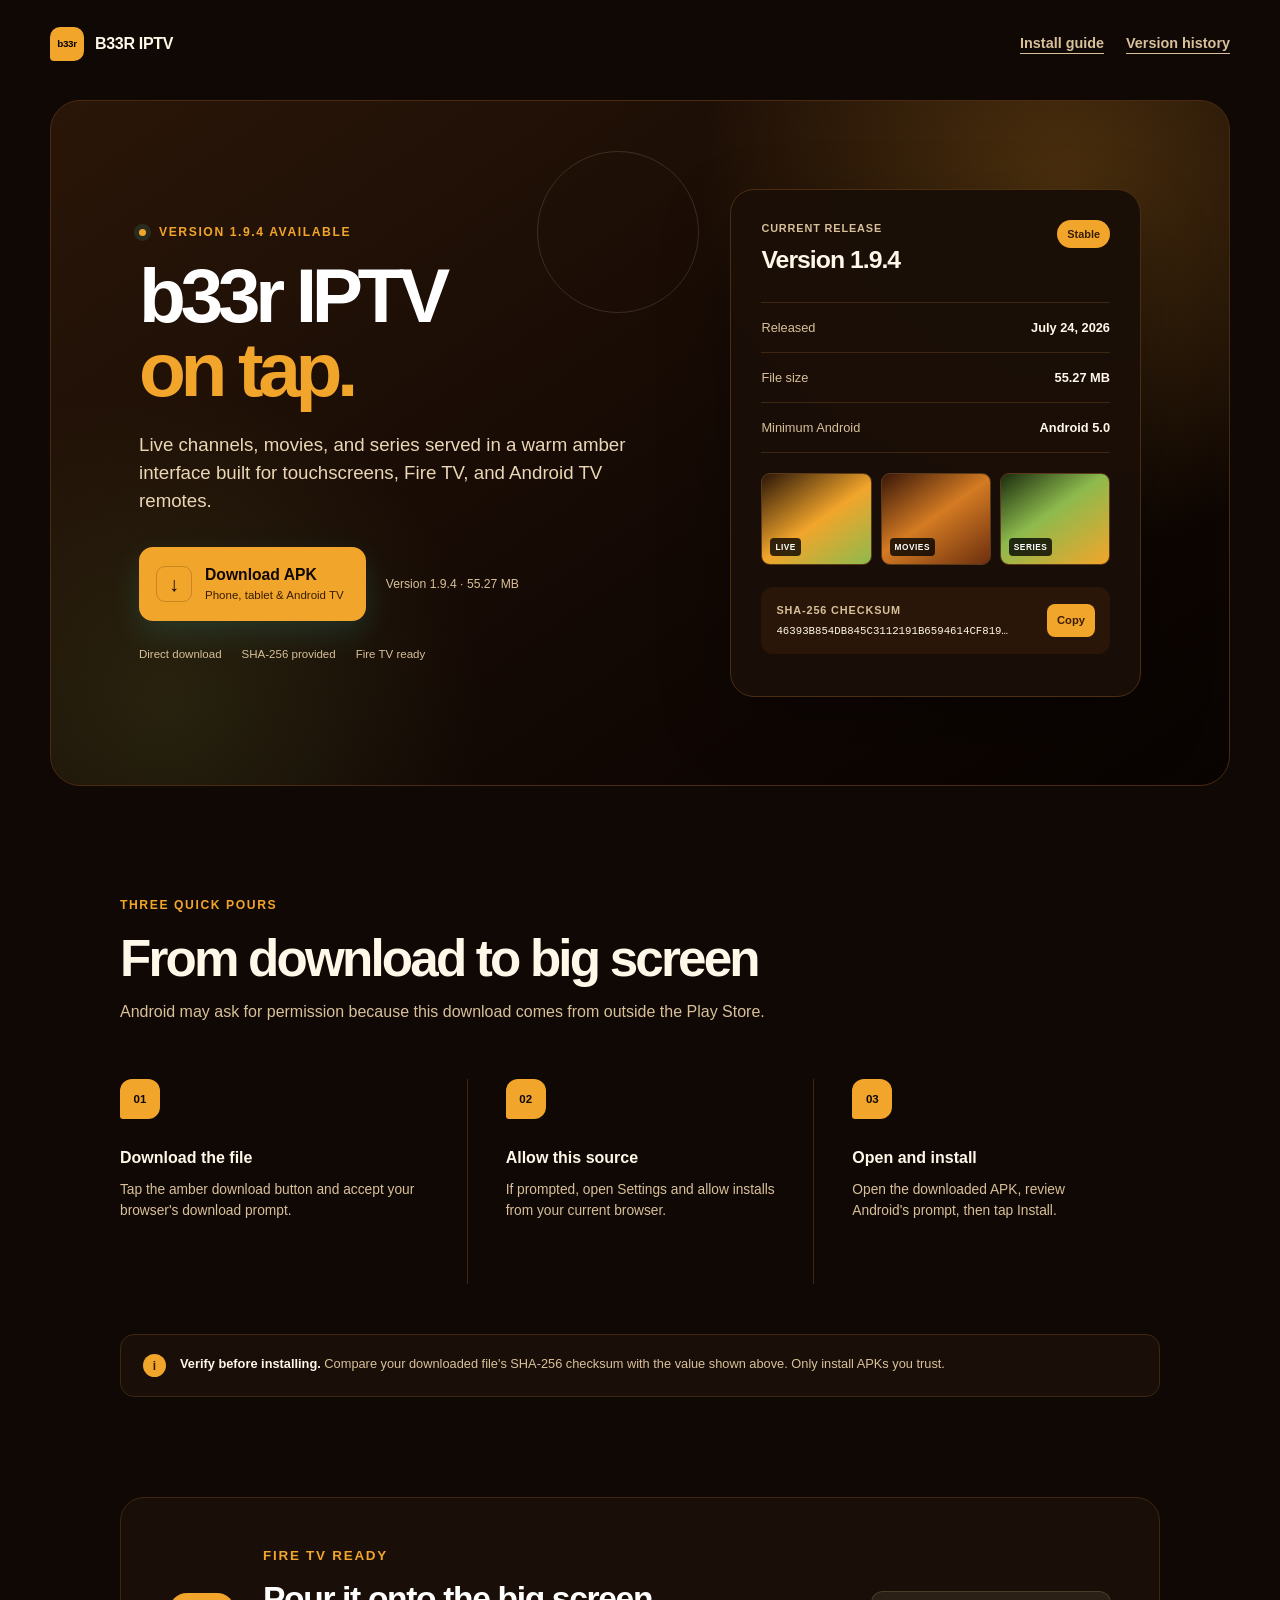
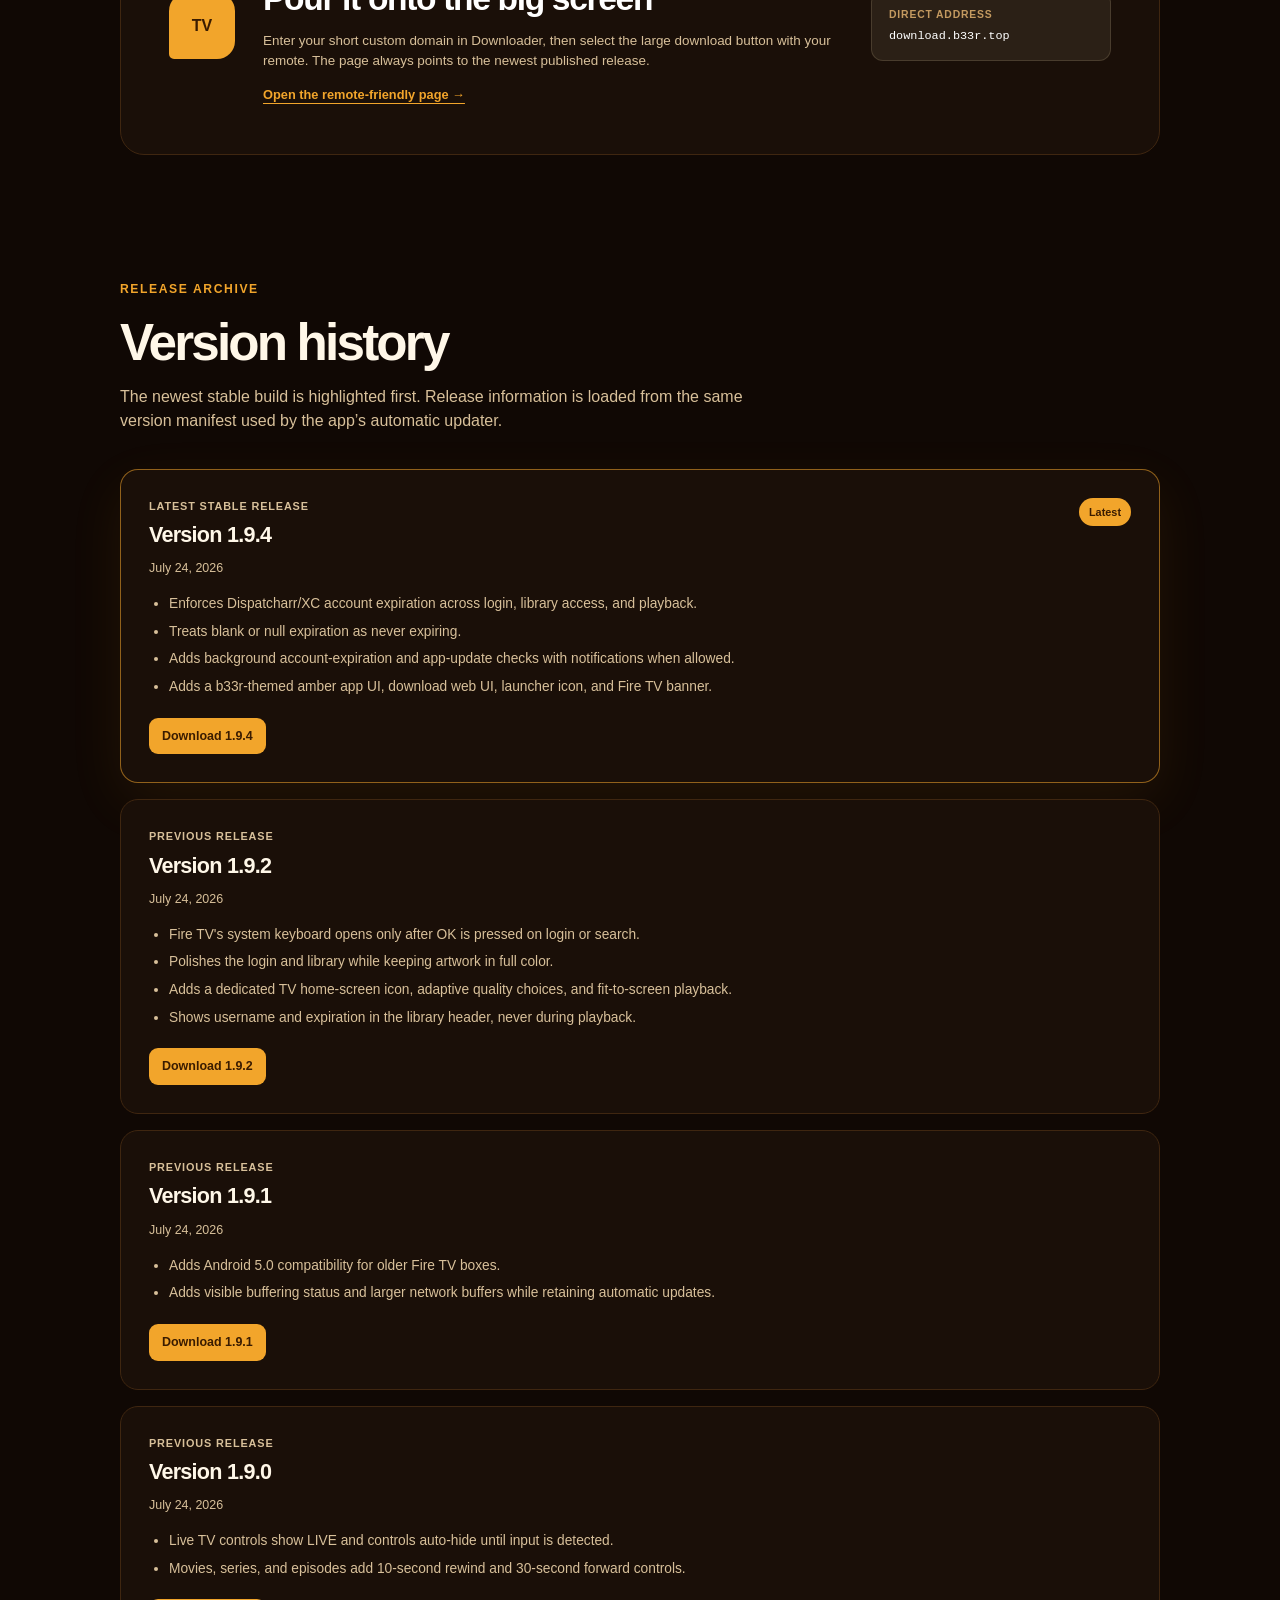
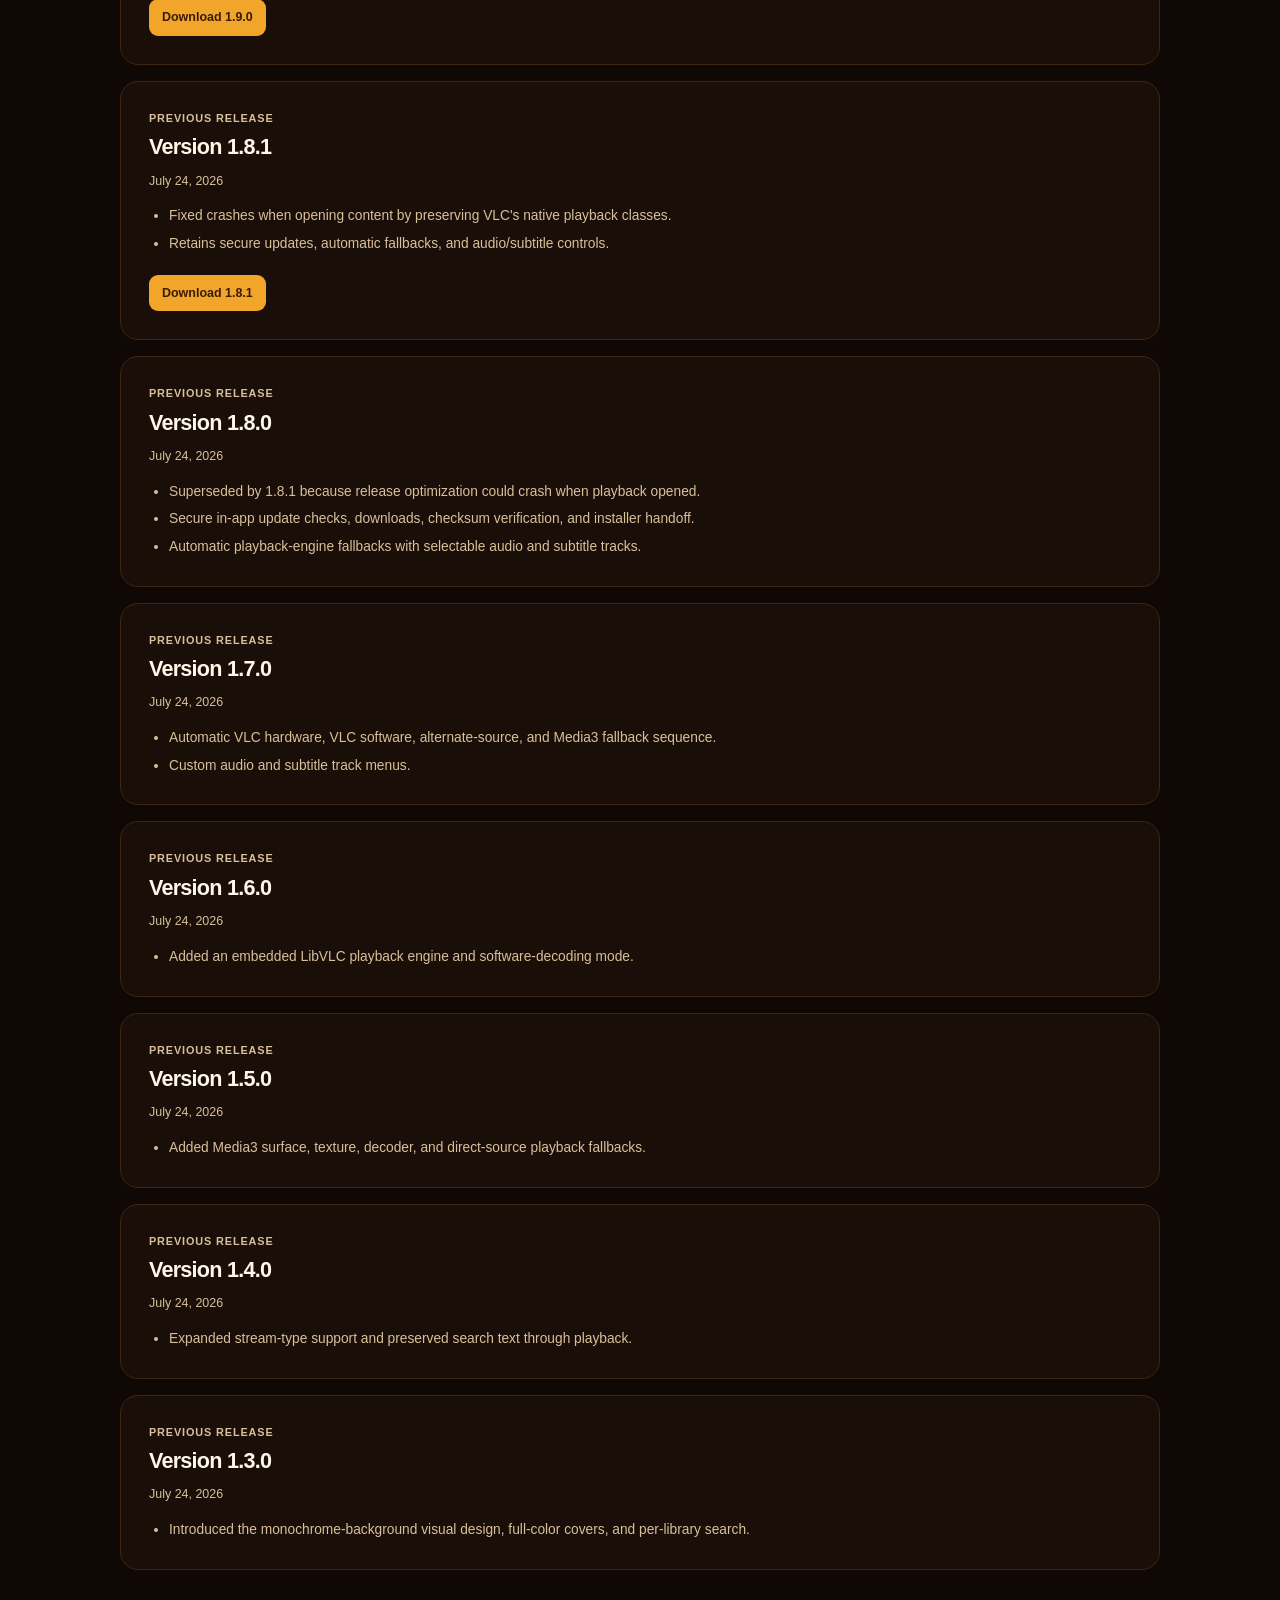
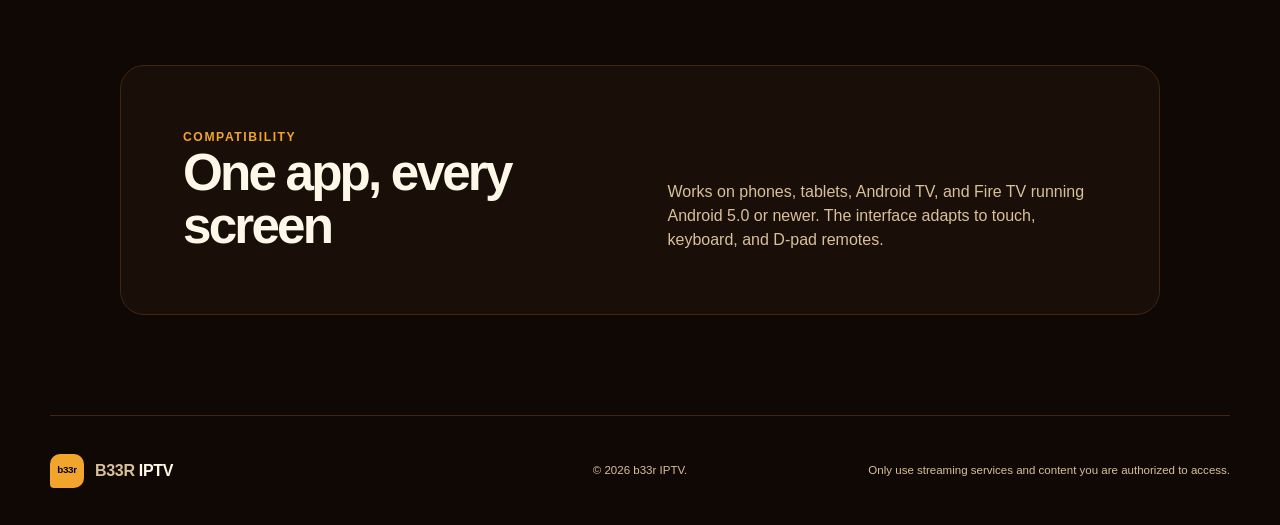
==== index.html @ ab445059 "Fix b33r site asset cache" ====
<!doctype html>
<html lang="en">
  <head>
    <meta charset="utf-8">
    <meta name="viewport" content="width=device-width, initial-scale=1">
    <meta name="theme-color" content="#100804">
    <meta name="description" content="Download b33r IPTV for Android phones, tablets, Fire TV, and Android TV.">
    <meta property="og:title" content="b33r IPTV for Android">
    <meta property="og:description" content="A b33r-themed IPTV player for live TV, movies, and series.">
    <meta property="og:type" content="website">
    <meta name="twitter:card" content="summary">
    <title>b33r IPTV - Android download</title>
    <link rel="icon" href="./assets/favicon-b33r-194.png" type="image/png">
    <link rel="apple-touch-icon" href="./assets/icon-b33r-192.png">
    <link rel="manifest" href="./manifest.webmanifest?v=b33r-194">
    <link rel="stylesheet" href="./styles.css?v=b33r-194">
    <script src="./app.js?v=b33r-194" defer></script>
  </head>
  <body>
    <a class="skip-link" href="#main">Skip to content</a>

    <header class="site-header">
      <a class="brand" href="./" aria-label="b33r IPTV home">
        <span class="brand-mark" aria-hidden="true">b33r</span>
        <span>B33R <em>IPTV</em></span>
      </a>
      <nav class="header-nav" aria-label="Primary navigation">
        <a class="header-link" href="#install">Install guide</a>
        <a class="header-link" href="#versions">Version history</a>
      </nav>
    </header>

    <main id="main">
      <section class="hero" aria-labelledby="hero-title">
        <div class="hero-copy">
          <p class="eyebrow"><span class="status-dot" aria-hidden="true"></span> Version <span data-latest-version>1.9.4</span> available</p>
          <h1 id="hero-title">b33r IPTV<br><span>on tap.</span></h1>
          <p class="lede">
            Live channels, movies, and series served in a warm amber interface
            built for touchscreens, Fire TV, and Android TV remotes.
          </p>

          <div class="primary-actions">
            <a
              class="download-button"
              href="https://github.com/uhuhuhuhuhuhuhuh/b33r/raw/main/versions/1.9.4/StreamDeck-IPTV-1.9.4.apk"
              download="StreamDeck-IPTV-1.9.4.apk"
              data-latest-download
              aria-describedby="download-note"
            >
              <span class="android-icon" aria-hidden="true">↓</span>
              <span>
                <strong>Download APK</strong>
                <small>Phone, tablet &amp; Android TV</small>
              </span>
            </a>
            <p id="download-note">Version <span data-latest-version>1.9.4</span> <span aria-hidden="true">·</span> <span data-latest-size>55.27 MB</span></p>
          </div>

          <div class="trust-row" aria-label="Download assurances">
            <span>Direct download</span>
            <span>SHA-256 provided</span>
            <span>Fire TV ready</span>
          </div>
        </div>

        <aside class="release-card" aria-labelledby="release-title">
          <div class="release-card-top">
            <div>
              <p class="card-label">Current release</p>
              <h2 id="release-title">Version <span data-latest-version>1.9.4</span></h2>
            </div>
            <span class="release-badge">Stable</span>
          </div>

          <dl class="release-meta">
            <div>
              <dt>Released</dt>
              <dd data-latest-date>July 24, 2026</dd>
            </div>
            <div>
              <dt>File size</dt>
              <dd data-latest-size>55.27 MB</dd>
            </div>
            <div>
              <dt>Minimum Android</dt>
              <dd>Android 5.0</dd>
            </div>
          </dl>

          <div class="catalog-preview" aria-label="App sections">
            <div class="poster poster-live"><span>LIVE</span></div>
            <div class="poster poster-movie"><span>MOVIES</span></div>
            <div class="poster poster-series"><span>SERIES</span></div>
          </div>

          <div class="checksum">
            <div>
              <p class="card-label">SHA-256 checksum</p>
              <code id="checksum-value">46393B854DB845C3112191B6594614CF819CE3FFB3C6733C6FB4DE07156413BF</code>
            </div>
            <button class="copy-button" type="button" data-copy-checksum aria-label="Copy SHA-256 checksum">
              Copy
            </button>
          </div>
          <p class="copy-status" data-copy-status aria-live="polite"></p>
        </aside>
      </section>

      <section class="install-section" id="install" aria-labelledby="install-title">
        <div class="section-intro">
          <p class="eyebrow">Three quick pours</p>
          <h2 id="install-title">From download to big screen</h2>
          <p>Android may ask for permission because this download comes from outside the Play Store.</p>
        </div>

        <ol class="steps">
          <li>
            <span class="step-number">01</span>
            <h3>Download the file</h3>
            <p>Tap the amber download button and accept your browser's download prompt.</p>
          </li>
          <li>
            <span class="step-number">02</span>
            <h3>Allow this source</h3>
            <p>If prompted, open Settings and allow installs from your current browser.</p>
          </li>
          <li>
            <span class="step-number">03</span>
            <h3>Open and install</h3>
            <p>Open the downloaded APK, review Android's prompt, then tap Install.</p>
          </li>
        </ol>

        <div class="security-note">
          <span aria-hidden="true">i</span>
          <p>
            <strong>Verify before installing.</strong>
            Compare your downloaded file's SHA-256 checksum with the value shown above.
            Only install APKs you trust.
          </p>
        </div>
      </section>

      <section class="tv-section" aria-labelledby="tv-title">
        <div class="tv-badge" aria-hidden="true">TV</div>
        <div>
          <p class="eyebrow">Fire TV ready</p>
          <h2 id="tv-title">Pour it onto the big screen</h2>
          <p>
            Enter your short custom domain in Downloader, then select the large
            download button with your remote. The page always points to the
            newest published release.
          </p>
          <a class="tv-link" href="./tv.html">Open the remote-friendly page →</a>
        </div>
        <div class="direct-url">
          <span>Direct address</span>
          <code>download.b33r.top</code>
        </div>
      </section>

      <section class="history-section" id="versions" aria-labelledby="versions-title">
        <div class="section-intro history-intro">
          <p class="eyebrow">Release archive</p>
          <h2 id="versions-title">Version history</h2>
          <p>
            The newest stable build is highlighted first. Release information is
            loaded from the same version manifest used by the app’s automatic updater.
          </p>
        </div>
        <div class="version-list" data-version-history aria-live="polite">
          <article class="version-entry version-current">
            <div class="version-heading">
              <div>
                <p class="card-label">Latest stable release</p>
                <h3>Version 1.9.4</h3>
              </div>
              <span class="release-badge">Latest</span>
            </div>
            <p class="version-date">July 24, 2026</p>
            <ul>
              <li>Enforces Dispatcharr/XC account expiration across login, library access, and playback.</li>
              <li>Treats blank or null expiration as never expiring.</li>
              <li>Adds background account-expiration and app-update checks with notifications when allowed.</li>
              <li>Redesigns the app, launcher icon, TV banner, and download site around the b33r theme.</li>
            </ul>
            <a class="version-download" href="https://github.com/uhuhuhuhuhuhuhuh/b33r/raw/main/versions/1.9.4/StreamDeck-IPTV-1.9.4.apk">Download 1.9.4</a>
          </article>
        </div>
      </section>

      <section class="compatibility" aria-labelledby="compatibility-title">
        <div>
          <p class="eyebrow">Compatibility</p>
          <h2 id="compatibility-title">One app, every screen</h2>
        </div>
        <p>
          Works on phones, tablets, Android TV, and Fire TV running Android 5.0
          or newer. The interface adapts to touch, keyboard, and D-pad remotes.
        </p>
      </section>
    </main>

    <footer>
      <a class="brand footer-brand" href="./">
        <span class="brand-mark" aria-hidden="true">b33r</span>
        <span>B33R <em>IPTV</em></span>
      </a>
      <p>© <span data-current-year></span> b33r IPTV.</p>
      <p class="footer-note">Only use streaming services and content you are authorized to access.</p>
    </footer>
  </body>
</html>
---- styles.css ----
:root {
  --ink: #fff7e8;
  --muted: #d8c09a;
  --paper: #100804;
  --white: #ffffff;
  --line: #3f2610;
  --accent: #f2a52b;
  --accent-dark: #f2a52b;
  --navy: #100804;
  --blue: #8dba4d;
  --foam: #fff7e8;
  --malt: #2a1608;
  --stout: #080301;
  --radius-lg: 30px;
  --radius-md: 18px;
  --shadow: 0 26px 70px rgba(0, 0, 0, 0.28);
}

* {
  box-sizing: border-box;
}

html {
  scroll-behavior: smooth;
}

body {
  margin: 0;
  min-width: 320px;
  color: var(--ink);
  background: var(--paper);
  font-family: Inter, ui-sans-serif, -apple-system, BlinkMacSystemFont, "Segoe UI", sans-serif;
  line-height: 1.5;
  -webkit-font-smoothing: antialiased;
}

a {
  color: inherit;
}

button,
a {
  -webkit-tap-highlight-color: transparent;
}

.skip-link {
  position: fixed;
  top: 10px;
  left: 10px;
  z-index: 99;
  padding: 10px 14px;
  color: var(--white);
  background: var(--navy);
  border-radius: 8px;
  transform: translateY(-150%);
}

.skip-link:focus {
  transform: translateY(0);
}

.site-header {
  width: min(1180px, calc(100% - 48px));
  min-height: 88px;
  margin: 0 auto;
  display: flex;
  align-items: center;
  justify-content: space-between;
}

.brand {
  display: inline-flex;
  align-items: center;
  gap: 11px;
  font-size: 1rem;
  font-weight: 800;
  letter-spacing: -0.02em;
  text-decoration: none;
}

.brand em {
  color: var(--foam);
  font-style: normal;
}

.brand-mark {
  width: 34px;
  height: 34px;
  display: grid;
  place-items: center;
  color: var(--stout);
  background: var(--accent);
  border: 2px solid var(--accent);
  border-radius: 10px 10px 10px 4px;
  font-size: 0.62rem;
  font-weight: 900;
}

.header-link {
  padding: 9px 0;
  color: var(--muted);
  font-size: 0.9rem;
  font-weight: 700;
  text-underline-offset: 5px;
}

.header-nav {
  display: flex;
  align-items: center;
  gap: 22px;
}

.hero {
  position: relative;
  overflow: hidden;
  width: min(1180px, calc(100% - 48px));
  min-height: 630px;
  margin: 12px auto 0;
  padding: clamp(48px, 7vw, 88px);
  display: grid;
  grid-template-columns: minmax(0, 1.1fr) minmax(330px, 0.9fr);
  align-items: center;
  gap: clamp(40px, 7vw, 90px);
  color: var(--white);
  background:
    radial-gradient(circle at 86% 12%, rgba(242, 165, 43, 0.24), transparent 31%),
    radial-gradient(circle at 10% 88%, rgba(141, 186, 77, 0.13), transparent 26%),
    linear-gradient(145deg, #2a1608 0%, #120804 62%, #080301 100%),
    var(--navy);
  border: 1px solid #4a2a10;
  border-radius: var(--radius-lg);
}

.hero::after {
  content: "";
  position: absolute;
  top: 50px;
  right: 45%;
  width: 160px;
  height: 160px;
  border: 1px solid rgba(255, 232, 184, 0.14);
  border-radius: 50%;
  pointer-events: none;
}

.hero-copy,
.release-card {
  position: relative;
  z-index: 1;
}

.eyebrow {
  margin: 0 0 18px;
  color: var(--accent-dark);
  font-size: 0.76rem;
  font-weight: 900;
  letter-spacing: 0.13em;
  text-transform: uppercase;
}

.hero .eyebrow {
  color: var(--accent);
}

.status-dot {
  width: 7px;
  height: 7px;
  margin-right: 8px;
  display: inline-block;
  background: var(--accent);
  border-radius: 50%;
  box-shadow: 0 0 0 5px rgba(73, 214, 200, 0.12);
}

h1,
h2,
h3,
p {
  margin-top: 0;
}

h1 {
  margin-bottom: 24px;
  font-size: clamp(3rem, 6vw, 5.35rem);
  line-height: 0.96;
  letter-spacing: -0.07em;
}

h1 span {
  color: var(--accent);
}

.lede {
  max-width: 620px;
  margin-bottom: 32px;
  color: #ead7b5;
  font-size: clamp(1rem, 1.5vw, 1.17rem);
}

.primary-actions {
  display: flex;
  align-items: center;
  gap: 20px;
}

.download-button {
  min-width: 225px;
  padding: 14px 20px 14px 15px;
  display: inline-flex;
  align-items: center;
  gap: 13px;
  color: var(--navy);
  background: var(--accent);
  border: 2px solid var(--accent);
  border-radius: 14px;
  text-decoration: none;
  box-shadow: 0 12px 30px rgba(73, 214, 200, 0.14);
  transition: transform 160ms ease, background 160ms ease;
}

.download-button:hover {
  background: #ffc86a;
  transform: translateY(-2px);
}

.download-button:active {
  transform: translateY(0);
}

.download-button:focus-visible,
.copy-button:focus-visible,
.header-link:focus-visible,
.brand:focus-visible {
  outline: 3px solid var(--blue);
  outline-offset: 4px;
}

.download-button strong,
.download-button small {
  display: block;
}

.download-button strong {
  font-size: 0.98rem;
}

.download-button small {
  margin-top: 1px;
  color: #3a1c00;
  font-size: 0.72rem;
}

.android-icon {
  width: 36px;
  height: 36px;
  display: grid;
  place-items: center;
  border: 1px solid rgba(58, 28, 0, 0.22);
  border-radius: 9px;
  font-size: 1.25rem;
  font-weight: 900;
}

#download-note {
  margin: 0;
  color: #d8c09a;
  font-size: 0.76rem;
}

.trust-row {
  margin-top: 25px;
  display: flex;
  flex-wrap: wrap;
  gap: 10px 20px;
  color: #d8c09a;
  font-size: 0.72rem;
}

.release-card {
  padding: 30px;
  color: var(--ink);
  background: rgba(26, 15, 8, 0.98);
  border: 1px solid #4b2d12;
  border-radius: 24px;
  box-shadow: var(--shadow);
}

.release-card-top {
  padding-bottom: 23px;
  display: flex;
  align-items: flex-start;
  justify-content: space-between;
  gap: 20px;
  border-bottom: 1px solid var(--line);
}

.card-label {
  margin-bottom: 5px;
  color: var(--muted);
  font-size: 0.68rem;
  font-weight: 800;
  letter-spacing: 0.08em;
  text-transform: uppercase;
}

.release-card h2 {
  margin-bottom: 0;
  font-size: 1.55rem;
  letter-spacing: -0.04em;
}

.release-badge {
  padding: 6px 10px;
  color: #3a1c00;
  background: var(--accent);
  border-radius: 999px;
  font-size: 0.68rem;
  font-weight: 800;
}

.release-meta {
  margin: 0;
}

.release-meta div {
  padding: 15px 0;
  display: flex;
  justify-content: space-between;
  gap: 18px;
  border-bottom: 1px solid var(--line);
}

.release-meta dt {
  color: var(--muted);
  font-size: 0.8rem;
}

.release-meta dd {
  margin: 0;
  font-size: 0.8rem;
  font-weight: 800;
  text-align: right;
}

.checksum {
  margin-top: 22px;
  padding: 15px;
  display: flex;
  align-items: center;
  justify-content: space-between;
  gap: 15px;
  background: #2a1608;
  border-radius: 12px;
}

.checksum code {
  width: min(235px, 50vw);
  display: block;
  overflow: hidden;
  color: var(--foam);
  font-size: 0.67rem;
  text-overflow: ellipsis;
  white-space: nowrap;
}

.copy-button {
  padding: 8px 10px;
  color: #3a1c00;
  background: var(--accent);
  border: 0;
  border-radius: 8px;
  cursor: pointer;
  font: inherit;
  font-size: 0.7rem;
  font-weight: 800;
}

.copy-status {
  min-height: 1.2em;
  margin: 8px 0 -10px;
  color: var(--accent);
  font-size: 0.7rem;
  text-align: right;
}

.catalog-preview {
  margin: 20px 0 0;
  display: grid;
  grid-template-columns: repeat(3, 1fr);
  gap: 9px;
}

.poster {
  min-height: 92px;
  padding: 8px;
  display: flex;
  align-items: flex-end;
  overflow: hidden;
  border: 1px solid #5c3918;
  border-radius: 9px;
}

.poster span {
  padding: 3px 5px;
  color: #fff;
  background: rgba(0, 0, 0, 0.78);
  border-radius: 4px;
  font-size: 0.52rem;
  font-weight: 900;
  letter-spacing: 0.06em;
}

.poster-live {
  background: linear-gradient(145deg, #2a1608 0%, #f2a52b 52%, #8dba4d 100%);
}

.poster-movie {
  background: linear-gradient(145deg, #3a1809 0%, #d47b23 48%, #6c2f0e 100%);
}

.poster-series {
  background: linear-gradient(145deg, #1b2c0e 0%, #8dba4d 44%, #f2a52b 100%);
}

.install-section {
  width: min(1040px, calc(100% - 48px));
  margin: 0 auto;
  padding: 110px 0 100px;
}

.section-intro {
  max-width: 650px;
  margin-bottom: 55px;
}

.section-intro h2,
.compatibility h2 {
  margin-bottom: 15px;
  font-size: clamp(2.1rem, 4vw, 3.3rem);
  line-height: 1.04;
  letter-spacing: -0.055em;
}

.section-intro > p:last-child,
.compatibility > p {
  color: var(--muted);
}

.steps {
  margin: 0;
  padding: 0;
  display: grid;
  grid-template-columns: repeat(3, 1fr);
  list-style: none;
  counter-reset: steps;
}

.steps li {
  min-height: 205px;
  padding: 0 38px;
  border-left: 1px solid var(--line);
}

.steps li:first-child {
  padding-left: 0;
  border-left: 0;
}

.step-number {
  width: 40px;
  height: 40px;
  margin-bottom: 27px;
  display: grid;
  place-items: center;
  color: var(--navy);
  background: var(--accent);
  border-radius: 12px 12px 12px 3px;
  font-size: 0.72rem;
  font-weight: 900;
}

.steps h3 {
  margin-bottom: 10px;
  font-size: 1rem;
}

.steps p {
  margin-bottom: 0;
  color: var(--muted);
  font-size: 0.86rem;
}

.security-note {
  margin-top: 50px;
  padding: 19px 22px;
  display: flex;
  align-items: flex-start;
  gap: 14px;
  background: #1a0f08;
  border: 1px solid #3f2610;
  border-radius: 14px;
}

.security-note > span {
  width: 23px;
  height: 23px;
  flex: 0 0 auto;
  display: grid;
  place-items: center;
  color: #3a1c00;
  background: var(--accent);
  border-radius: 50%;
  font-size: 0.75rem;
  font-weight: 900;
}

.security-note p {
  margin: 0;
  color: var(--muted);
  font-size: 0.8rem;
}

.security-note strong {
  color: var(--ink);
}

.compatibility {
  width: min(1040px, calc(100% - 48px));
  margin: 0 auto 100px;
  padding: clamp(34px, 6vw, 62px);
  display: grid;
  grid-template-columns: 1fr 1fr;
  align-items: end;
  gap: 55px;
  background: #1a0f08;
  border: 1px solid var(--line);
  border-radius: 24px;
}

.history-section {
  width: min(1040px, calc(100% - 48px));
  margin: 0 auto;
  padding: 95px 0;
}

.history-intro {
  margin-bottom: 36px;
}

.version-list {
  display: grid;
  gap: 16px;
}

.version-entry {
  padding: 28px;
  background: #1a0f08;
  border: 1px solid var(--line);
  border-radius: 18px;
}

.version-entry.version-current {
  border-color: rgba(242, 165, 43, 0.55);
  box-shadow: 0 18px 55px rgba(242, 165, 43, 0.08);
}

.version-heading {
  display: flex;
  align-items: flex-start;
  justify-content: space-between;
  gap: 20px;
}

.version-heading h3 {
  margin-bottom: 0;
  font-size: 1.35rem;
  letter-spacing: -0.035em;
}

.version-date {
  margin: 8px 0 16px;
  color: var(--muted);
  font-size: 0.78rem;
}

.version-entry ul {
  margin: 0;
  padding-left: 20px;
  color: var(--muted);
  font-size: 0.86rem;
}

.version-entry li + li {
  margin-top: 7px;
}

.version-download {
  margin-top: 20px;
  padding: 9px 13px;
  display: inline-block;
  color: #3a1c00;
  background: var(--accent);
  border-radius: 9px;
  font-size: 0.78rem;
  font-weight: 900;
  text-decoration: none;
}

.version-download:hover,
.version-download:focus-visible {
  background: #ffc86a;
}

.tv-section {
  width: min(1040px, calc(100% - 48px));
  margin: 0 auto 30px;
  padding: clamp(28px, 5vw, 48px);
  display: grid;
  grid-template-columns: auto minmax(0, 1fr) auto;
  align-items: center;
  gap: 28px;
  color: var(--white);
  background: #1a0f08;
  border: 1px solid #3f2610;
  border-radius: 24px;
}

.tv-badge {
  width: 66px;
  height: 66px;
  display: grid;
  place-items: center;
  color: #3a1c00;
  background: var(--accent);
  border-radius: 18px 18px 18px 5px;
  font-weight: 900;
}

.tv-section .eyebrow {
  margin-bottom: 7px;
  color: var(--accent);
}

.tv-section h2 {
  margin-bottom: 7px;
  font-size: clamp(1.5rem, 3vw, 2.1rem);
  letter-spacing: -0.04em;
}

.tv-section p {
  max-width: 610px;
  margin-bottom: 11px;
  color: #d8c09a;
  font-size: 0.84rem;
}

.tv-link {
  color: var(--accent);
  font-size: 0.8rem;
  font-weight: 800;
  text-underline-offset: 4px;
}

.direct-url {
  min-width: 240px;
  padding: 15px 17px;
  background: rgba(255, 232, 184, 0.08);
  border: 1px solid rgba(255, 232, 184, 0.14);
  border-radius: 12px;
}

.direct-url span,
.direct-url code {
  display: block;
}

.direct-url span {
  margin-bottom: 5px;
  color: #c49a60;
  font-size: 0.65rem;
  font-weight: 800;
  letter-spacing: 0.08em;
  text-transform: uppercase;
}

.direct-url code {
  color: var(--white);
  font-size: 0.74rem;
  white-space: nowrap;
}

.compatibility h2,
.compatibility p {
  margin-bottom: 0;
}

footer {
  width: min(1180px, calc(100% - 48px));
  min-height: 110px;
  margin: 0 auto;
  padding: 30px 0;
  display: grid;
  grid-template-columns: 1fr auto 1fr;
  align-items: center;
  gap: 25px;
  color: var(--muted);
  border-top: 1px solid var(--line);
  font-size: 0.72rem;
}

footer p {
  margin: 0;
}

.footer-note {
  text-align: right;
}

@media (max-width: 860px) {
  .hero {
    grid-template-columns: 1fr;
  }

  .hero-copy {
    max-width: 650px;
  }

  .release-card {
    max-width: 520px;
  }

  .steps {
    grid-template-columns: 1fr;
    gap: 35px;
  }

  .steps li,
  .steps li:first-child {
    min-height: 0;
    padding: 0 0 35px;
    display: grid;
    grid-template-columns: 55px 1fr;
    border: 0;
    border-bottom: 1px solid var(--line);
  }

  .step-number {
    grid-row: 1 / 3;
    margin: 0;
  }

  .steps h3 {
    margin-bottom: 5px;
  }

  .compatibility {
    grid-template-columns: 1fr;
    align-items: start;
    gap: 20px;
  }

  .tv-section {
    grid-template-columns: auto 1fr;
  }

  .direct-url {
    grid-column: 1 / -1;
  }

  footer {
    grid-template-columns: 1fr 1fr;
  }

  .footer-note {
    grid-column: 1 / -1;
    text-align: left;
  }
}

@media (max-width: 560px) {
  .site-header,
  .hero,
  .install-section,
  .history-section,
  .compatibility,
  footer {
    width: min(100% - 28px, 1180px);
  }

  .site-header {
    min-height: 72px;
  }

  .header-nav {
    gap: 12px;
  }

  .header-nav .header-link:first-child {
    display: none;
  }

  .hero {
    margin-top: 5px;
    padding: 42px 22px 24px;
    border-radius: 22px;
  }

  h1 {
    font-size: clamp(2.8rem, 14vw, 4.2rem);
  }

  .primary-actions {
    align-items: stretch;
    flex-direction: column;
  }

  .download-button {
    width: 100%;
  }

  .release-card {
    padding: 22px;
    border-radius: 18px;
  }

  .checksum code {
    width: 155px;
  }

  .install-section {
    padding: 80px 0 70px;
  }

  .section-intro {
    margin-bottom: 42px;
  }

  .compatibility {
    margin-bottom: 70px;
    padding: 30px 24px;
  }

  .tv-section {
    width: min(100% - 28px, 1180px);
    grid-template-columns: 1fr;
  }

  .tv-badge {
    width: 52px;
    height: 52px;
  }

  .direct-url {
    grid-column: auto;
    min-width: 0;
  }

  footer {
    grid-template-columns: 1fr;
  }

  .footer-note {
    grid-column: auto;
  }
}

@media (prefers-reduced-motion: reduce) {
  html {
    scroll-behavior: auto;
  }

  *,
  *::before,
  *::after {
    transition-duration: 0.01ms !important;
  }
}
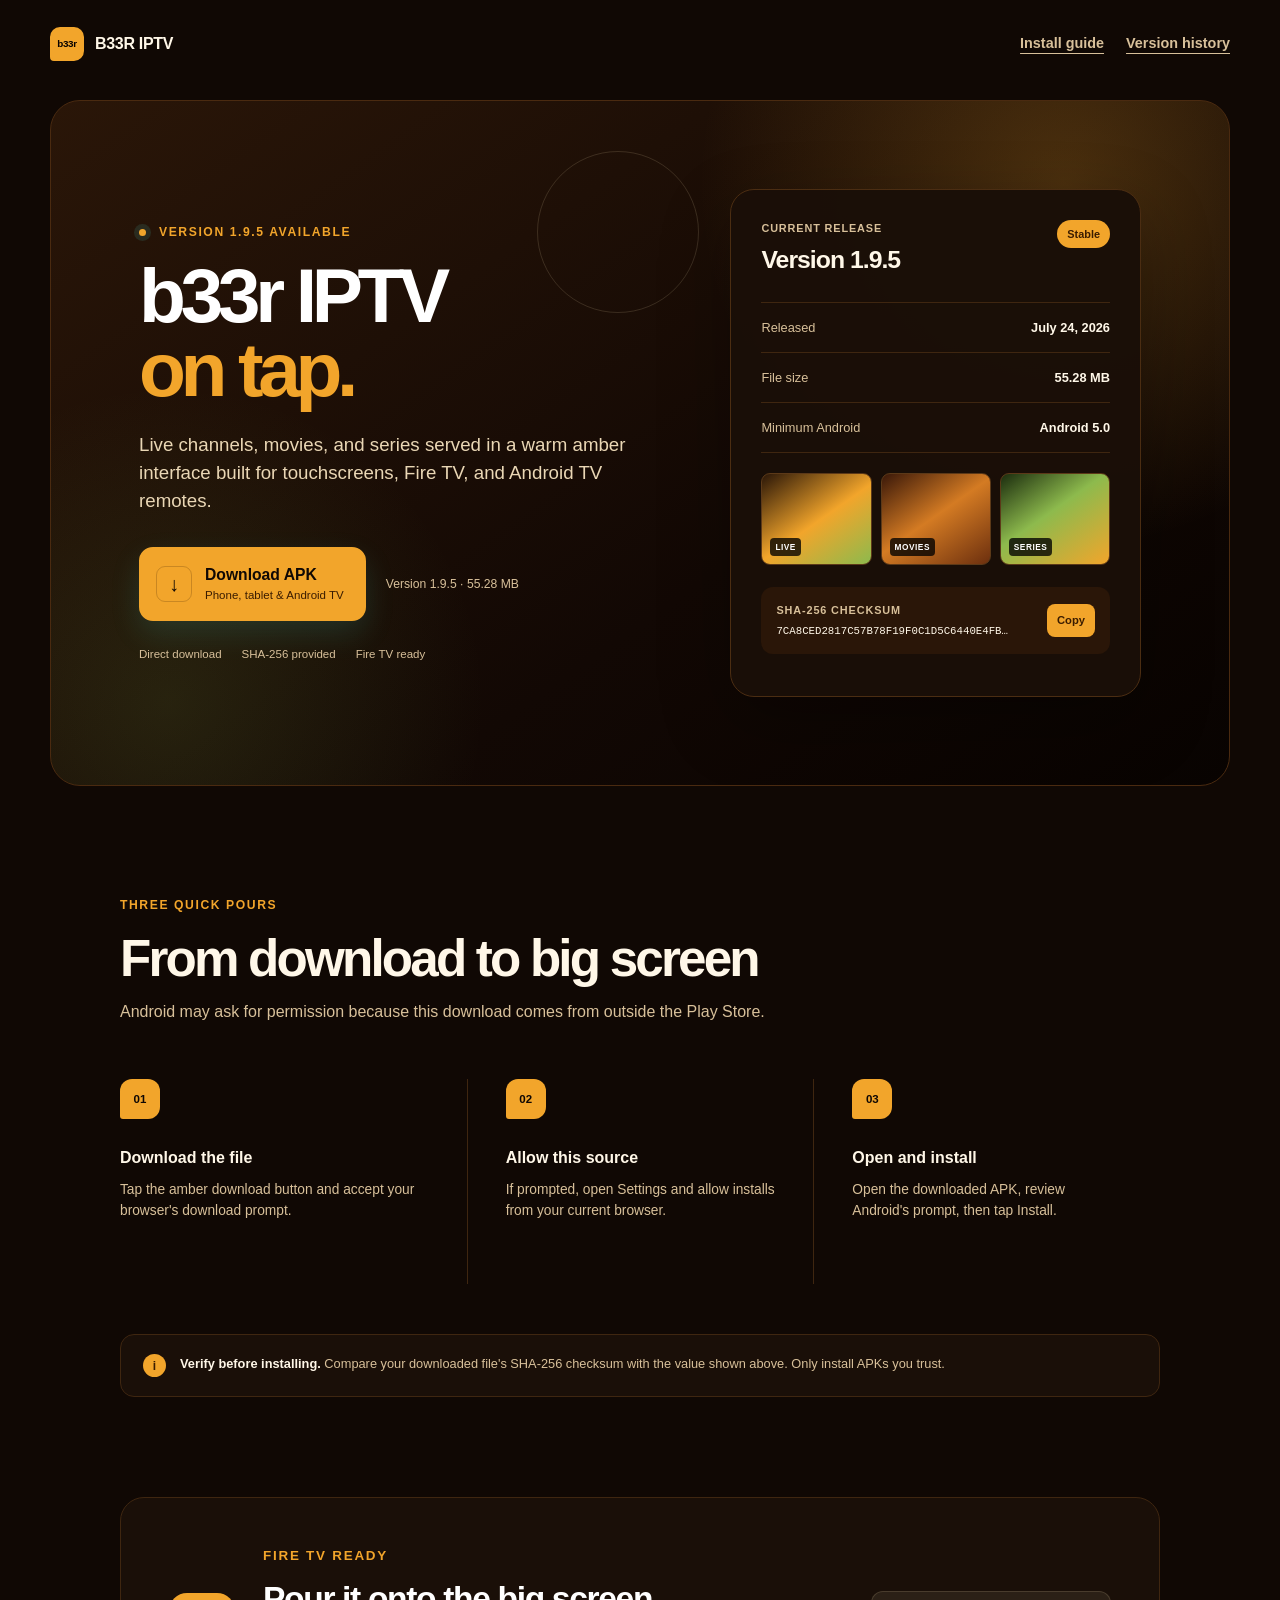
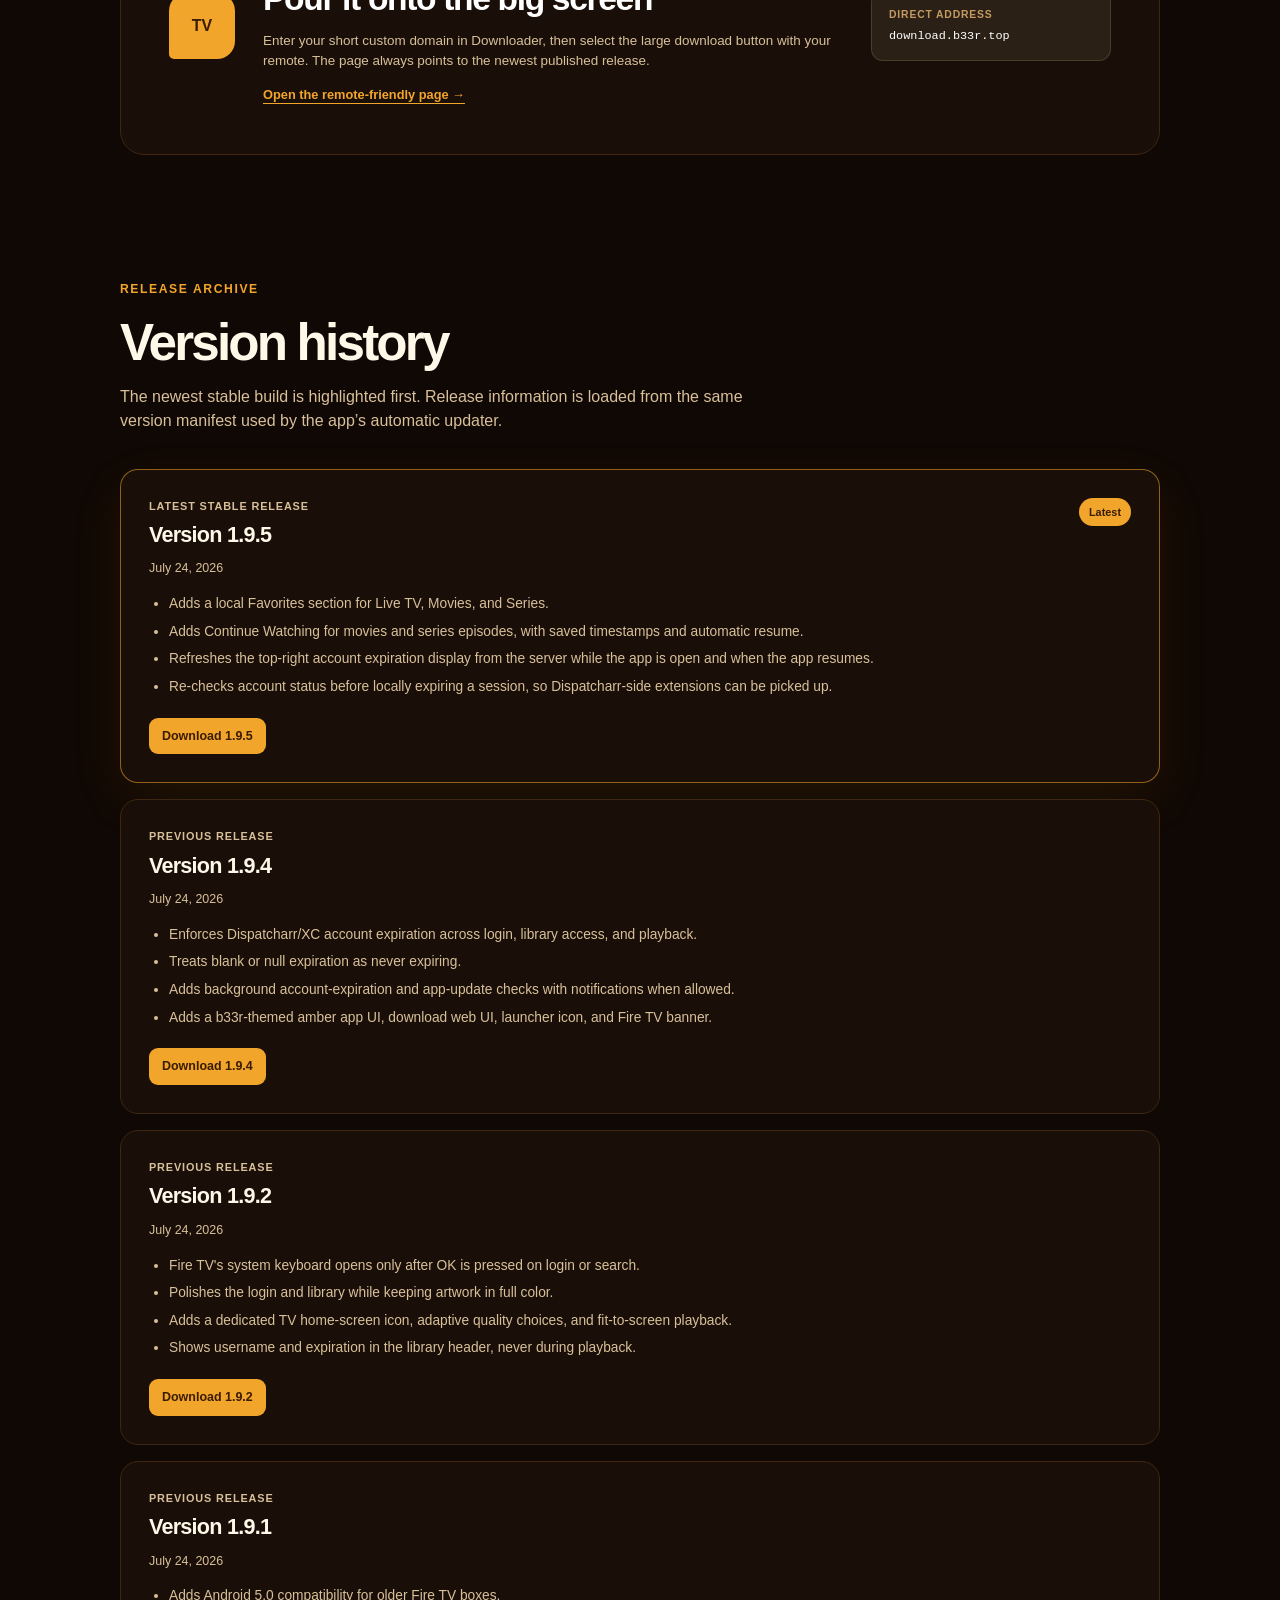
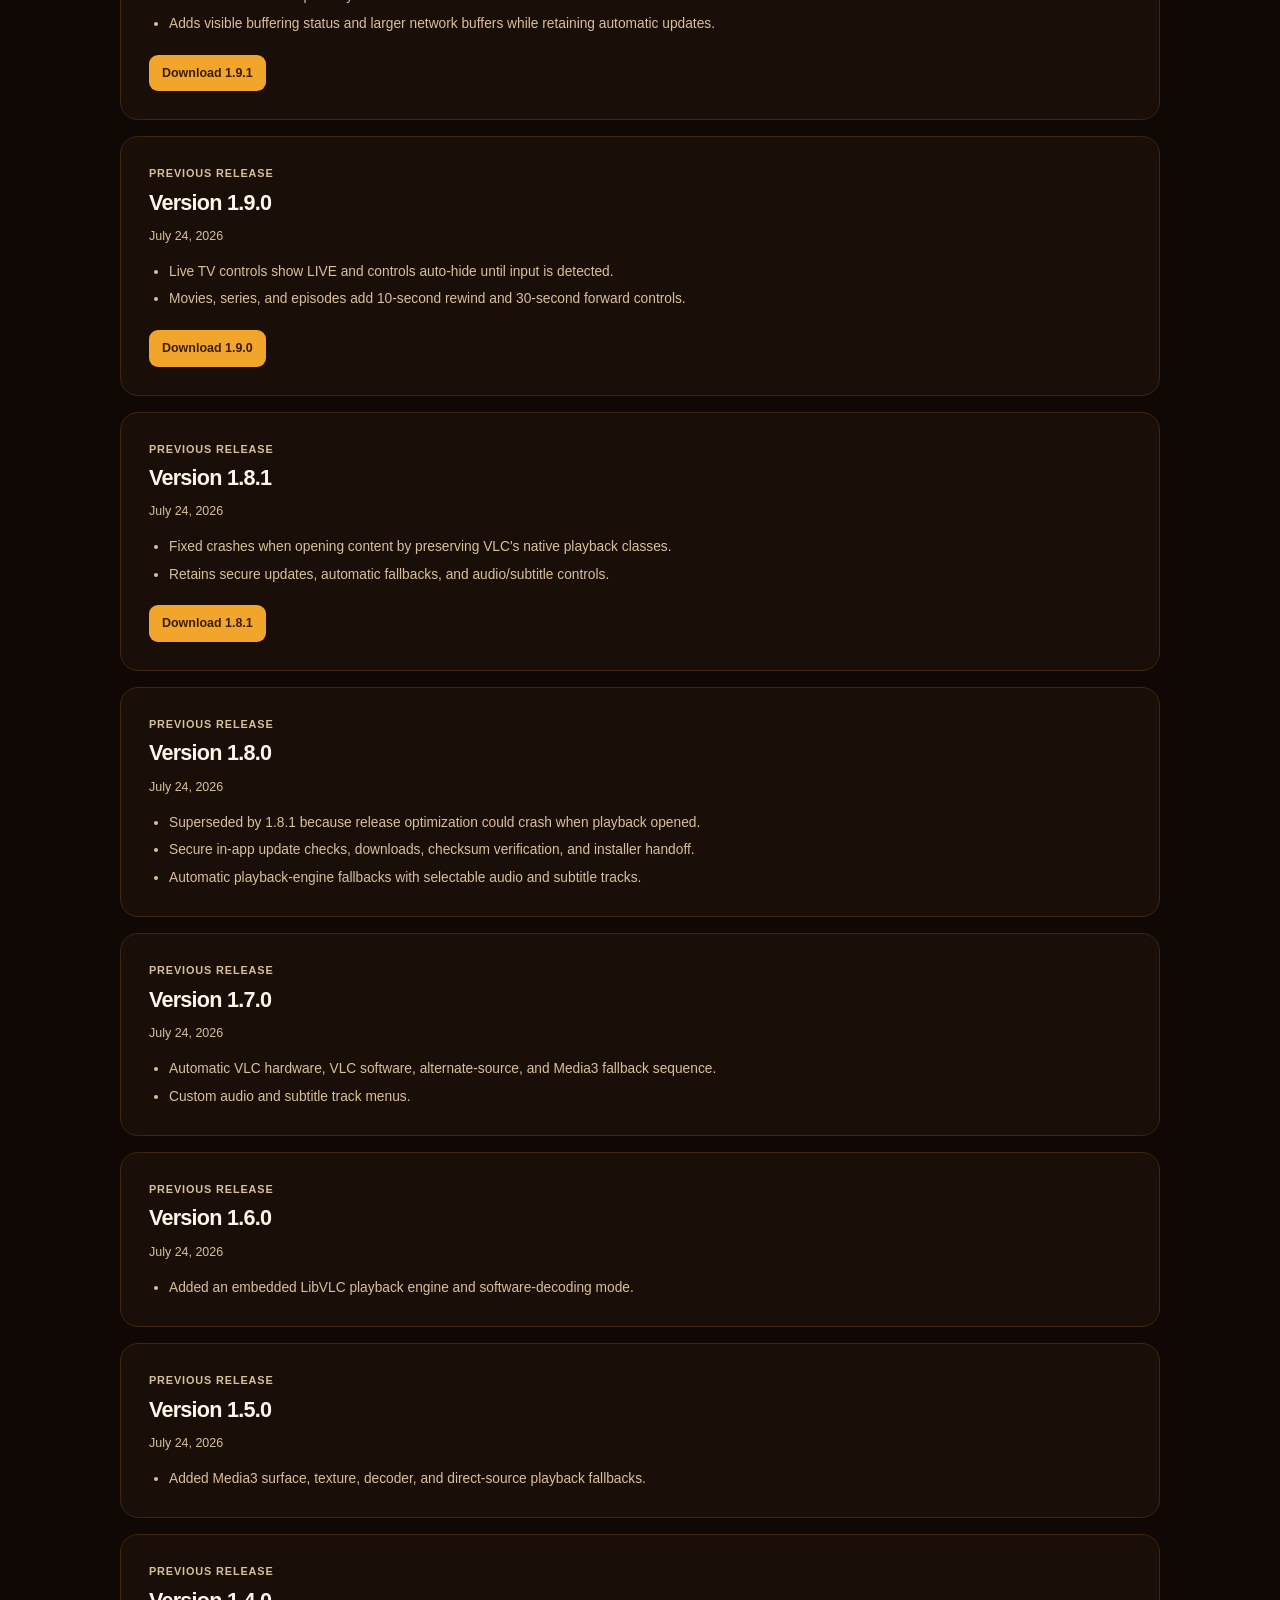
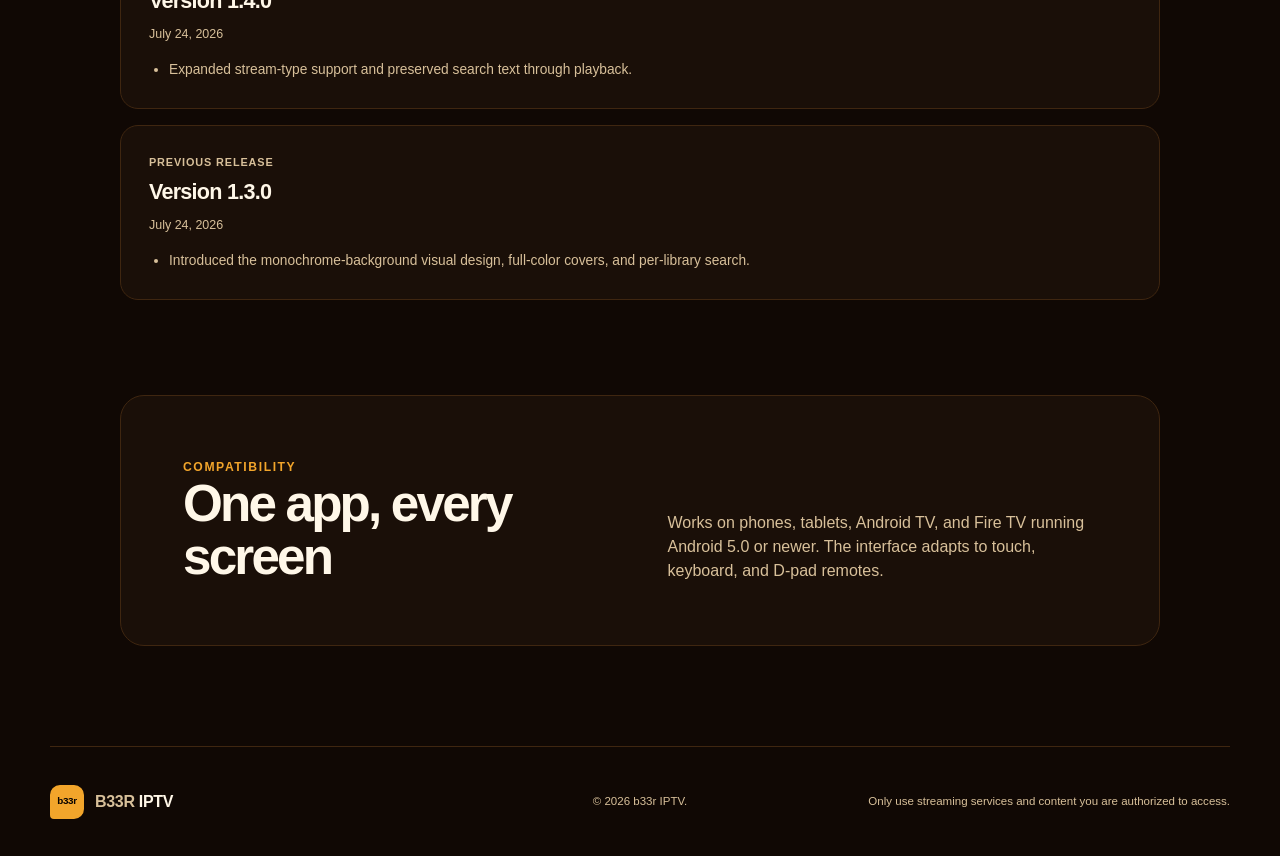
==== commit 8a6c812f: "Publish b33r IPTV 1.9.5" ====
--- a/index.html
+++ b/index.html
@@ -10,11 +10,11 @@
     <meta property="og:type" content="website">
     <meta name="twitter:card" content="summary">
     <title>b33r IPTV - Android download</title>
-    <link rel="icon" href="./assets/favicon-b33r-194.png" type="image/png">
-    <link rel="apple-touch-icon" href="./assets/icon-b33r-192.png">
-    <link rel="manifest" href="./manifest.webmanifest?v=b33r-194">
-    <link rel="stylesheet" href="./styles.css?v=b33r-194">
-    <script src="./app.js?v=b33r-194" defer></script>
+    <link rel="icon" href="./assets/favicon-b33r-195.png" type="image/png">
+    <link rel="apple-touch-icon" href="./assets/icon-b33r-192-195.png">
+    <link rel="manifest" href="./manifest.webmanifest?v=b33r-195">
+    <link rel="stylesheet" href="./styles.css?v=b33r-195">
+    <script src="./app.js?v=b33r-195" defer></script>
   </head>
   <body>
     <a class="skip-link" href="#main">Skip to content</a>
@@ -33,7 +33,7 @@
     <main id="main">
       <section class="hero" aria-labelledby="hero-title">
         <div class="hero-copy">
-          <p class="eyebrow"><span class="status-dot" aria-hidden="true"></span> Version <span data-latest-version>1.9.4</span> available</p>
+          <p class="eyebrow"><span class="status-dot" aria-hidden="true"></span> Version <span data-latest-version>1.9.5</span> available</p>
           <h1 id="hero-title">b33r IPTV<br><span>on tap.</span></h1>
           <p class="lede">
             Live channels, movies, and series served in a warm amber interface
@@ -43,8 +43,8 @@
           <div class="primary-actions">
             <a
               class="download-button"
-              href="https://github.com/uhuhuhuhuhuhuhuh/b33r/raw/main/versions/1.9.4/StreamDeck-IPTV-1.9.4.apk"
-              download="StreamDeck-IPTV-1.9.4.apk"
+              href="https://github.com/uhuhuhuhuhuhuhuh/b33r/raw/main/versions/1.9.5/StreamDeck-IPTV-1.9.5.apk"
+              download="StreamDeck-IPTV-1.9.5.apk"
               data-latest-download
               aria-describedby="download-note"
             >
@@ -54,7 +54,7 @@
                 <small>Phone, tablet &amp; Android TV</small>
               </span>
             </a>
-            <p id="download-note">Version <span data-latest-version>1.9.4</span> <span aria-hidden="true">·</span> <span data-latest-size>55.27 MB</span></p>
+            <p id="download-note">Version <span data-latest-version>1.9.5</span> <span aria-hidden="true">·</span> <span data-latest-size>55.28 MB</span></p>
           </div>
 
           <div class="trust-row" aria-label="Download assurances">
@@ -68,7 +68,7 @@
           <div class="release-card-top">
             <div>
               <p class="card-label">Current release</p>
-              <h2 id="release-title">Version <span data-latest-version>1.9.4</span></h2>
+              <h2 id="release-title">Version <span data-latest-version>1.9.5</span></h2>
             </div>
             <span class="release-badge">Stable</span>
           </div>
@@ -80,7 +80,7 @@
             </div>
             <div>
               <dt>File size</dt>
-              <dd data-latest-size>55.27 MB</dd>
+              <dd data-latest-size>55.28 MB</dd>
             </div>
             <div>
               <dt>Minimum Android</dt>
@@ -97,7 +97,7 @@
           <div class="checksum">
             <div>
               <p class="card-label">SHA-256 checksum</p>
-              <code id="checksum-value">46393B854DB845C3112191B6594614CF819CE3FFB3C6733C6FB4DE07156413BF</code>
+              <code id="checksum-value">7CA8CED2817C57B78F19F0C1D5C6440E4FB5339748158A27F20A04F90A46041C</code>
             </div>
             <button class="copy-button" type="button" data-copy-checksum aria-label="Copy SHA-256 checksum">
               Copy
@@ -152,7 +152,7 @@
             download button with your remote. The page always points to the
             newest published release.
           </p>
-          <a class="tv-link" href="./tv.html">Open the remote-friendly page →</a>
+          <a class="tv-link" href="./tv">Open the remote-friendly page →</a>
         </div>
         <div class="direct-url">
           <span>Direct address</span>
@@ -174,18 +174,18 @@
             <div class="version-heading">
               <div>
                 <p class="card-label">Latest stable release</p>
-                <h3>Version 1.9.4</h3>
+                <h3>Version 1.9.5</h3>
               </div>
               <span class="release-badge">Latest</span>
             </div>
             <p class="version-date">July 24, 2026</p>
             <ul>
-              <li>Enforces Dispatcharr/XC account expiration across login, library access, and playback.</li>
-              <li>Treats blank or null expiration as never expiring.</li>
-              <li>Adds background account-expiration and app-update checks with notifications when allowed.</li>
-              <li>Redesigns the app, launcher icon, TV banner, and download site around the b33r theme.</li>
+              <li>Adds local Favorites for Live TV, Movies, and Series.</li>
+              <li>Adds Continue Watching for movies and series episodes with saved timestamps.</li>
+              <li>Resumes playback automatically from the saved timestamp.</li>
+              <li>Refreshes the account expiration badge while the app is open and when it resumes.</li>
             </ul>
-            <a class="version-download" href="https://github.com/uhuhuhuhuhuhuhuh/b33r/raw/main/versions/1.9.4/StreamDeck-IPTV-1.9.4.apk">Download 1.9.4</a>
+            <a class="version-download" href="https://github.com/uhuhuhuhuhuhuhuh/b33r/raw/main/versions/1.9.5/StreamDeck-IPTV-1.9.5.apk">Download 1.9.5</a>
           </article>
         </div>
       </section>
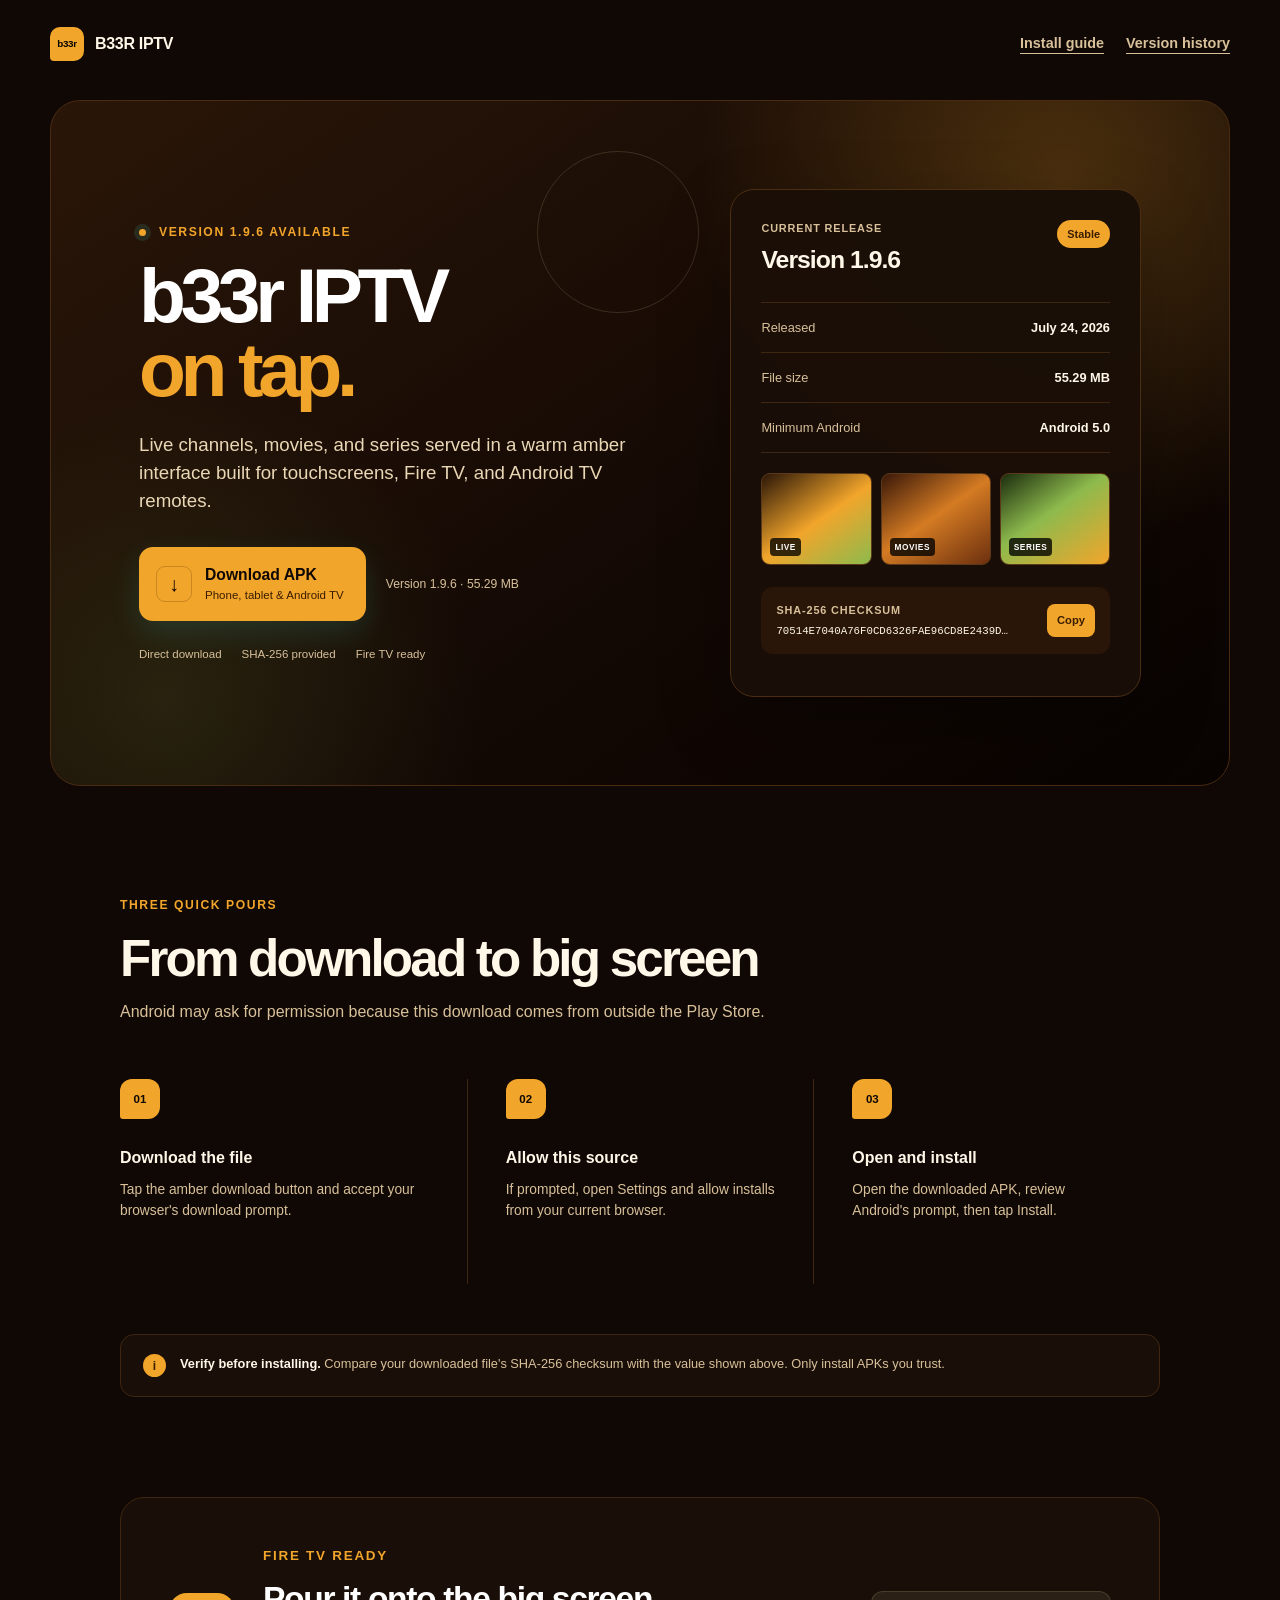
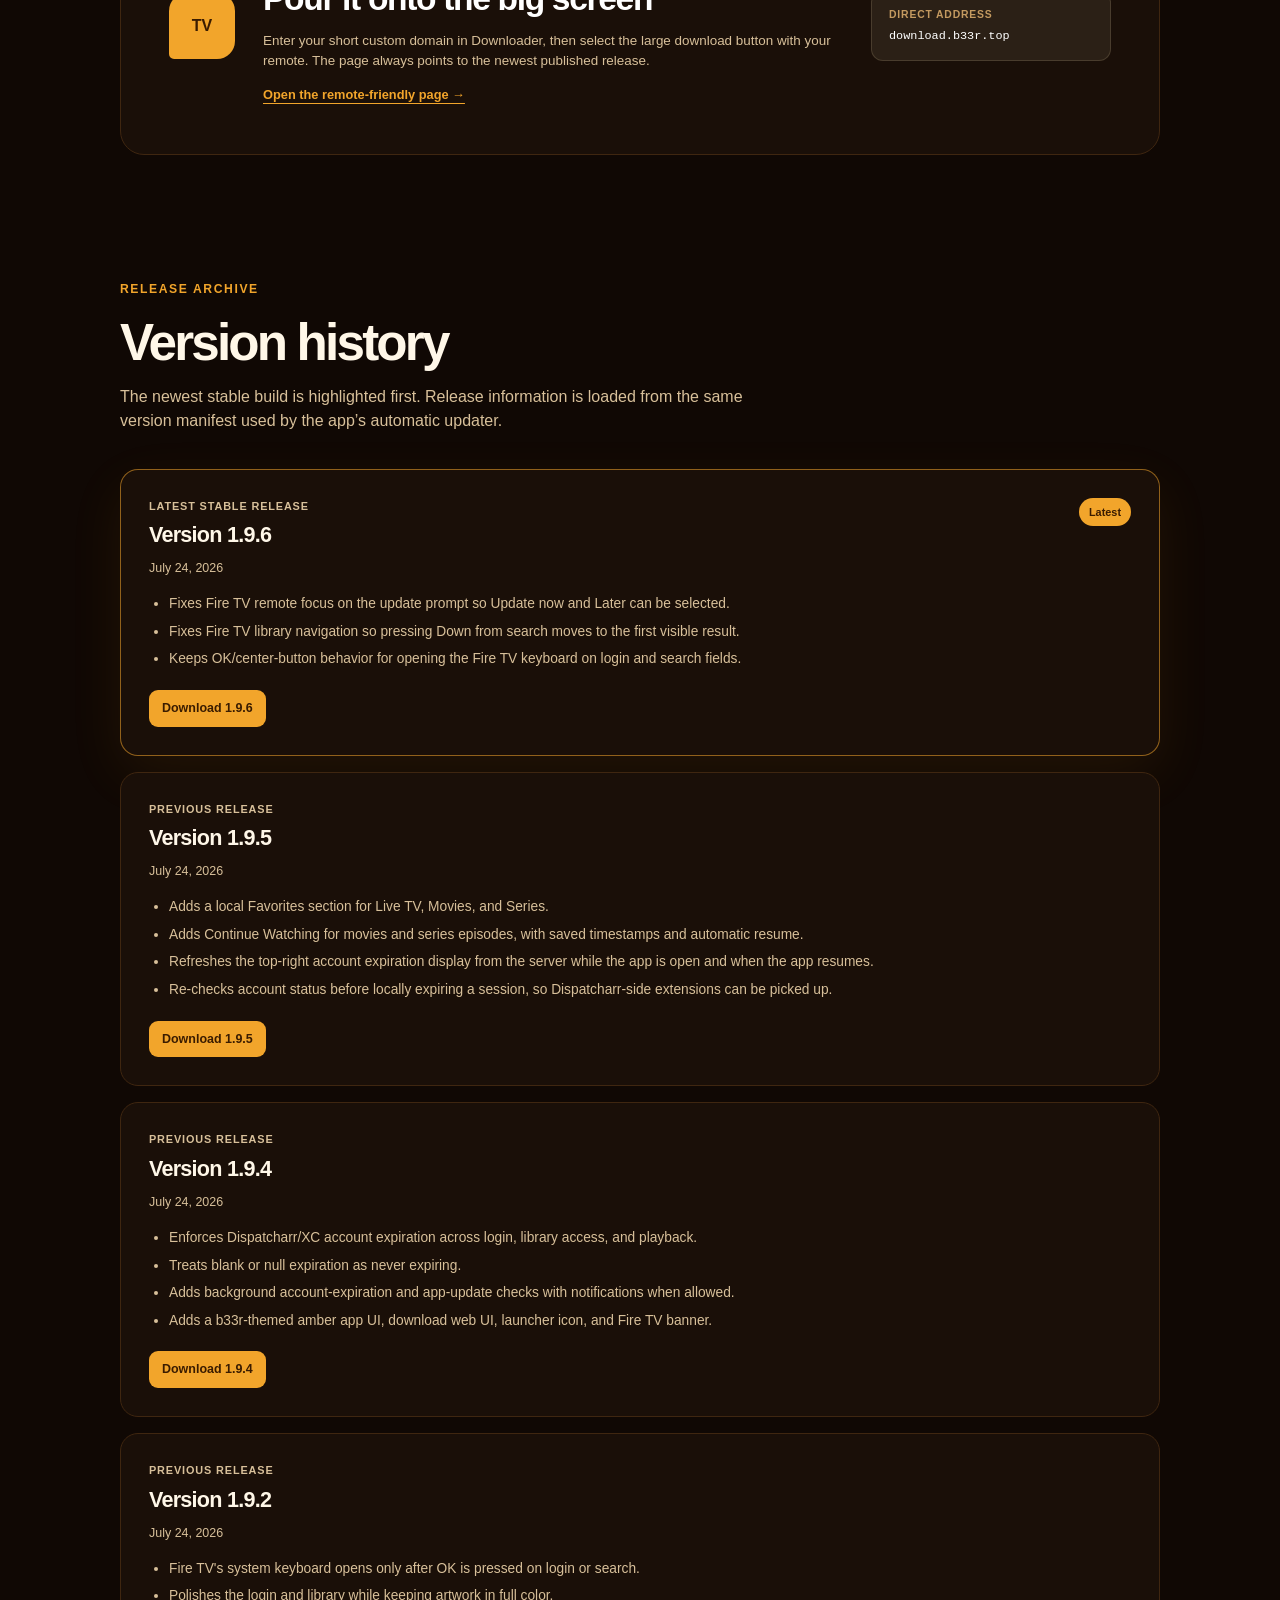
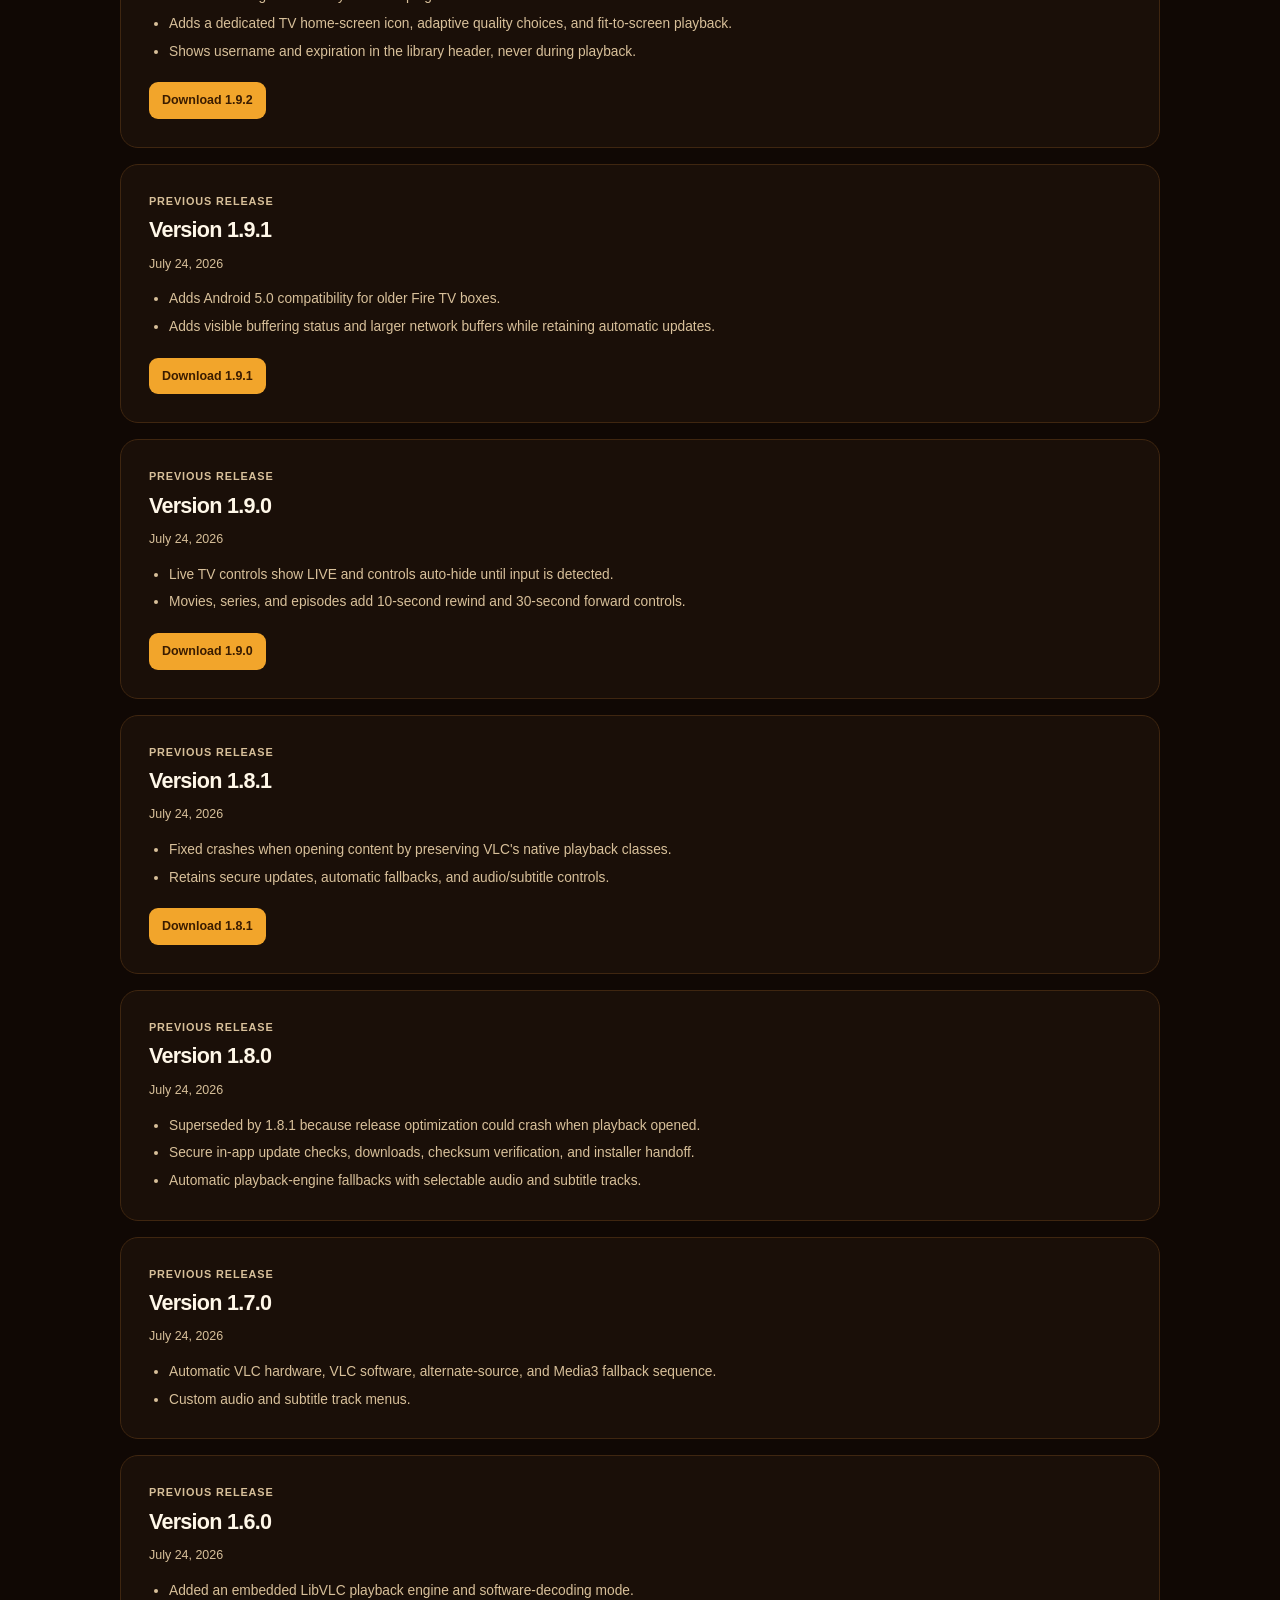
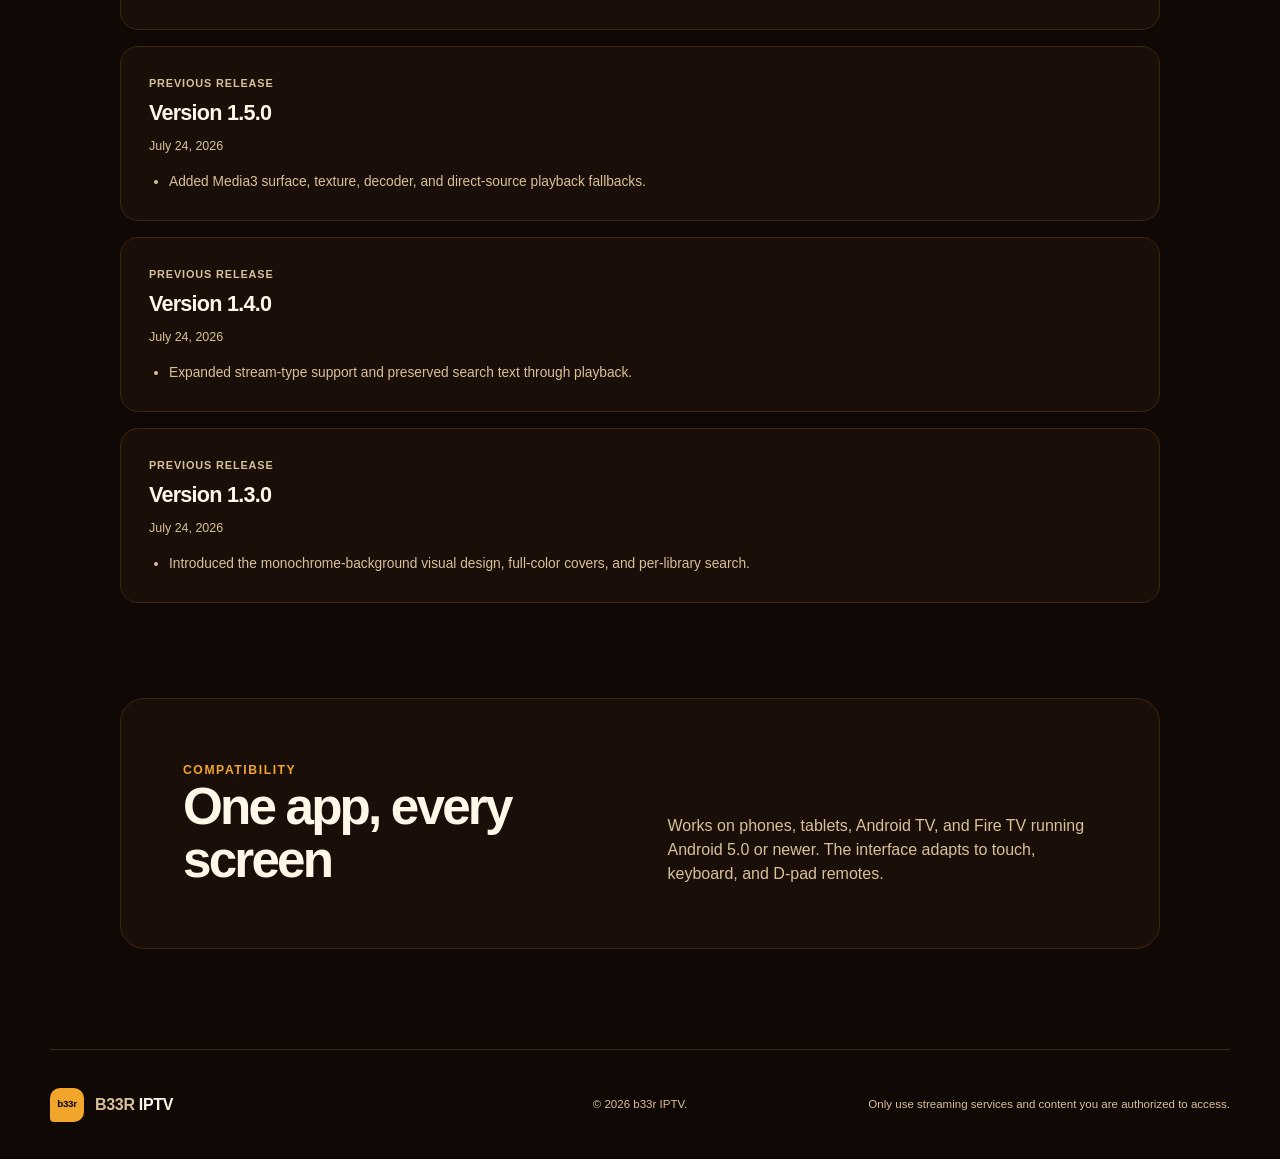
==== commit c047bd45: "Publish b33r IPTV 1.9.6" ====
--- a/index.html
+++ b/index.html
@@ -10,11 +10,11 @@
     <meta property="og:type" content="website">
     <meta name="twitter:card" content="summary">
     <title>b33r IPTV - Android download</title>
-    <link rel="icon" href="./assets/favicon-b33r-195.png" type="image/png">
-    <link rel="apple-touch-icon" href="./assets/icon-b33r-192-195.png">
-    <link rel="manifest" href="./manifest.webmanifest?v=b33r-195">
-    <link rel="stylesheet" href="./styles.css?v=b33r-195">
-    <script src="./app.js?v=b33r-195" defer></script>
+    <link rel="icon" href="./assets/favicon-b33r-196.png" type="image/png">
+    <link rel="apple-touch-icon" href="./assets/icon-b33r-192-196.png">
+    <link rel="manifest" href="./manifest.webmanifest?v=b33r-196">
+    <link rel="stylesheet" href="./styles.css?v=b33r-196">
+    <script src="./app.js?v=b33r-196" defer></script>
   </head>
   <body>
     <a class="skip-link" href="#main">Skip to content</a>
@@ -33,7 +33,7 @@
     <main id="main">
       <section class="hero" aria-labelledby="hero-title">
         <div class="hero-copy">
-          <p class="eyebrow"><span class="status-dot" aria-hidden="true"></span> Version <span data-latest-version>1.9.5</span> available</p>
+          <p class="eyebrow"><span class="status-dot" aria-hidden="true"></span> Version <span data-latest-version>1.9.6</span> available</p>
           <h1 id="hero-title">b33r IPTV<br><span>on tap.</span></h1>
           <p class="lede">
             Live channels, movies, and series served in a warm amber interface
@@ -43,8 +43,8 @@
           <div class="primary-actions">
             <a
               class="download-button"
-              href="https://github.com/uhuhuhuhuhuhuhuh/b33r/raw/main/versions/1.9.5/StreamDeck-IPTV-1.9.5.apk"
-              download="StreamDeck-IPTV-1.9.5.apk"
+              href="https://github.com/uhuhuhuhuhuhuhuh/b33r/raw/main/versions/1.9.6/StreamDeck-IPTV-1.9.6.apk"
+              download="StreamDeck-IPTV-1.9.6.apk"
               data-latest-download
               aria-describedby="download-note"
             >
@@ -54,7 +54,7 @@
                 <small>Phone, tablet &amp; Android TV</small>
               </span>
             </a>
-            <p id="download-note">Version <span data-latest-version>1.9.5</span> <span aria-hidden="true">·</span> <span data-latest-size>55.28 MB</span></p>
+            <p id="download-note">Version <span data-latest-version>1.9.6</span> <span aria-hidden="true">·</span> <span data-latest-size>55.29 MB</span></p>
           </div>
 
           <div class="trust-row" aria-label="Download assurances">
@@ -68,7 +68,7 @@
           <div class="release-card-top">
             <div>
               <p class="card-label">Current release</p>
-              <h2 id="release-title">Version <span data-latest-version>1.9.5</span></h2>
+              <h2 id="release-title">Version <span data-latest-version>1.9.6</span></h2>
             </div>
             <span class="release-badge">Stable</span>
           </div>
@@ -80,7 +80,7 @@
             </div>
             <div>
               <dt>File size</dt>
-              <dd data-latest-size>55.28 MB</dd>
+              <dd data-latest-size>55.29 MB</dd>
             </div>
             <div>
               <dt>Minimum Android</dt>
@@ -97,7 +97,7 @@
           <div class="checksum">
             <div>
               <p class="card-label">SHA-256 checksum</p>
-              <code id="checksum-value">7CA8CED2817C57B78F19F0C1D5C6440E4FB5339748158A27F20A04F90A46041C</code>
+              <code id="checksum-value">70514E7040A76F0CD6326FAE96CD8E2439D6A1FB25A07D365A74F811E7FF95C7</code>
             </div>
             <button class="copy-button" type="button" data-copy-checksum aria-label="Copy SHA-256 checksum">
               Copy
@@ -174,18 +174,18 @@
             <div class="version-heading">
               <div>
                 <p class="card-label">Latest stable release</p>
-                <h3>Version 1.9.5</h3>
+                <h3>Version 1.9.6</h3>
               </div>
               <span class="release-badge">Latest</span>
             </div>
             <p class="version-date">July 24, 2026</p>
             <ul>
-              <li>Adds local Favorites for Live TV, Movies, and Series.</li>
-              <li>Adds Continue Watching for movies and series episodes with saved timestamps.</li>
-              <li>Resumes playback automatically from the saved timestamp.</li>
-              <li>Refreshes the account expiration badge while the app is open and when it resumes.</li>
+              <li>Fixes Fire TV remote focus on the update prompt.</li>
+              <li>Allows Update now and Later to be selected by remote.</li>
+              <li>Pressing Down from search now moves to the first visible result.</li>
+              <li>Keeps OK/center-button behavior for opening the Fire TV keyboard.</li>
             </ul>
-            <a class="version-download" href="https://github.com/uhuhuhuhuhuhuhuh/b33r/raw/main/versions/1.9.5/StreamDeck-IPTV-1.9.5.apk">Download 1.9.5</a>
+            <a class="version-download" href="https://github.com/uhuhuhuhuhuhuhuh/b33r/raw/main/versions/1.9.6/StreamDeck-IPTV-1.9.6.apk">Download 1.9.6</a>
           </article>
         </div>
       </section>
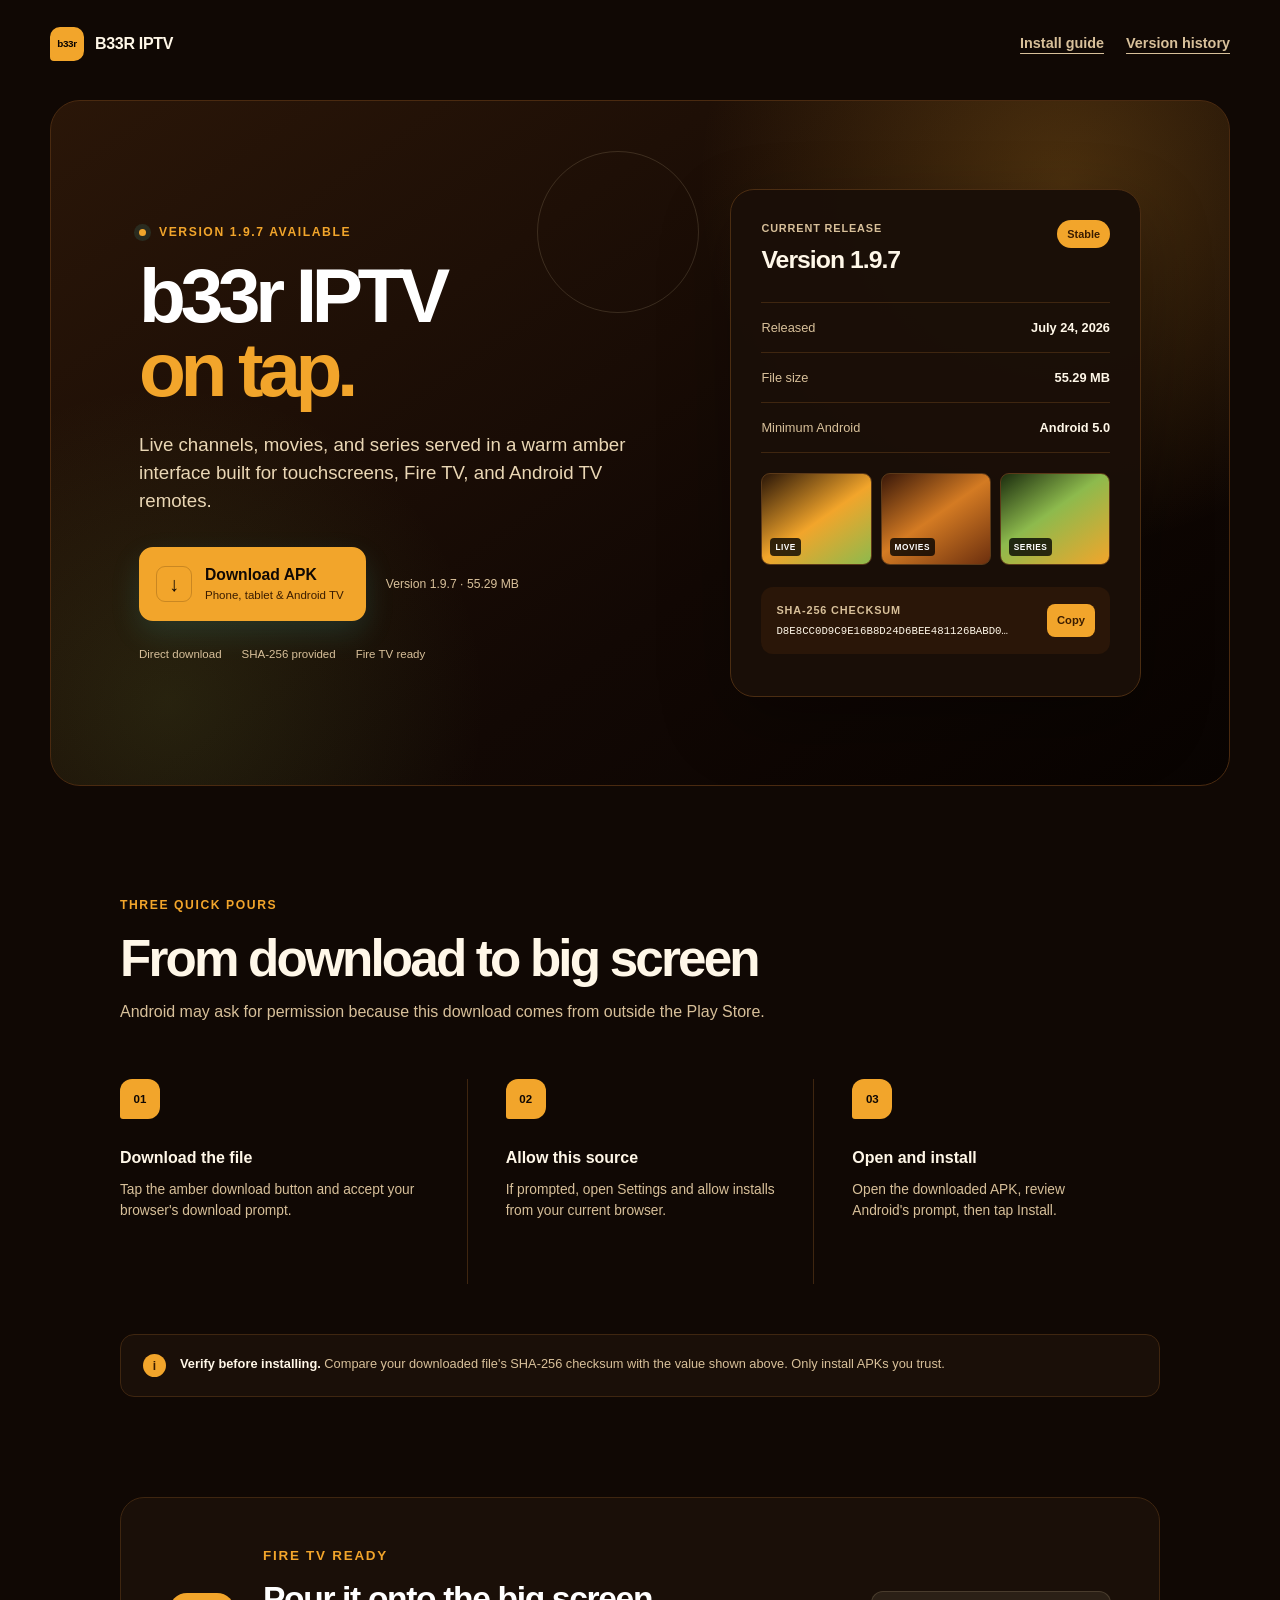
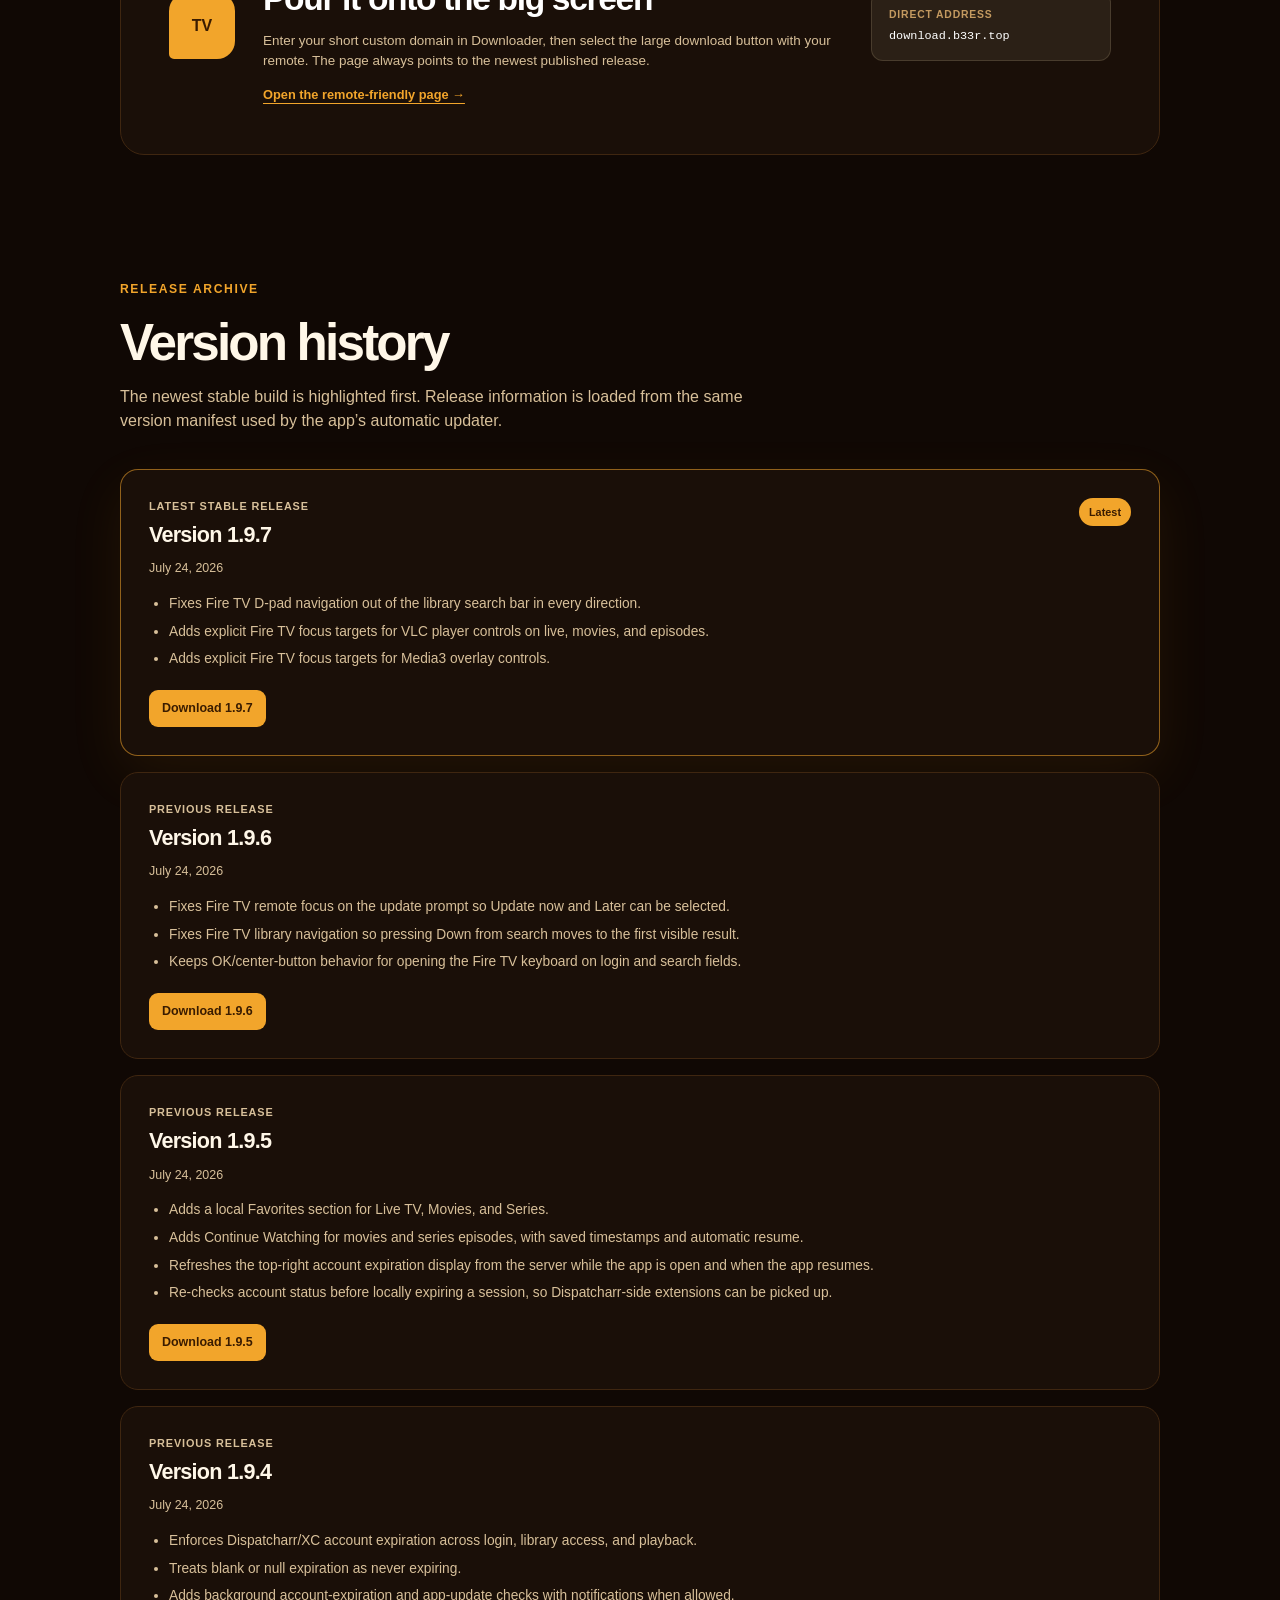
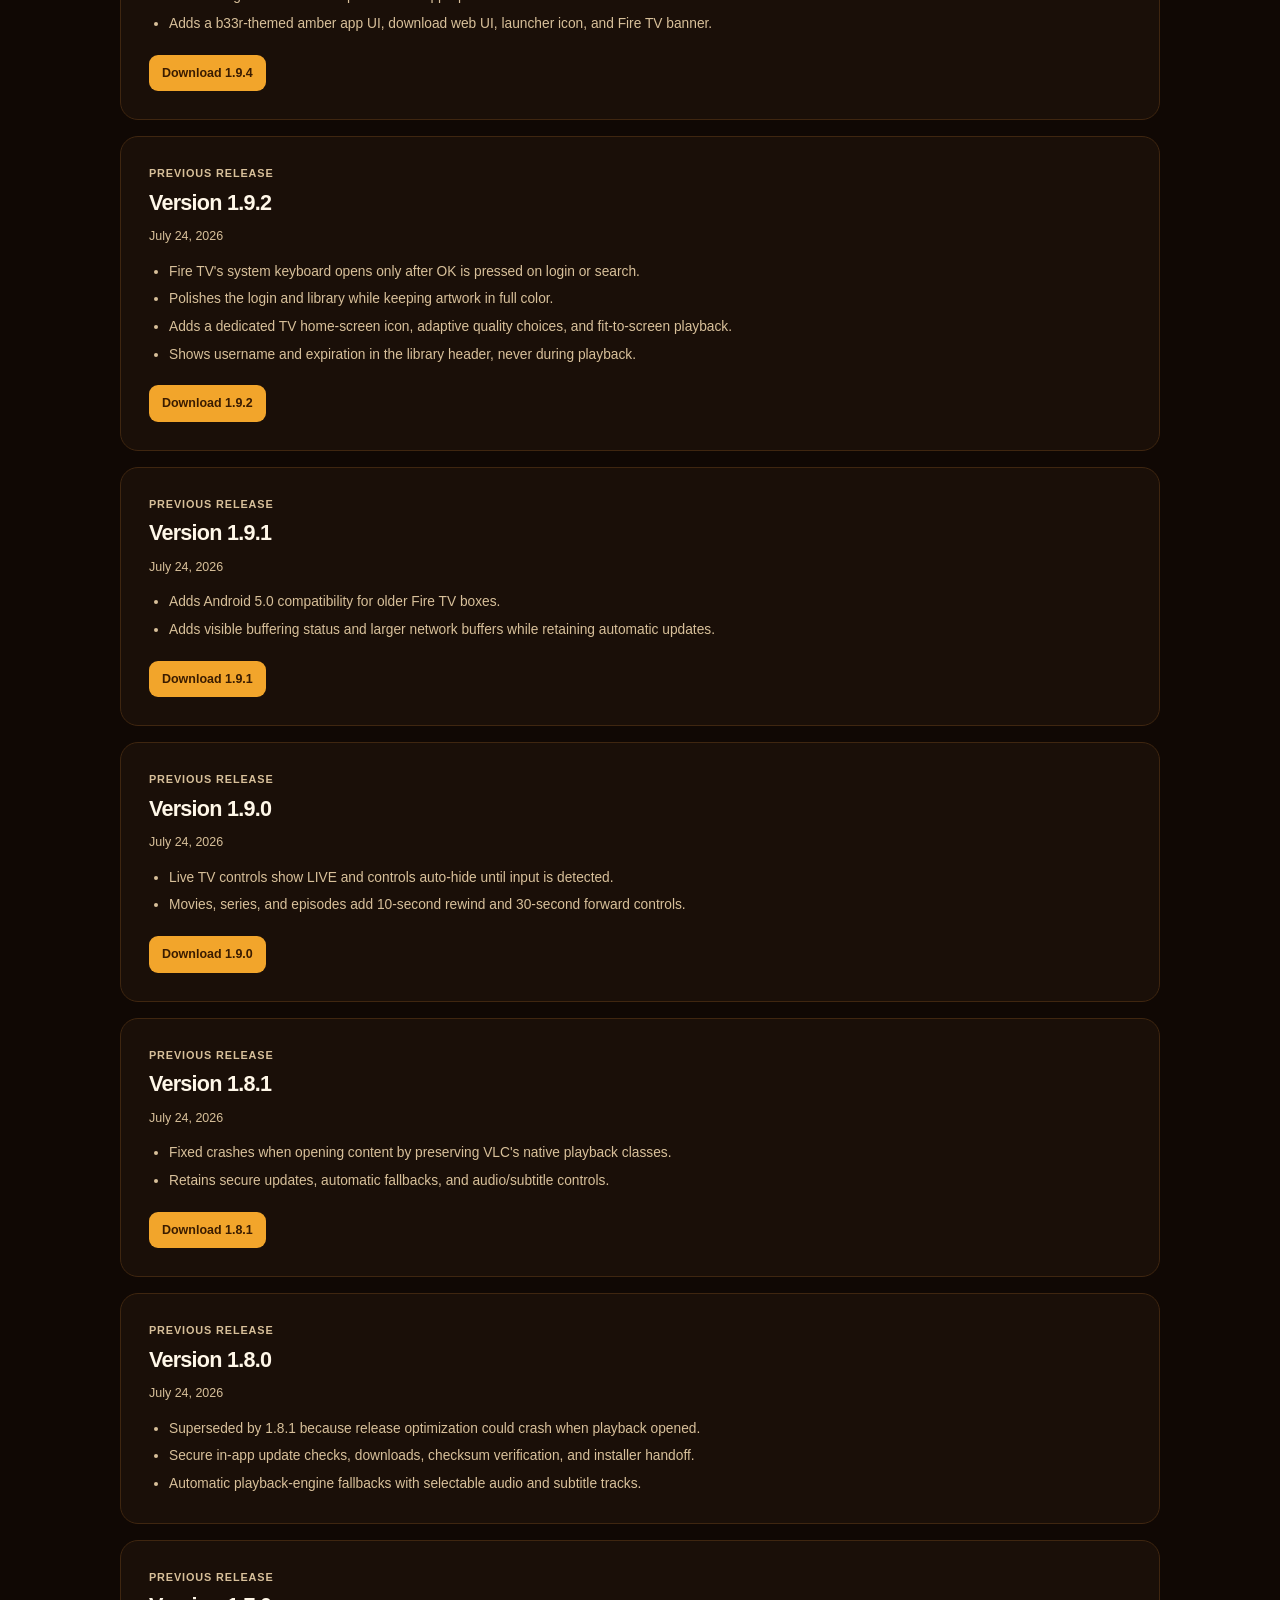
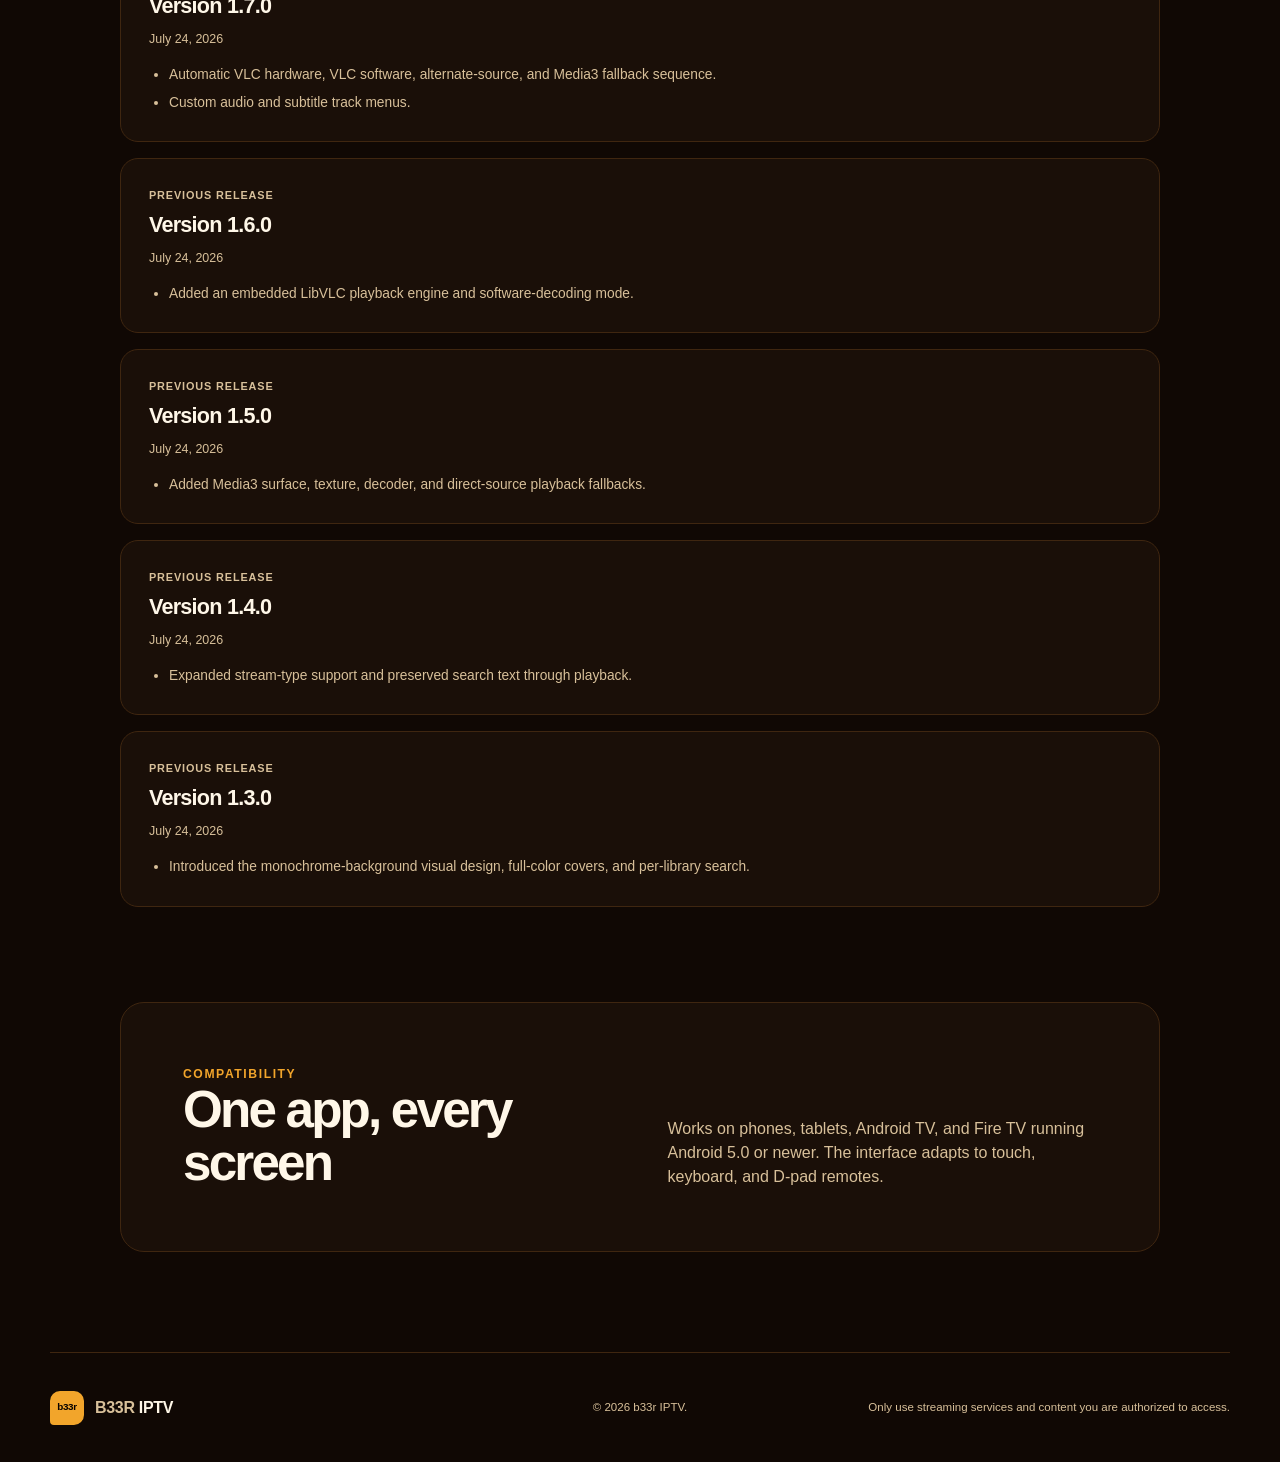
==== commit 2707bb01: "Publish b33r IPTV 1.9.7" ====
--- a/index.html
+++ b/index.html
@@ -10,11 +10,11 @@
     <meta property="og:type" content="website">
     <meta name="twitter:card" content="summary">
     <title>b33r IPTV - Android download</title>
-    <link rel="icon" href="./assets/favicon-b33r-196.png" type="image/png">
-    <link rel="apple-touch-icon" href="./assets/icon-b33r-192-196.png">
-    <link rel="manifest" href="./manifest.webmanifest?v=b33r-196">
-    <link rel="stylesheet" href="./styles.css?v=b33r-196">
-    <script src="./app.js?v=b33r-196" defer></script>
+    <link rel="icon" href="./assets/favicon-b33r-197.png" type="image/png">
+    <link rel="apple-touch-icon" href="./assets/icon-b33r-192-197.png">
+    <link rel="manifest" href="./manifest.webmanifest?v=b33r-197">
+    <link rel="stylesheet" href="./styles.css?v=b33r-197">
+    <script src="./app.js?v=b33r-197" defer></script>
   </head>
   <body>
     <a class="skip-link" href="#main">Skip to content</a>
@@ -33,7 +33,7 @@
     <main id="main">
       <section class="hero" aria-labelledby="hero-title">
         <div class="hero-copy">
-          <p class="eyebrow"><span class="status-dot" aria-hidden="true"></span> Version <span data-latest-version>1.9.6</span> available</p>
+          <p class="eyebrow"><span class="status-dot" aria-hidden="true"></span> Version <span data-latest-version>1.9.7</span> available</p>
           <h1 id="hero-title">b33r IPTV<br><span>on tap.</span></h1>
           <p class="lede">
             Live channels, movies, and series served in a warm amber interface
@@ -43,8 +43,8 @@
           <div class="primary-actions">
             <a
               class="download-button"
-              href="https://github.com/uhuhuhuhuhuhuhuh/b33r/raw/main/versions/1.9.6/StreamDeck-IPTV-1.9.6.apk"
-              download="StreamDeck-IPTV-1.9.6.apk"
+              href="https://github.com/uhuhuhuhuhuhuhuh/b33r/raw/main/versions/1.9.7/StreamDeck-IPTV-1.9.7.apk"
+              download="StreamDeck-IPTV-1.9.7.apk"
               data-latest-download
               aria-describedby="download-note"
             >
@@ -54,7 +54,7 @@
                 <small>Phone, tablet &amp; Android TV</small>
               </span>
             </a>
-            <p id="download-note">Version <span data-latest-version>1.9.6</span> <span aria-hidden="true">·</span> <span data-latest-size>55.29 MB</span></p>
+            <p id="download-note">Version <span data-latest-version>1.9.7</span> <span aria-hidden="true">·</span> <span data-latest-size>55.29 MB</span></p>
           </div>
 
           <div class="trust-row" aria-label="Download assurances">
@@ -68,7 +68,7 @@
           <div class="release-card-top">
             <div>
               <p class="card-label">Current release</p>
-              <h2 id="release-title">Version <span data-latest-version>1.9.6</span></h2>
+              <h2 id="release-title">Version <span data-latest-version>1.9.7</span></h2>
             </div>
             <span class="release-badge">Stable</span>
           </div>
@@ -97,7 +97,7 @@
           <div class="checksum">
             <div>
               <p class="card-label">SHA-256 checksum</p>
-              <code id="checksum-value">70514E7040A76F0CD6326FAE96CD8E2439D6A1FB25A07D365A74F811E7FF95C7</code>
+              <code id="checksum-value">D8E8CC0D9C9E16B8D24D6BEE481126BABD01749808DF6288C83062297CC3476F</code>
             </div>
             <button class="copy-button" type="button" data-copy-checksum aria-label="Copy SHA-256 checksum">
               Copy
@@ -174,18 +174,18 @@
             <div class="version-heading">
               <div>
                 <p class="card-label">Latest stable release</p>
-                <h3>Version 1.9.6</h3>
+                <h3>Version 1.9.7</h3>
               </div>
               <span class="release-badge">Latest</span>
             </div>
             <p class="version-date">July 24, 2026</p>
             <ul>
-              <li>Fixes Fire TV remote focus on the update prompt.</li>
-              <li>Allows Update now and Later to be selected by remote.</li>
-              <li>Pressing Down from search now moves to the first visible result.</li>
+              <li>Fixes Fire TV D-pad navigation out of the search bar in every direction.</li>
+              <li>Adds selectable player controls for live playback.</li>
+              <li>Adds selectable player controls for movies and episodes.</li>
               <li>Keeps OK/center-button behavior for opening the Fire TV keyboard.</li>
             </ul>
-            <a class="version-download" href="https://github.com/uhuhuhuhuhuhuhuh/b33r/raw/main/versions/1.9.6/StreamDeck-IPTV-1.9.6.apk">Download 1.9.6</a>
+            <a class="version-download" href="https://github.com/uhuhuhuhuhuhuhuh/b33r/raw/main/versions/1.9.7/StreamDeck-IPTV-1.9.7.apk">Download 1.9.7</a>
           </article>
         </div>
       </section>
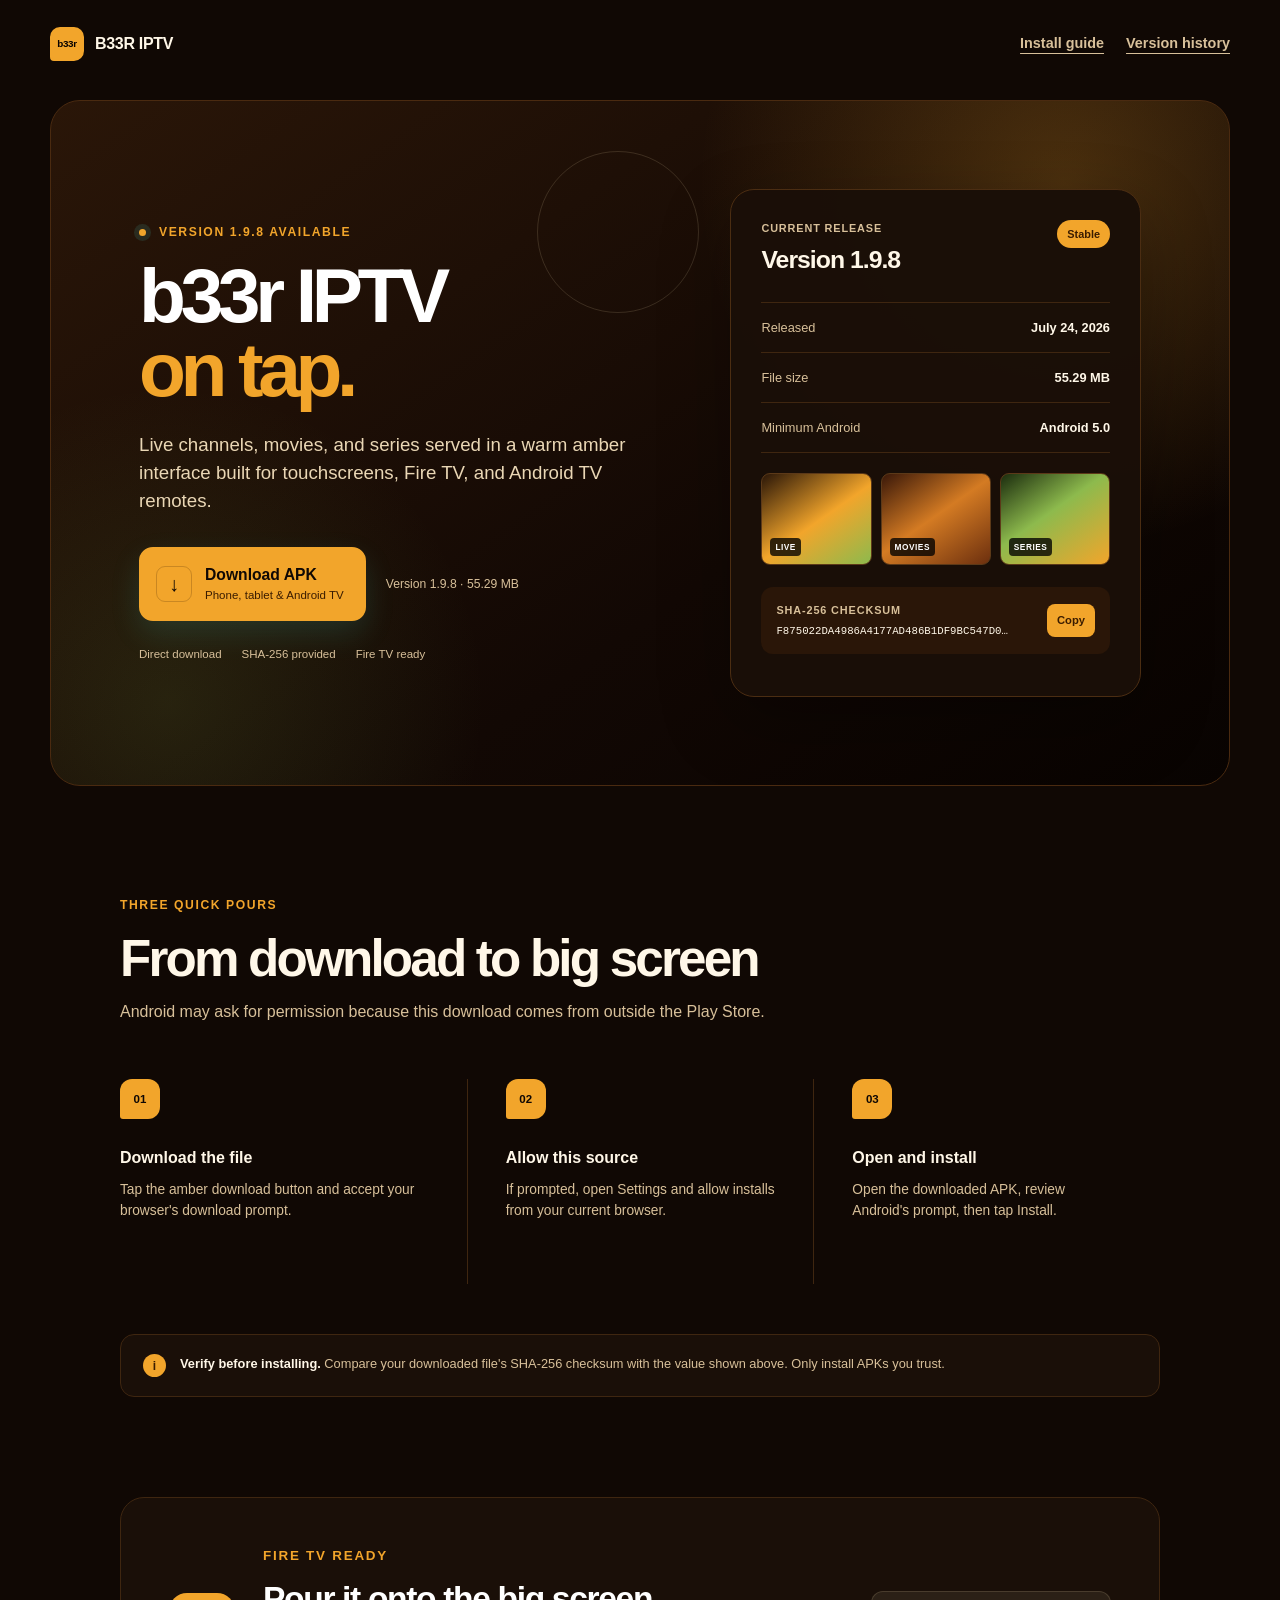
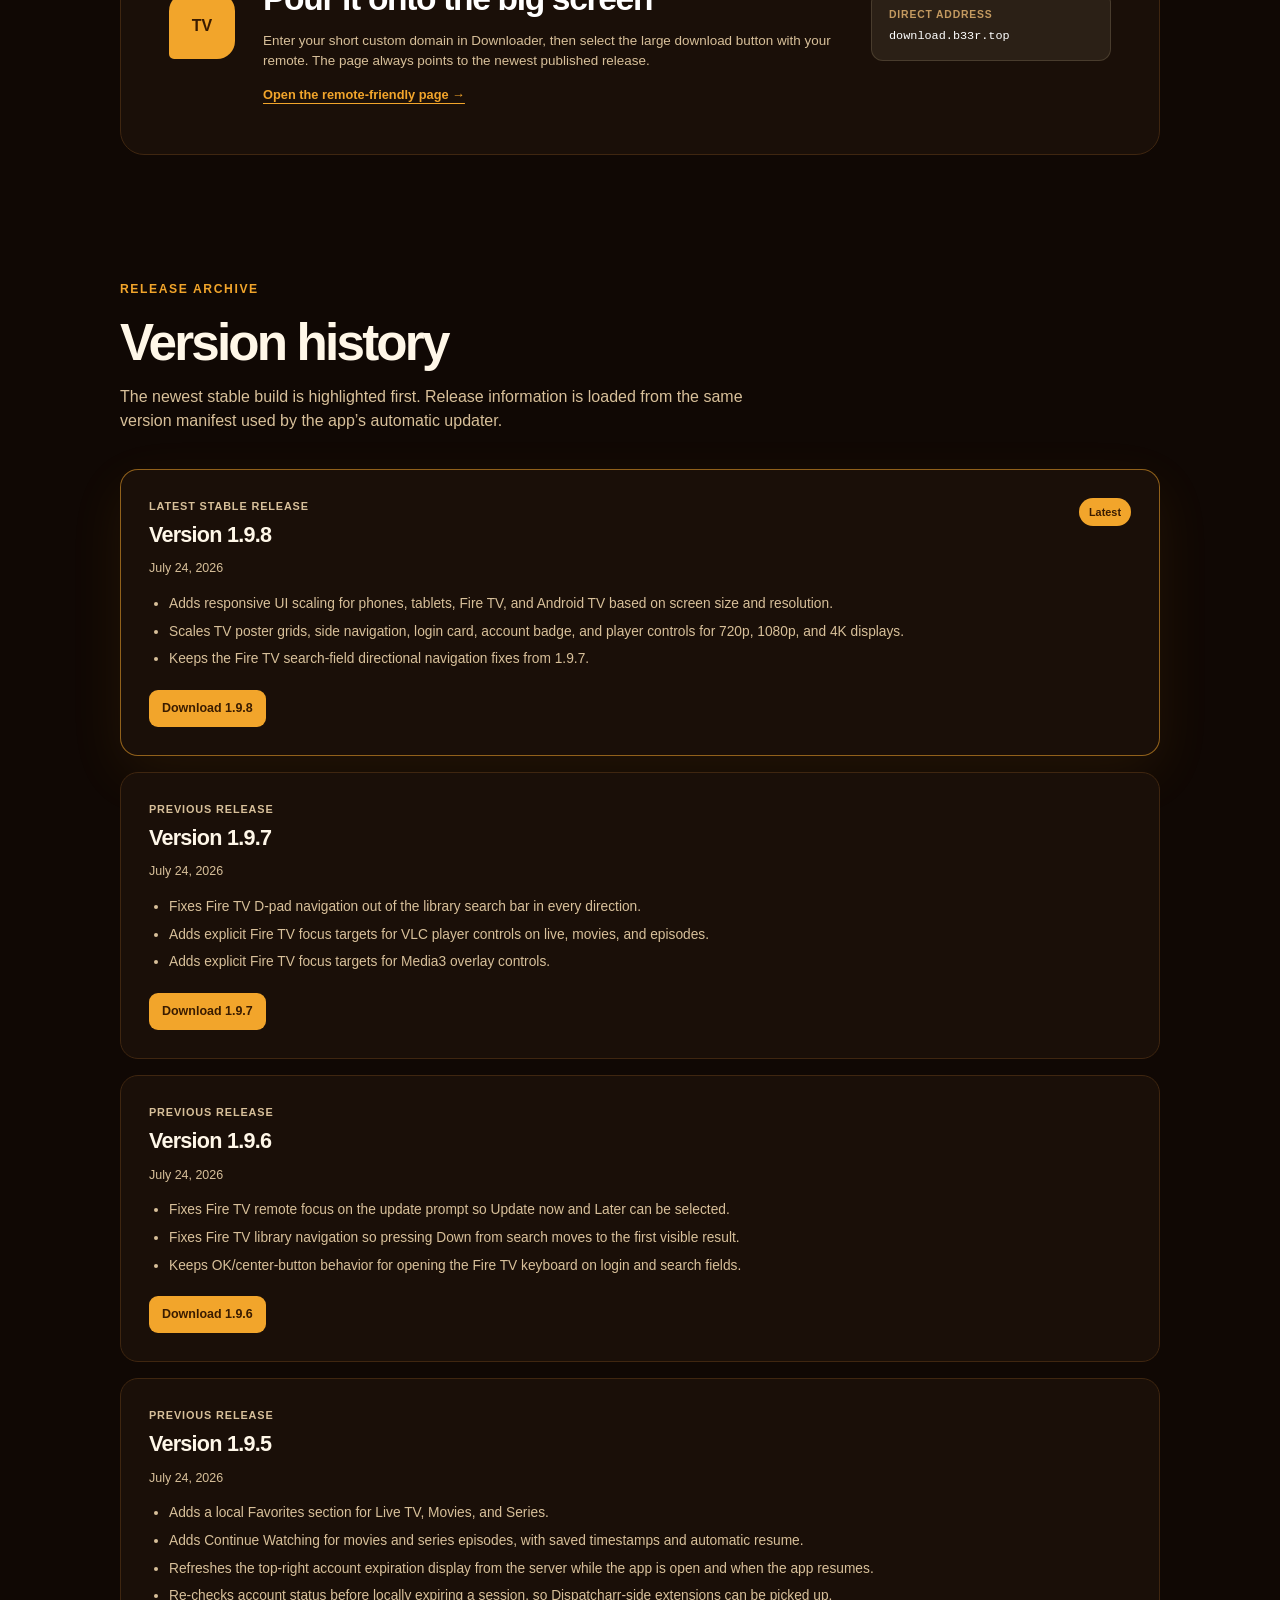
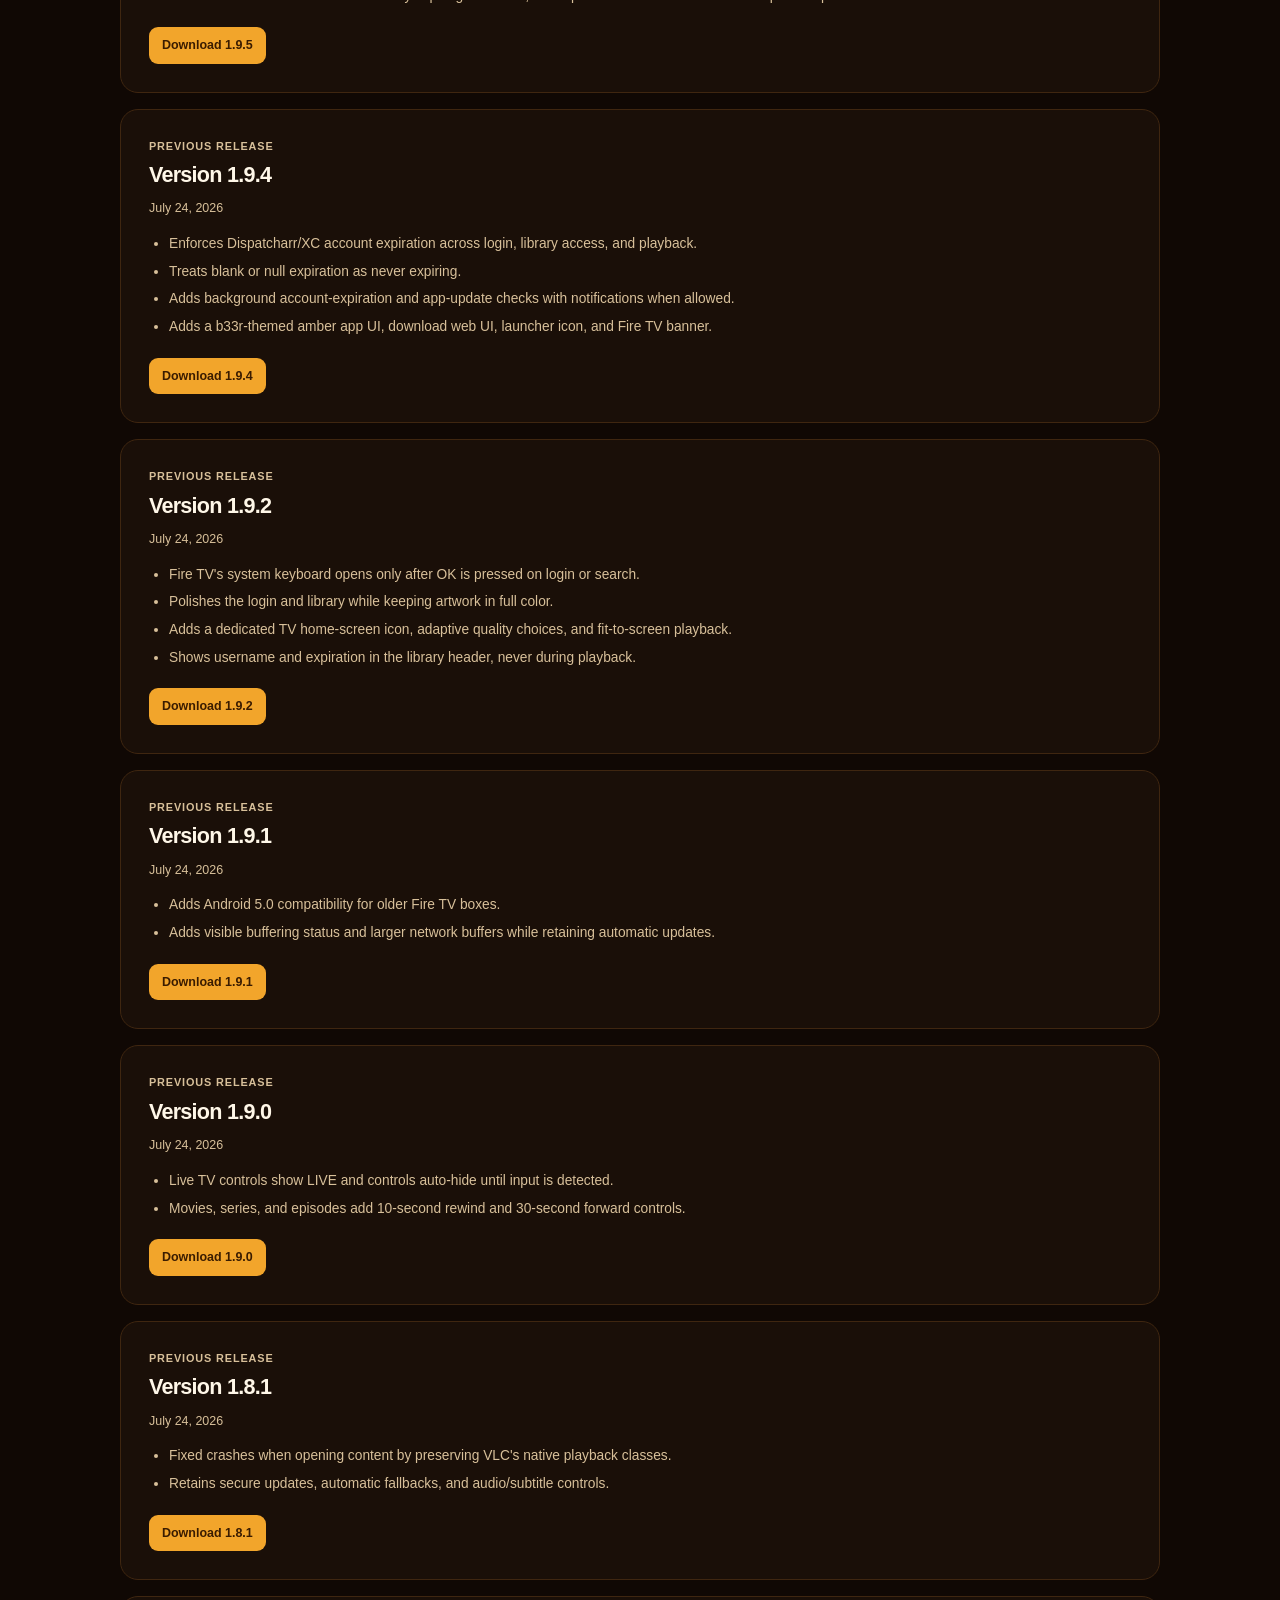
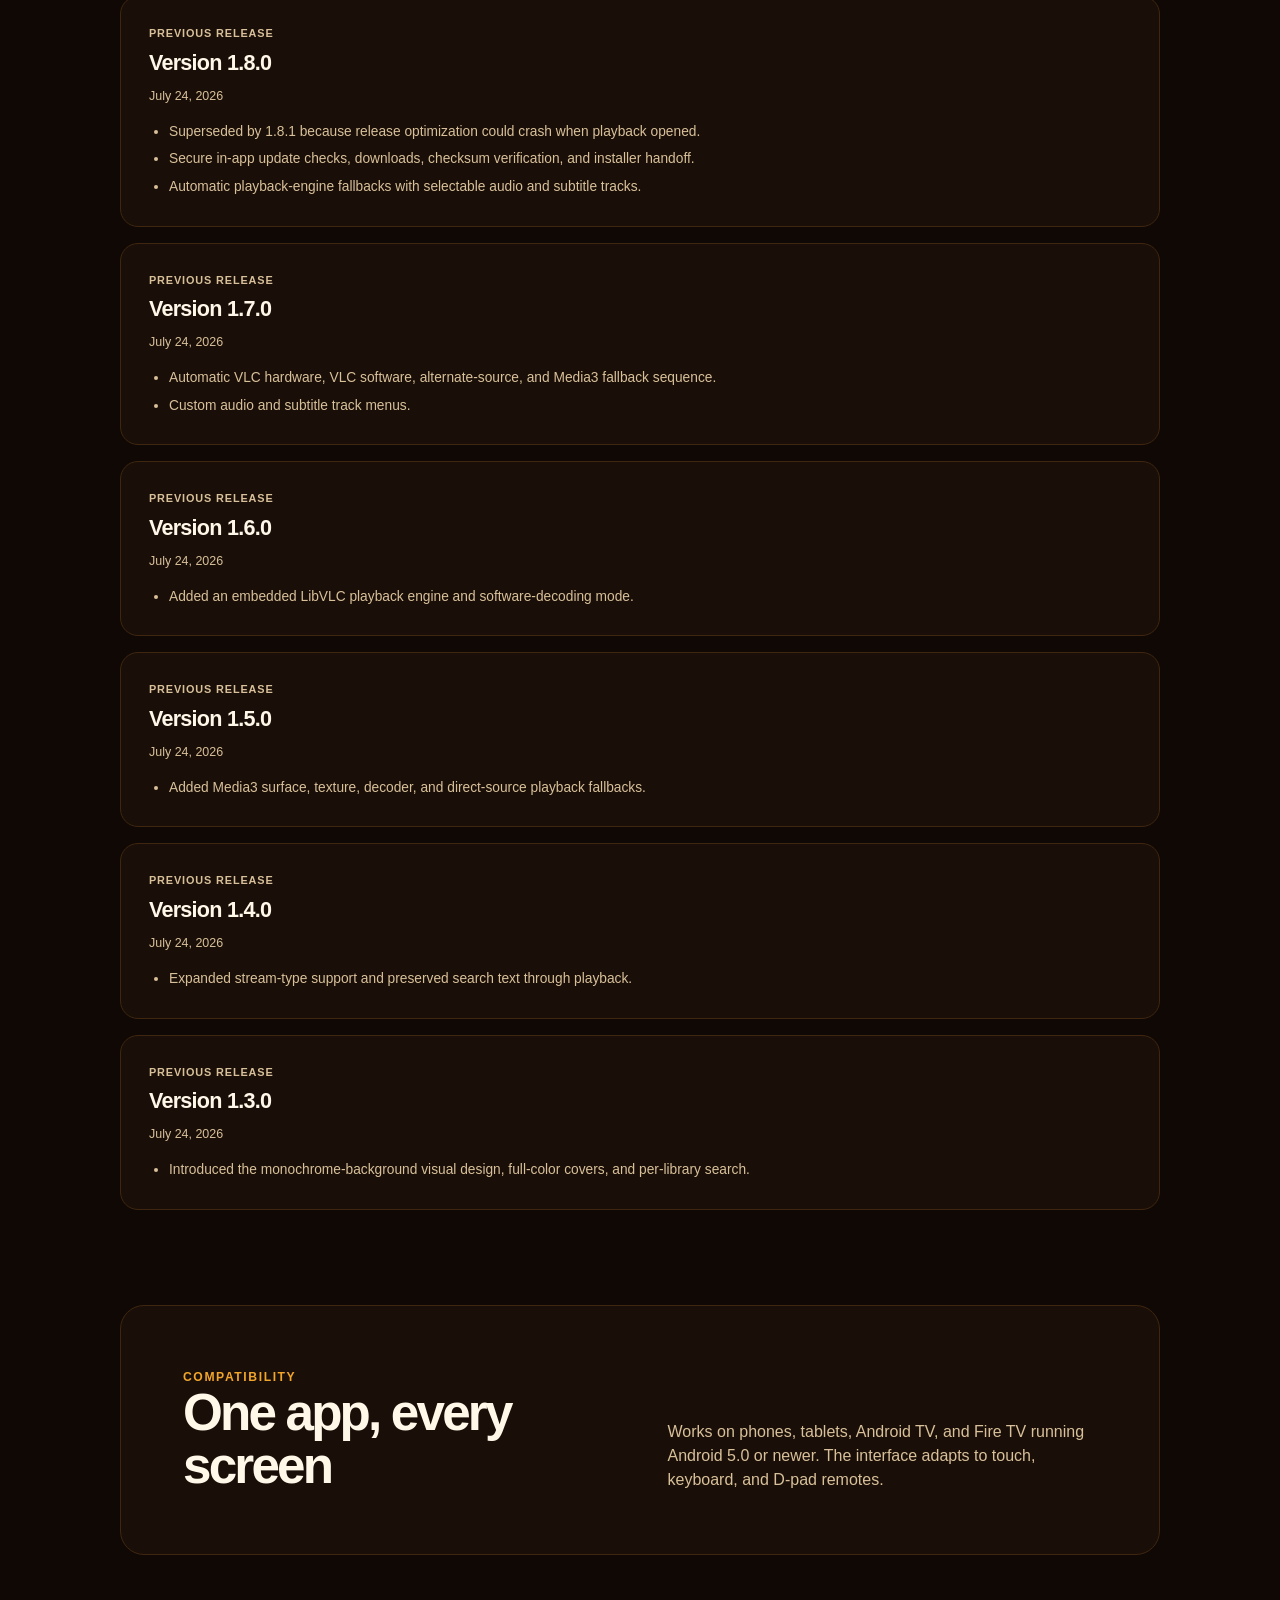
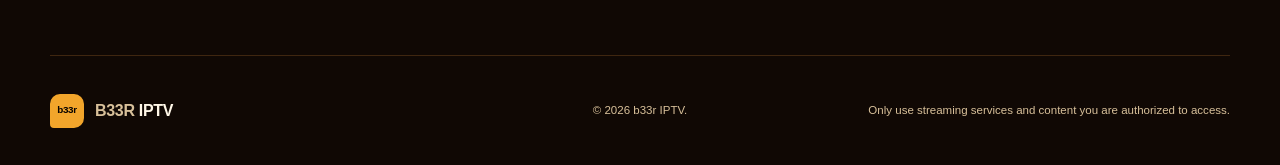
==== commit c7997df2: "Publish 1.9.8 responsive UI release" ====
--- a/index.html
+++ b/index.html
@@ -10,11 +10,11 @@
     <meta property="og:type" content="website">
     <meta name="twitter:card" content="summary">
     <title>b33r IPTV - Android download</title>
-    <link rel="icon" href="./assets/favicon-b33r-197.png" type="image/png">
-    <link rel="apple-touch-icon" href="./assets/icon-b33r-192-197.png">
-    <link rel="manifest" href="./manifest.webmanifest?v=b33r-197">
-    <link rel="stylesheet" href="./styles.css?v=b33r-197">
-    <script src="./app.js?v=b33r-197" defer></script>
+    <link rel="icon" href="./assets/favicon-b33r-198.png" type="image/png">
+    <link rel="apple-touch-icon" href="./assets/icon-b33r-192-198.png">
+    <link rel="manifest" href="./manifest.webmanifest?v=b33r-198">
+    <link rel="stylesheet" href="./styles.css?v=b33r-198">
+    <script src="./app.js?v=b33r-198" defer></script>
   </head>
   <body>
     <a class="skip-link" href="#main">Skip to content</a>
@@ -33,7 +33,7 @@
     <main id="main">
       <section class="hero" aria-labelledby="hero-title">
         <div class="hero-copy">
-          <p class="eyebrow"><span class="status-dot" aria-hidden="true"></span> Version <span data-latest-version>1.9.7</span> available</p>
+          <p class="eyebrow"><span class="status-dot" aria-hidden="true"></span> Version <span data-latest-version>1.9.8</span> available</p>
           <h1 id="hero-title">b33r IPTV<br><span>on tap.</span></h1>
           <p class="lede">
             Live channels, movies, and series served in a warm amber interface
@@ -43,18 +43,18 @@
           <div class="primary-actions">
             <a
               class="download-button"
-              href="https://github.com/uhuhuhuhuhuhuhuh/b33r/raw/main/versions/1.9.7/StreamDeck-IPTV-1.9.7.apk"
-              download="StreamDeck-IPTV-1.9.7.apk"
+              href="https://github.com/uhuhuhuhuhuhuhuh/b33r/raw/main/versions/1.9.8/StreamDeck-IPTV-1.9.8.apk"
+              download="StreamDeck-IPTV-1.9.8.apk"
               data-latest-download
               aria-describedby="download-note"
             >
-              <span class="android-icon" aria-hidden="true">↓</span>
+              <span class="android-icon" aria-hidden="true">&darr;</span>
               <span>
                 <strong>Download APK</strong>
                 <small>Phone, tablet &amp; Android TV</small>
               </span>
             </a>
-            <p id="download-note">Version <span data-latest-version>1.9.7</span> <span aria-hidden="true">·</span> <span data-latest-size>55.29 MB</span></p>
+            <p id="download-note">Version <span data-latest-version>1.9.8</span> <span aria-hidden="true">&middot;</span> <span data-latest-size>55.29 MB</span></p>
           </div>
 
           <div class="trust-row" aria-label="Download assurances">
@@ -68,7 +68,7 @@
           <div class="release-card-top">
             <div>
               <p class="card-label">Current release</p>
-              <h2 id="release-title">Version <span data-latest-version>1.9.7</span></h2>
+              <h2 id="release-title">Version <span data-latest-version>1.9.8</span></h2>
             </div>
             <span class="release-badge">Stable</span>
           </div>
@@ -97,7 +97,7 @@
           <div class="checksum">
             <div>
               <p class="card-label">SHA-256 checksum</p>
-              <code id="checksum-value">D8E8CC0D9C9E16B8D24D6BEE481126BABD01749808DF6288C83062297CC3476F</code>
+              <code id="checksum-value">F875022DA4986A4177AD486B1DF9BC547D0A2B2481A7E232DEC1D2208D3BCC07</code>
             </div>
             <button class="copy-button" type="button" data-copy-checksum aria-label="Copy SHA-256 checksum">
               Copy
@@ -152,7 +152,7 @@
             download button with your remote. The page always points to the
             newest published release.
           </p>
-          <a class="tv-link" href="./tv">Open the remote-friendly page →</a>
+          <a class="tv-link" href="./tv">Open the remote-friendly page &rarr;</a>
         </div>
         <div class="direct-url">
           <span>Direct address</span>
@@ -166,7 +166,7 @@
           <h2 id="versions-title">Version history</h2>
           <p>
             The newest stable build is highlighted first. Release information is
-            loaded from the same version manifest used by the app’s automatic updater.
+            loaded from the same version manifest used by the app&rsquo;s automatic updater.
           </p>
         </div>
         <div class="version-list" data-version-history aria-live="polite">
@@ -174,18 +174,18 @@
             <div class="version-heading">
               <div>
                 <p class="card-label">Latest stable release</p>
-                <h3>Version 1.9.7</h3>
+                <h3>Version 1.9.8</h3>
               </div>
               <span class="release-badge">Latest</span>
             </div>
             <p class="version-date">July 24, 2026</p>
             <ul>
-              <li>Fixes Fire TV D-pad navigation out of the search bar in every direction.</li>
-              <li>Adds selectable player controls for live playback.</li>
-              <li>Adds selectable player controls for movies and episodes.</li>
-              <li>Keeps OK/center-button behavior for opening the Fire TV keyboard.</li>
+              <li>Scales the app UI separately for phones, tablets, Fire TV, and Android TV.</li>
+              <li>Adjusts TV poster grids, side navigation, login card, account badge, and player controls by resolution.</li>
+              <li>Keeps the Fire TV search-field directional navigation fixes from 1.9.7.</li>
+              <li>Keeps selectable player controls for live, movies, and episodes.</li>
             </ul>
-            <a class="version-download" href="https://github.com/uhuhuhuhuhuhuhuh/b33r/raw/main/versions/1.9.7/StreamDeck-IPTV-1.9.7.apk">Download 1.9.7</a>
+            <a class="version-download" href="https://github.com/uhuhuhuhuhuhuhuh/b33r/raw/main/versions/1.9.8/StreamDeck-IPTV-1.9.8.apk">Download 1.9.8</a>
           </article>
         </div>
       </section>
@@ -207,7 +207,7 @@
         <span class="brand-mark" aria-hidden="true">b33r</span>
         <span>B33R <em>IPTV</em></span>
       </a>
-      <p>© <span data-current-year></span> b33r IPTV.</p>
+      <p>&copy; <span data-current-year></span> b33r IPTV.</p>
       <p class="footer-note">Only use streaming services and content you are authorized to access.</p>
     </footer>
   </body>
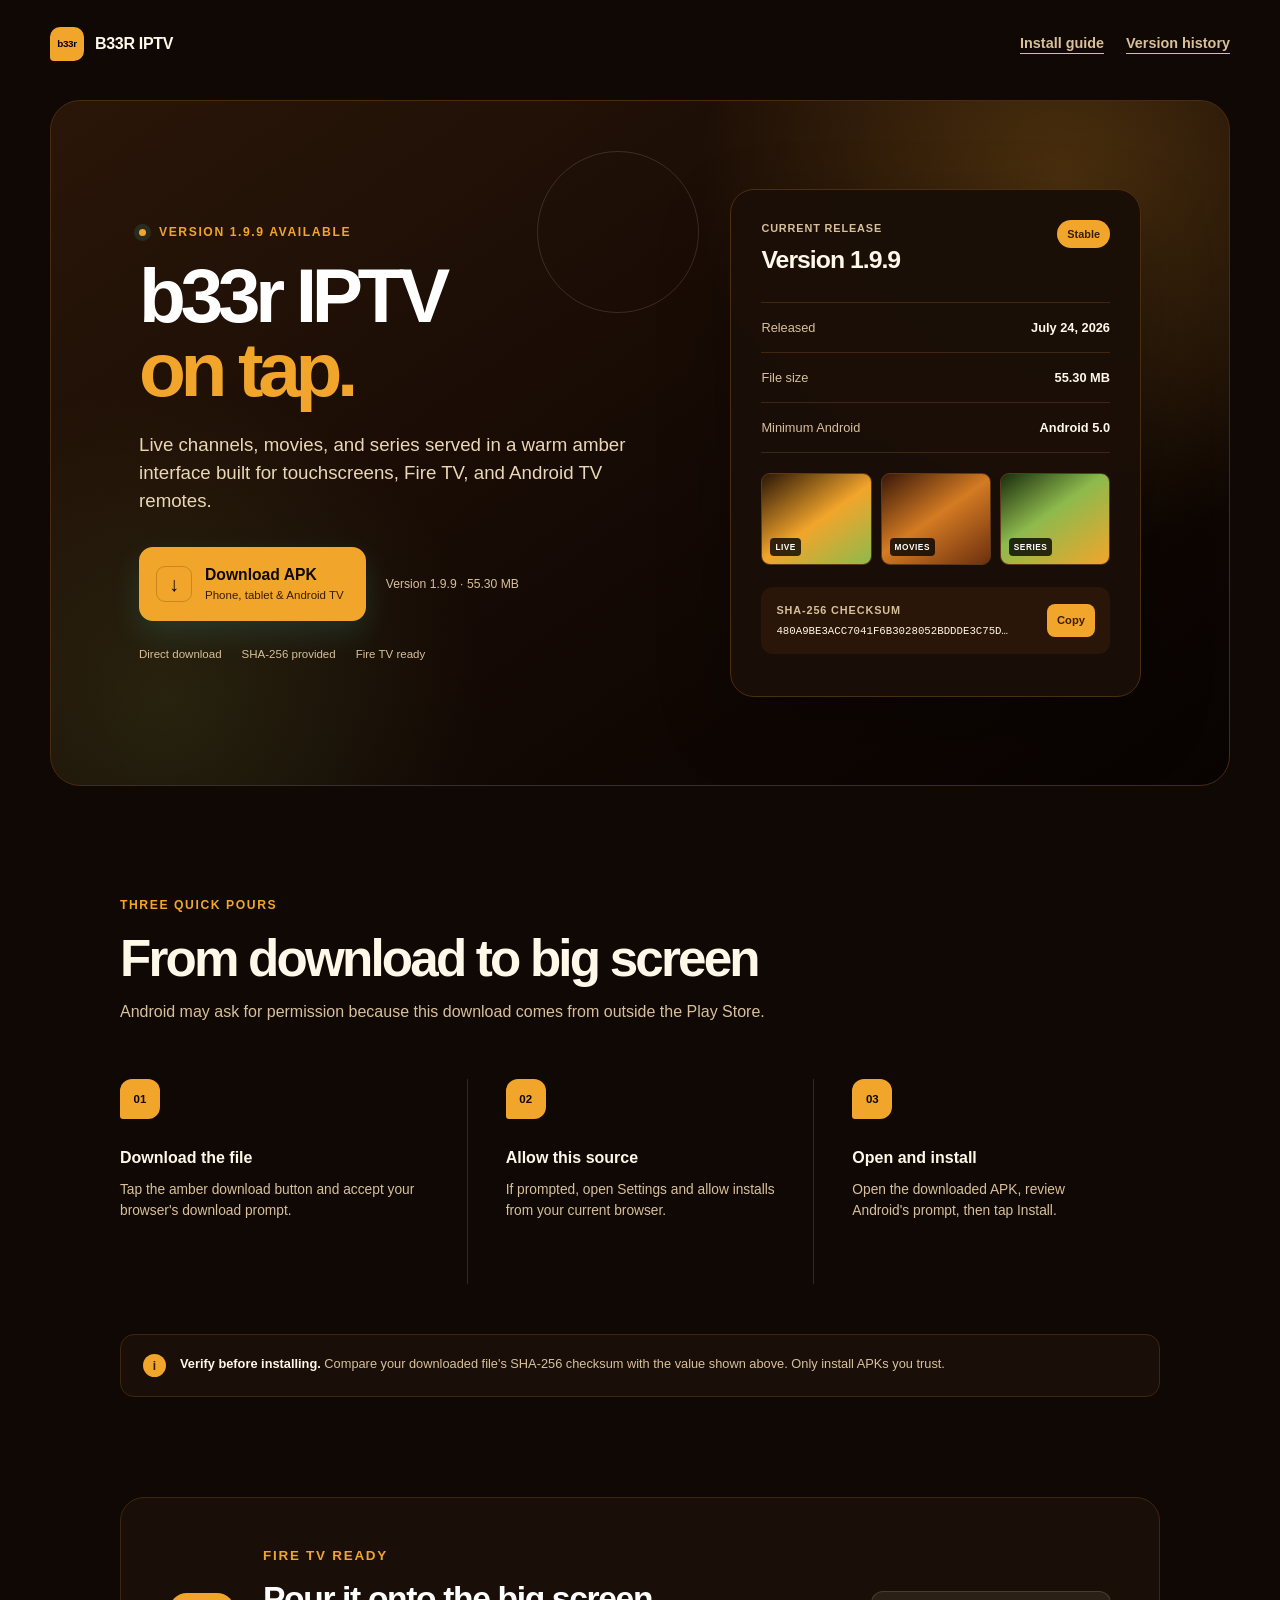
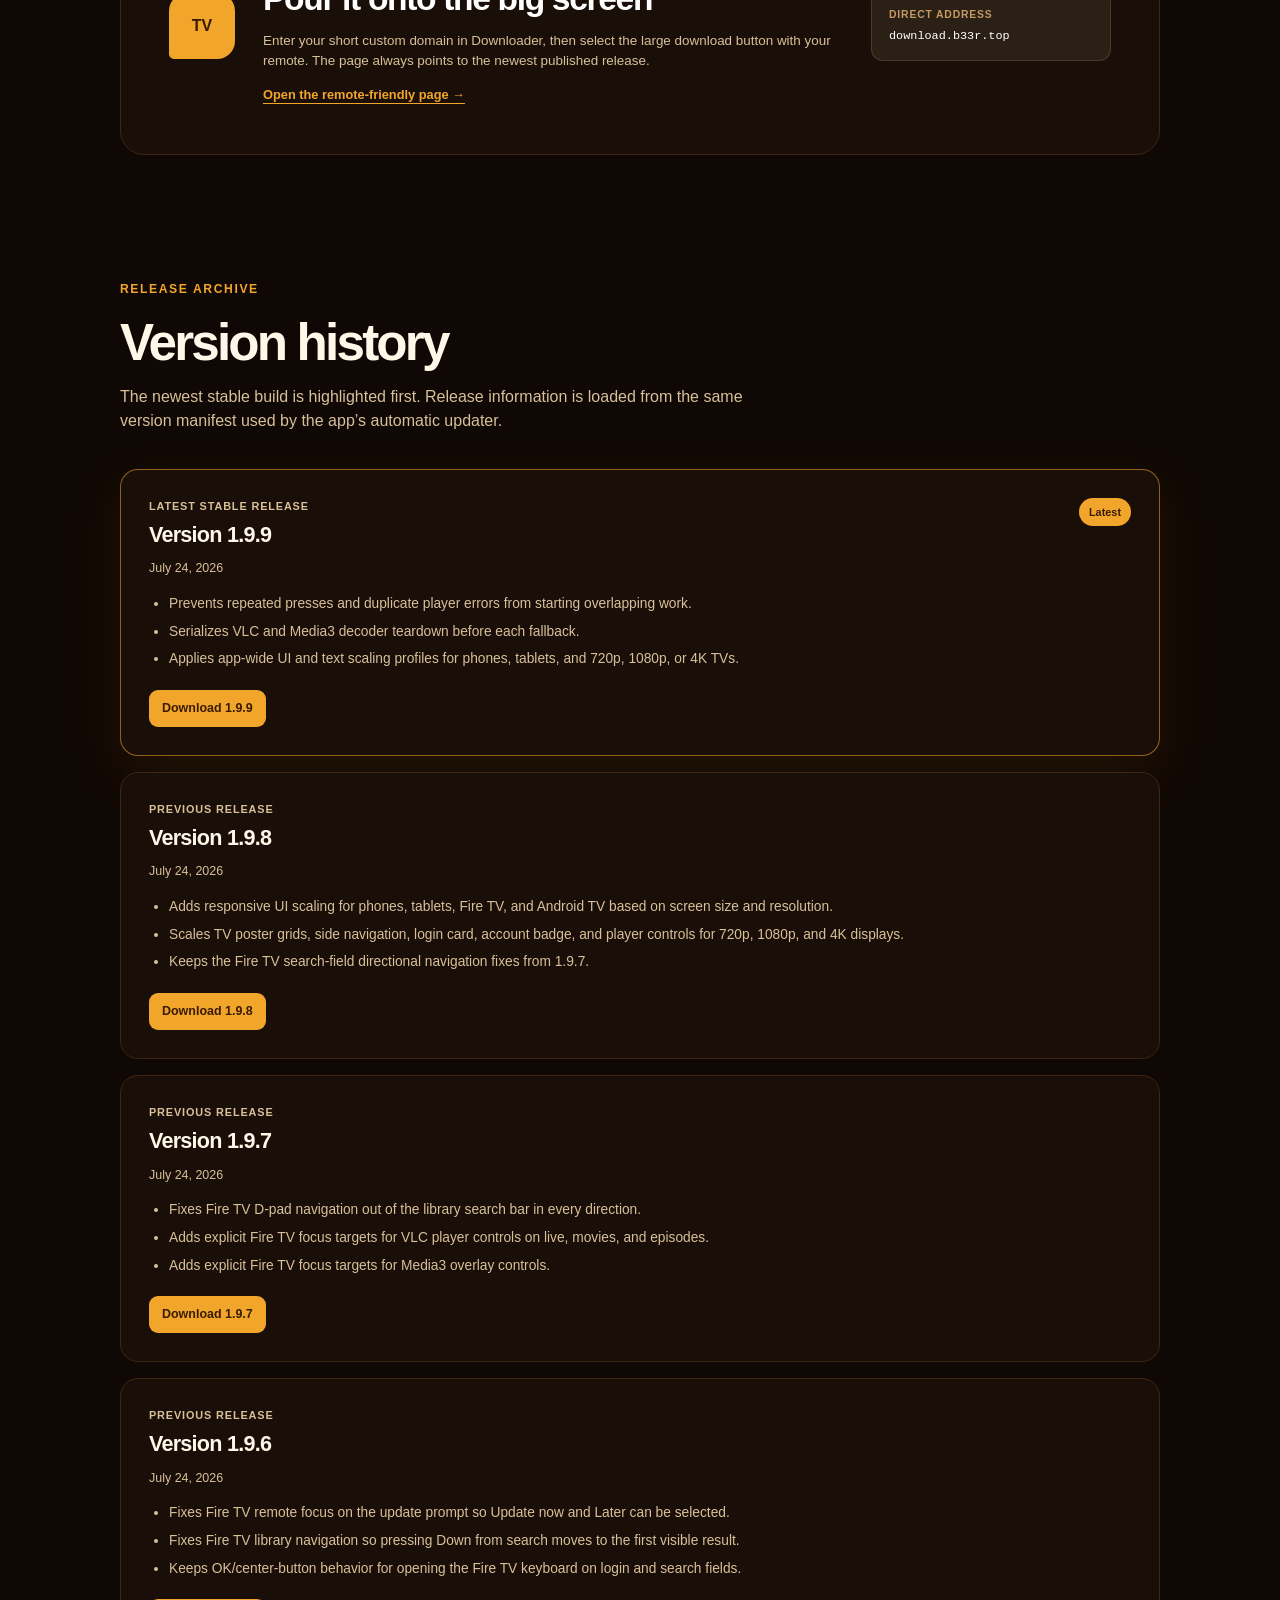
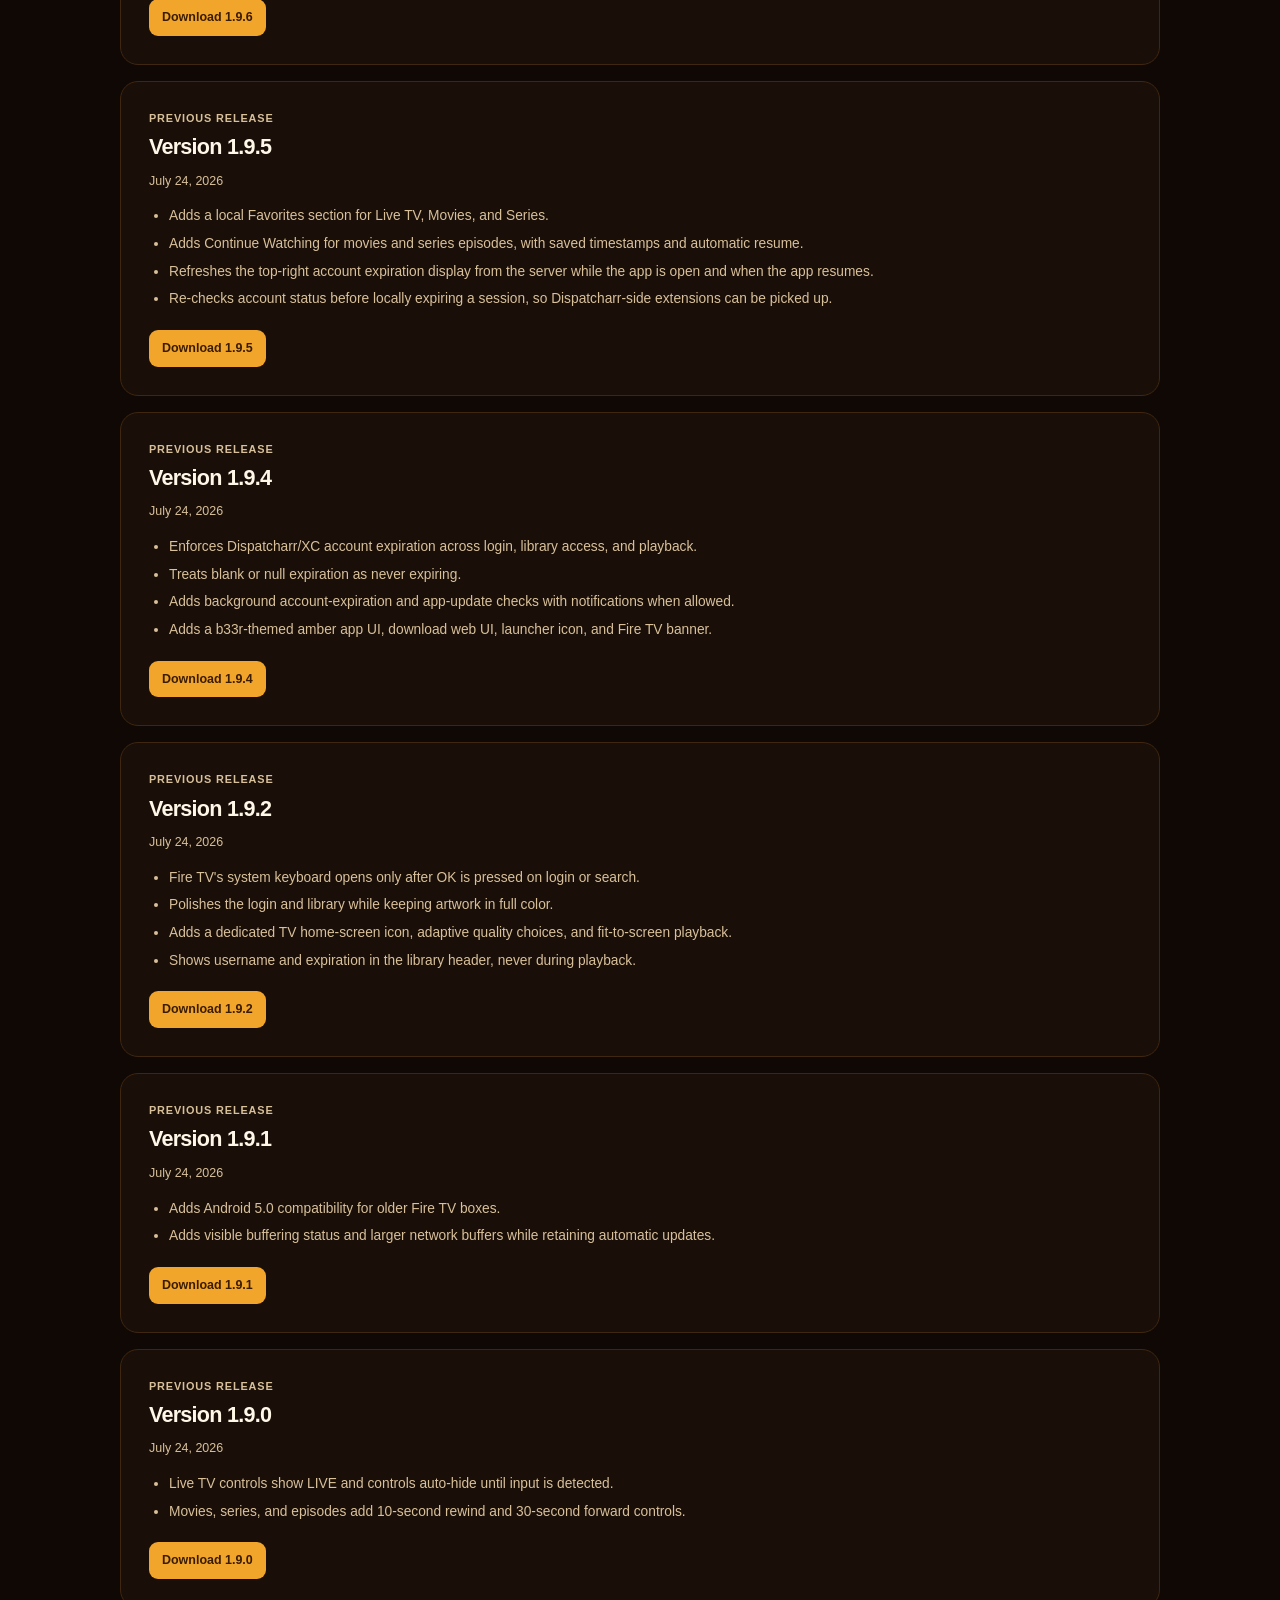
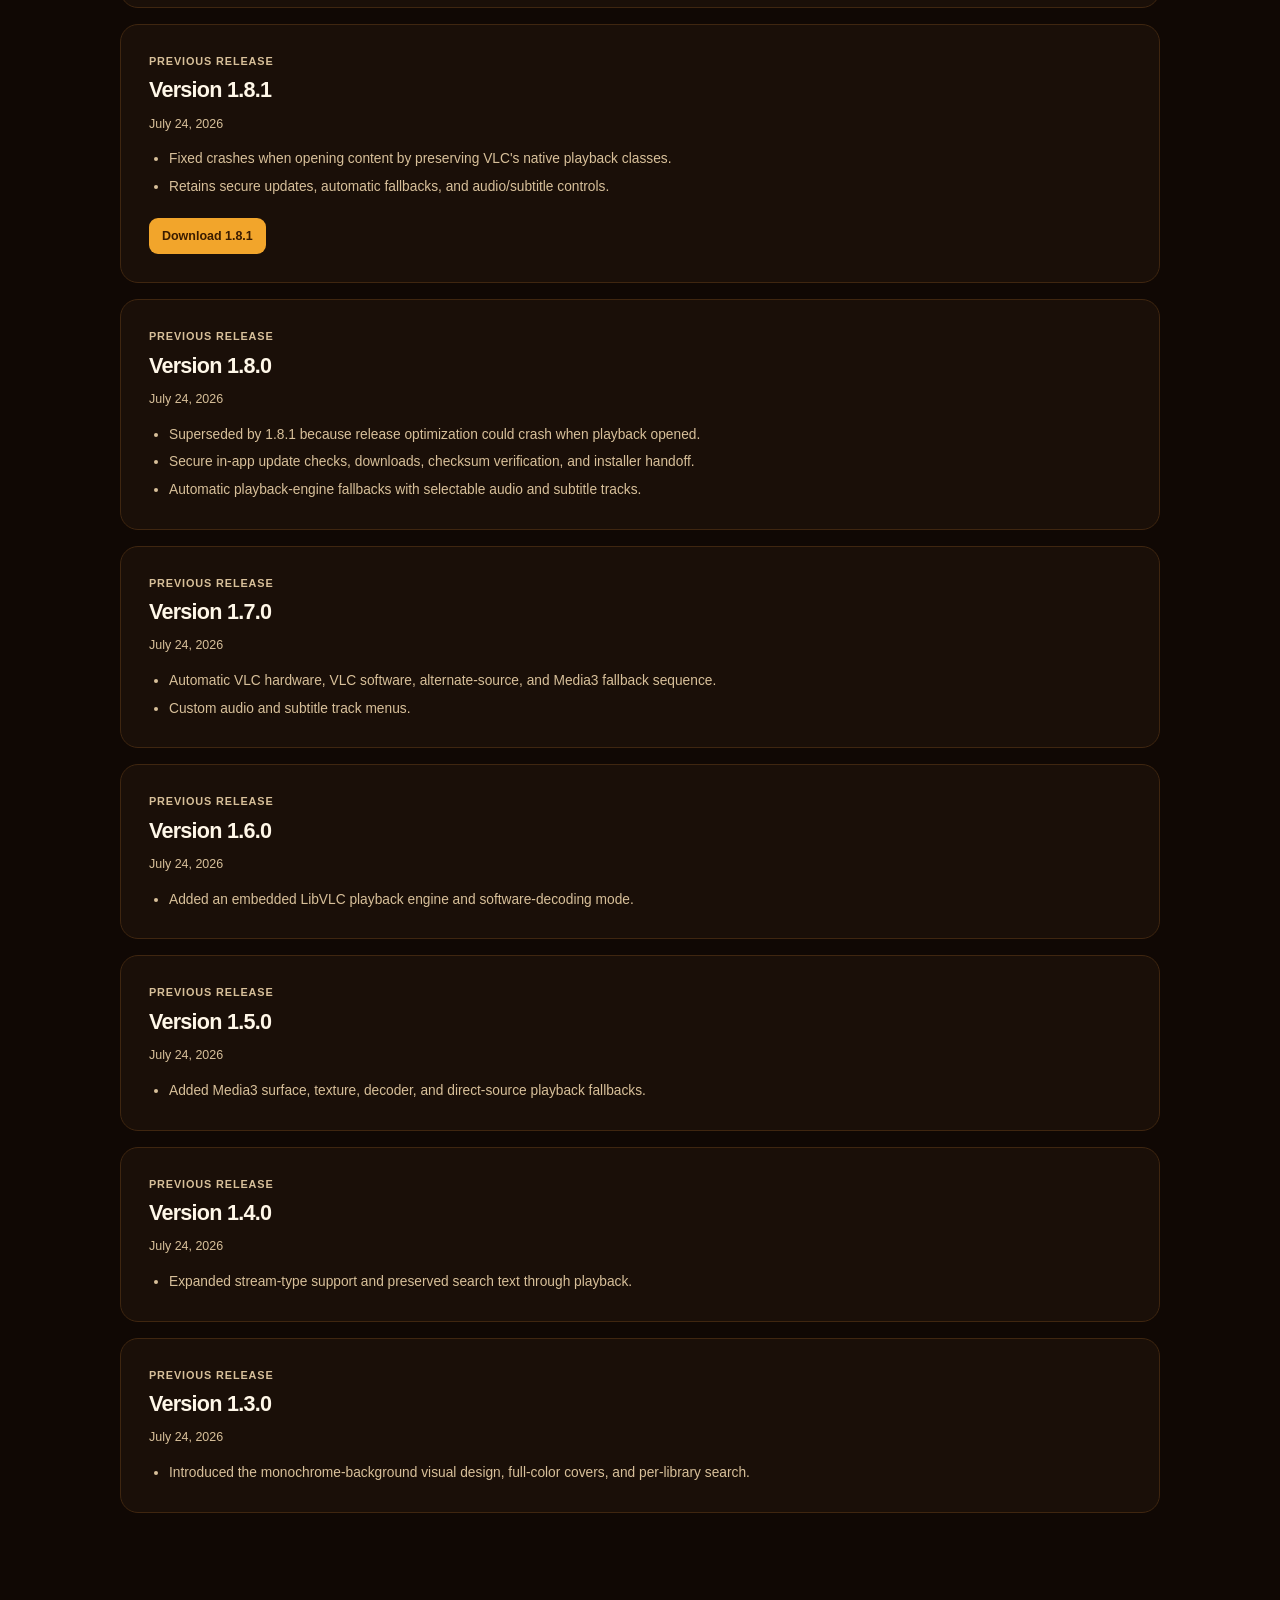
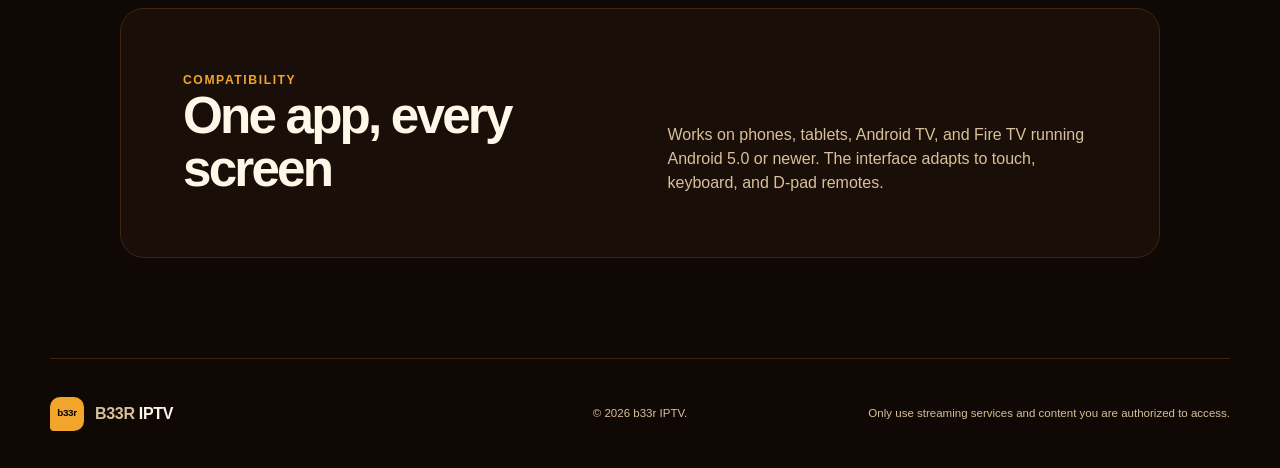
==== commit 6929526a: "Publish 1.9.9 stability and scaling fix" ====
--- a/index.html
+++ b/index.html
@@ -10,11 +10,11 @@
     <meta property="og:type" content="website">
     <meta name="twitter:card" content="summary">
     <title>b33r IPTV - Android download</title>
-    <link rel="icon" href="./assets/favicon-b33r-198.png" type="image/png">
-    <link rel="apple-touch-icon" href="./assets/icon-b33r-192-198.png">
-    <link rel="manifest" href="./manifest.webmanifest?v=b33r-198">
-    <link rel="stylesheet" href="./styles.css?v=b33r-198">
-    <script src="./app.js?v=b33r-198" defer></script>
+    <link rel="icon" href="./assets/favicon-b33r-199.png" type="image/png">
+    <link rel="apple-touch-icon" href="./assets/icon-b33r-192-199.png">
+    <link rel="manifest" href="./manifest.webmanifest?v=b33r-199">
+    <link rel="stylesheet" href="./styles.css?v=b33r-199">
+    <script src="./app.js?v=b33r-199" defer></script>
   </head>
   <body>
     <a class="skip-link" href="#main">Skip to content</a>
@@ -33,7 +33,7 @@
     <main id="main">
       <section class="hero" aria-labelledby="hero-title">
         <div class="hero-copy">
-          <p class="eyebrow"><span class="status-dot" aria-hidden="true"></span> Version <span data-latest-version>1.9.8</span> available</p>
+          <p class="eyebrow"><span class="status-dot" aria-hidden="true"></span> Version <span data-latest-version>1.9.9</span> available</p>
           <h1 id="hero-title">b33r IPTV<br><span>on tap.</span></h1>
           <p class="lede">
             Live channels, movies, and series served in a warm amber interface
@@ -43,8 +43,8 @@
           <div class="primary-actions">
             <a
               class="download-button"
-              href="https://github.com/uhuhuhuhuhuhuhuh/b33r/raw/main/versions/1.9.8/StreamDeck-IPTV-1.9.8.apk"
-              download="StreamDeck-IPTV-1.9.8.apk"
+              href="https://github.com/uhuhuhuhuhuhuhuh/b33r/raw/main/versions/1.9.9/StreamDeck-IPTV-1.9.9.apk"
+              download="StreamDeck-IPTV-1.9.9.apk"
               data-latest-download
               aria-describedby="download-note"
             >
@@ -54,7 +54,7 @@
                 <small>Phone, tablet &amp; Android TV</small>
               </span>
             </a>
-            <p id="download-note">Version <span data-latest-version>1.9.8</span> <span aria-hidden="true">&middot;</span> <span data-latest-size>55.29 MB</span></p>
+            <p id="download-note">Version <span data-latest-version>1.9.9</span> <span aria-hidden="true">&middot;</span> <span data-latest-size>55.30 MB</span></p>
           </div>
 
           <div class="trust-row" aria-label="Download assurances">
@@ -68,7 +68,7 @@
           <div class="release-card-top">
             <div>
               <p class="card-label">Current release</p>
-              <h2 id="release-title">Version <span data-latest-version>1.9.8</span></h2>
+              <h2 id="release-title">Version <span data-latest-version>1.9.9</span></h2>
             </div>
             <span class="release-badge">Stable</span>
           </div>
@@ -80,7 +80,7 @@
             </div>
             <div>
               <dt>File size</dt>
-              <dd data-latest-size>55.29 MB</dd>
+              <dd data-latest-size>55.30 MB</dd>
             </div>
             <div>
               <dt>Minimum Android</dt>
@@ -97,7 +97,7 @@
           <div class="checksum">
             <div>
               <p class="card-label">SHA-256 checksum</p>
-              <code id="checksum-value">F875022DA4986A4177AD486B1DF9BC547D0A2B2481A7E232DEC1D2208D3BCC07</code>
+              <code id="checksum-value">480A9BE3ACC7041F6B3028052BDDDE3C75DC0DCEDEC3613F1C4F86E0F24A2F58</code>
             </div>
             <button class="copy-button" type="button" data-copy-checksum aria-label="Copy SHA-256 checksum">
               Copy
@@ -174,18 +174,18 @@
             <div class="version-heading">
               <div>
                 <p class="card-label">Latest stable release</p>
-                <h3>Version 1.9.8</h3>
+                <h3>Version 1.9.9</h3>
               </div>
               <span class="release-badge">Latest</span>
             </div>
             <p class="version-date">July 24, 2026</p>
             <ul>
-              <li>Scales the app UI separately for phones, tablets, Fire TV, and Android TV.</li>
-              <li>Adjusts TV poster grids, side navigation, login card, account badge, and player controls by resolution.</li>
-              <li>Keeps the Fire TV search-field directional navigation fixes from 1.9.7.</li>
-              <li>Keeps selectable player controls for live, movies, and episodes.</li>
+              <li>Stops repeated presses from launching overlapping catalog, episode, update, or playback work.</li>
+              <li>Serializes VLC and Media3 decoder shutdown before each automatic fallback.</li>
+              <li>Scales every UI element and every text style for phones, tablets, and 720p, 1080p, or 4K TVs.</li>
+              <li>Cancels stale network work to reduce memory use on older Fire TV boxes.</li>
             </ul>
-            <a class="version-download" href="https://github.com/uhuhuhuhuhuhuhuh/b33r/raw/main/versions/1.9.8/StreamDeck-IPTV-1.9.8.apk">Download 1.9.8</a>
+            <a class="version-download" href="https://github.com/uhuhuhuhuhuhuhuh/b33r/raw/main/versions/1.9.9/StreamDeck-IPTV-1.9.9.apk">Download 1.9.9</a>
           </article>
         </div>
       </section>
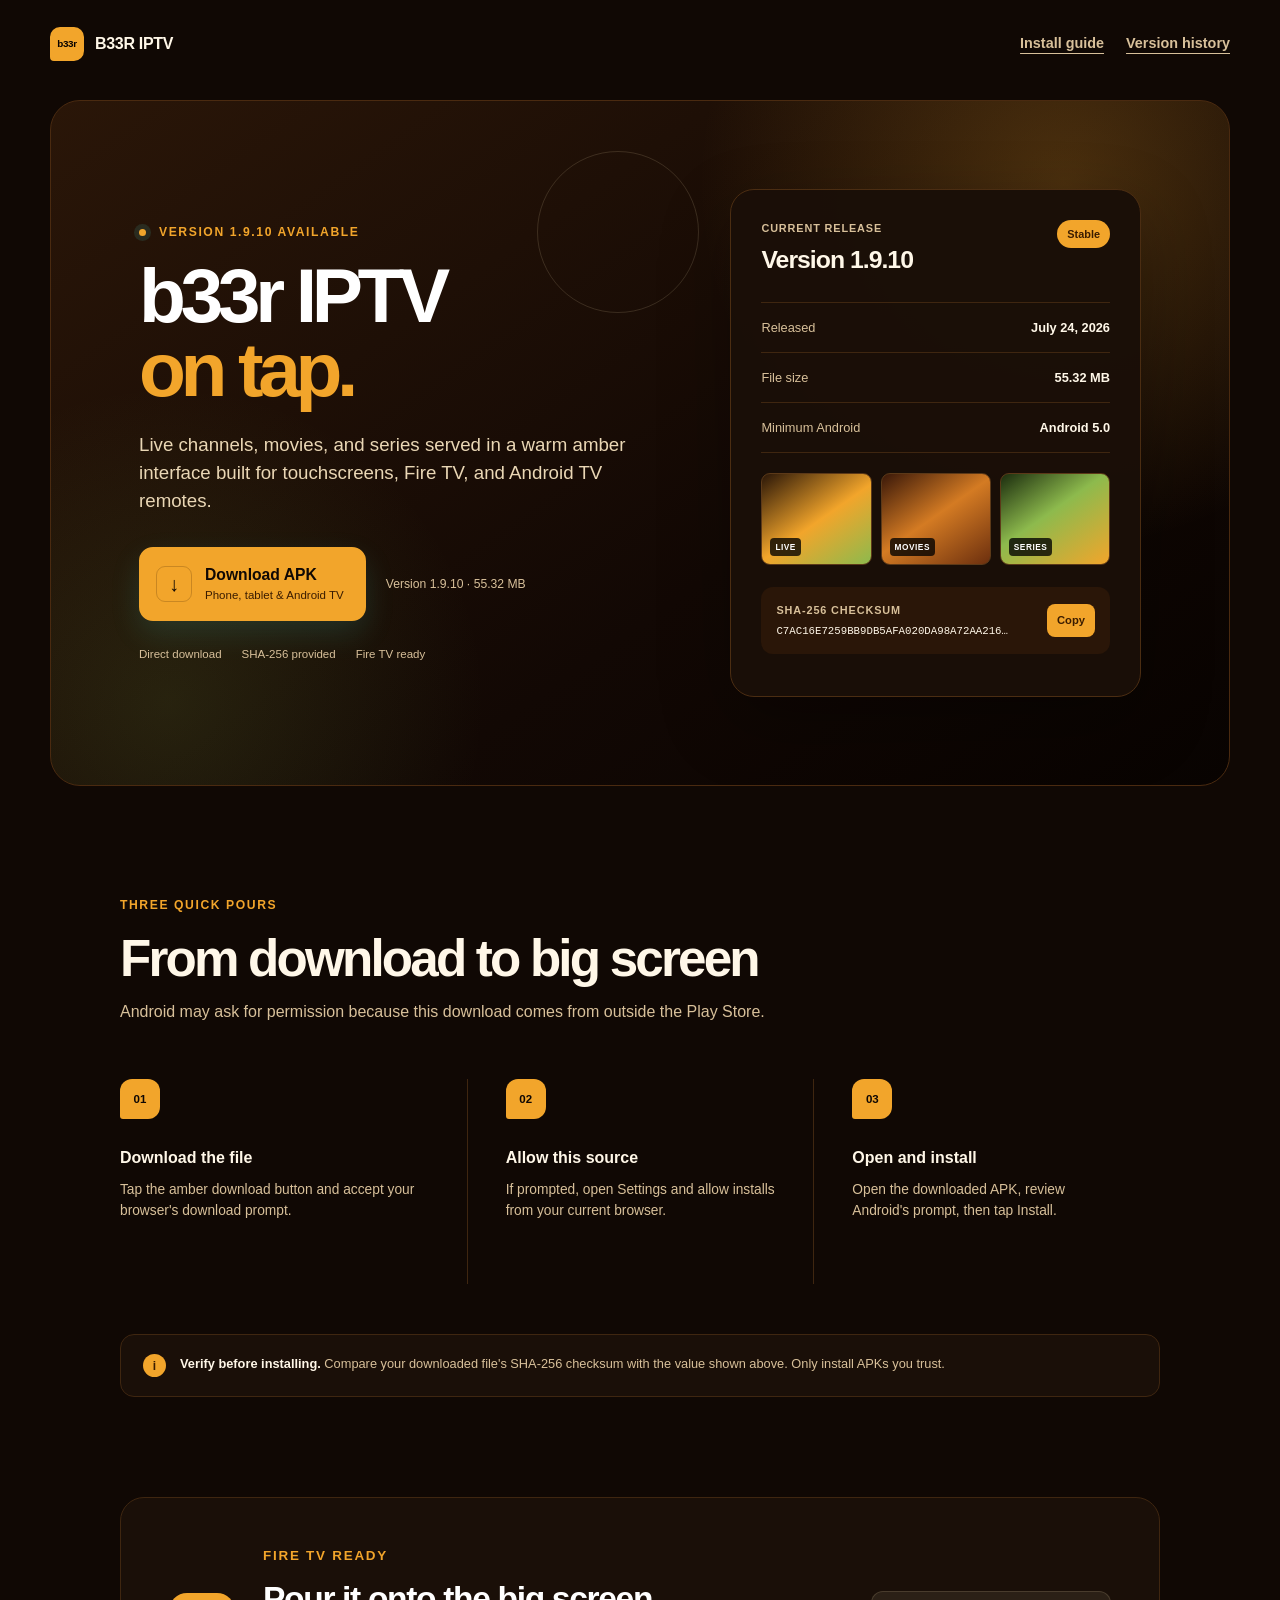
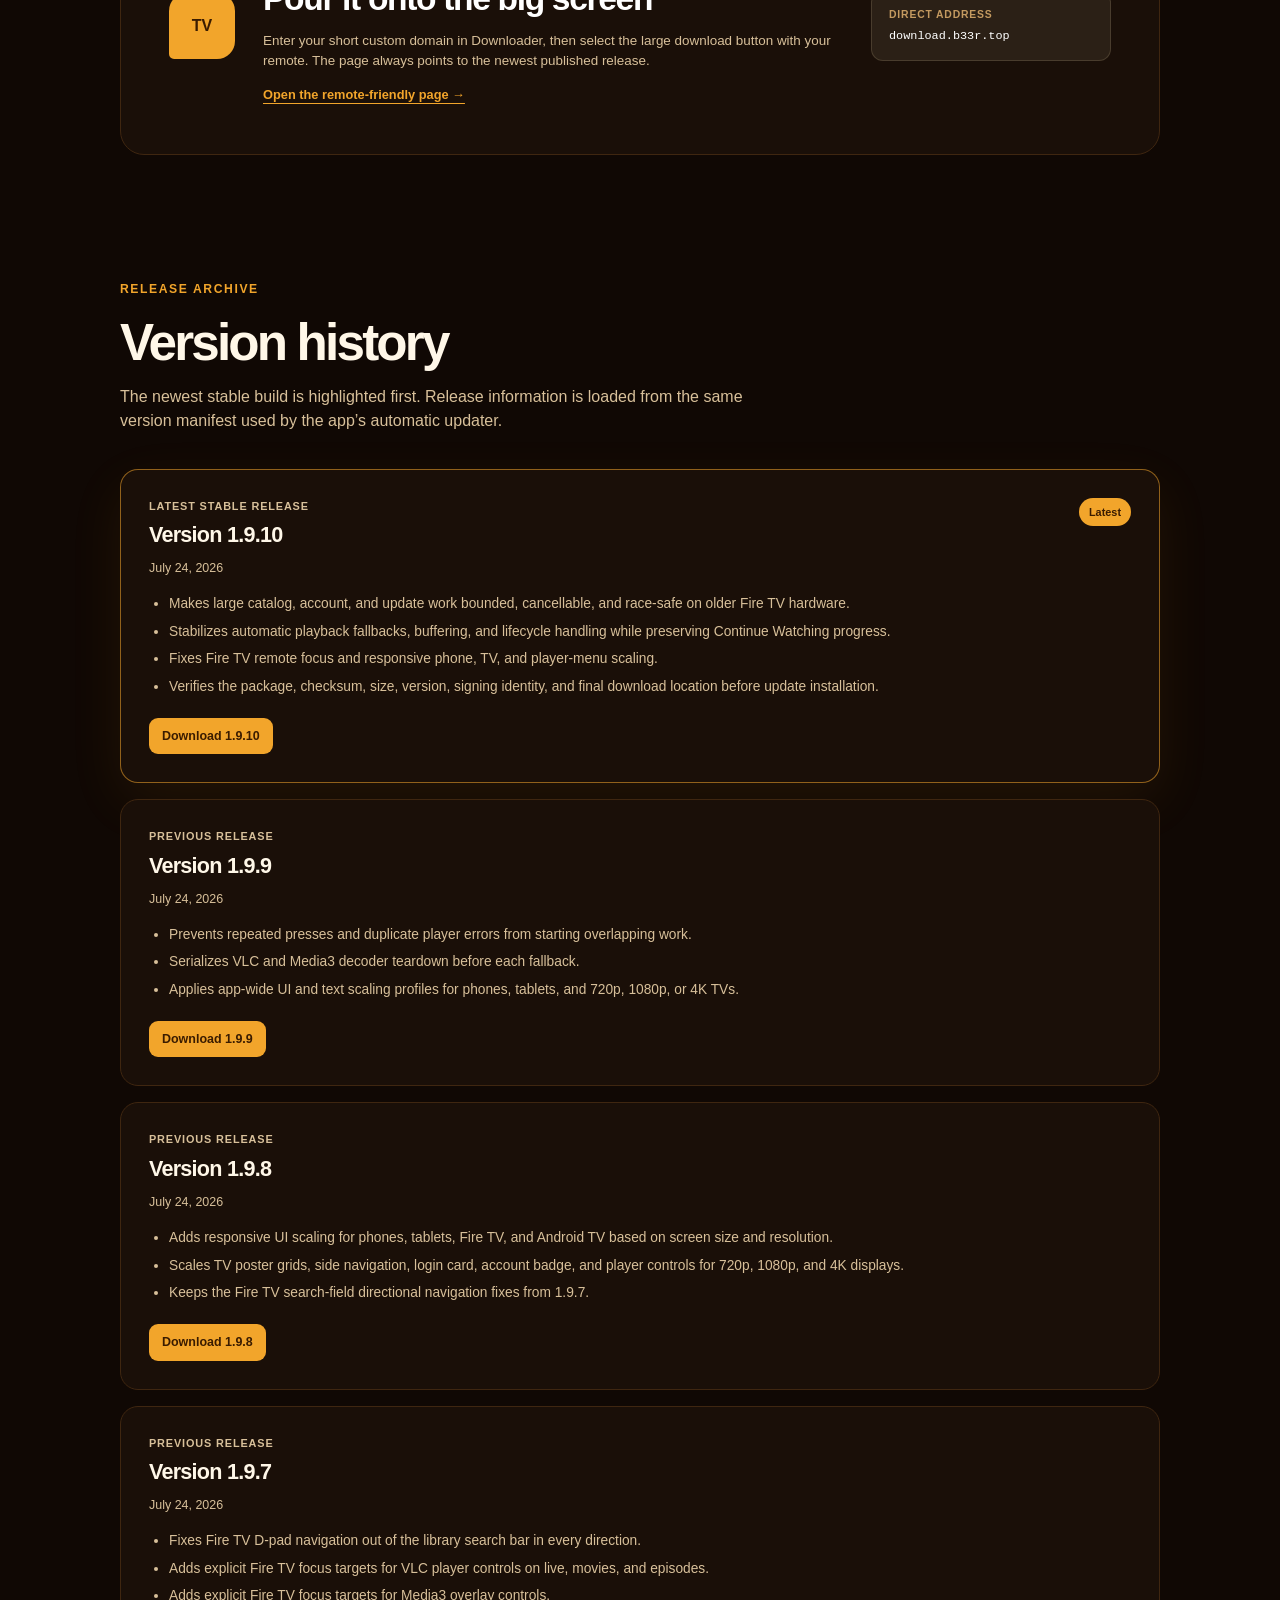
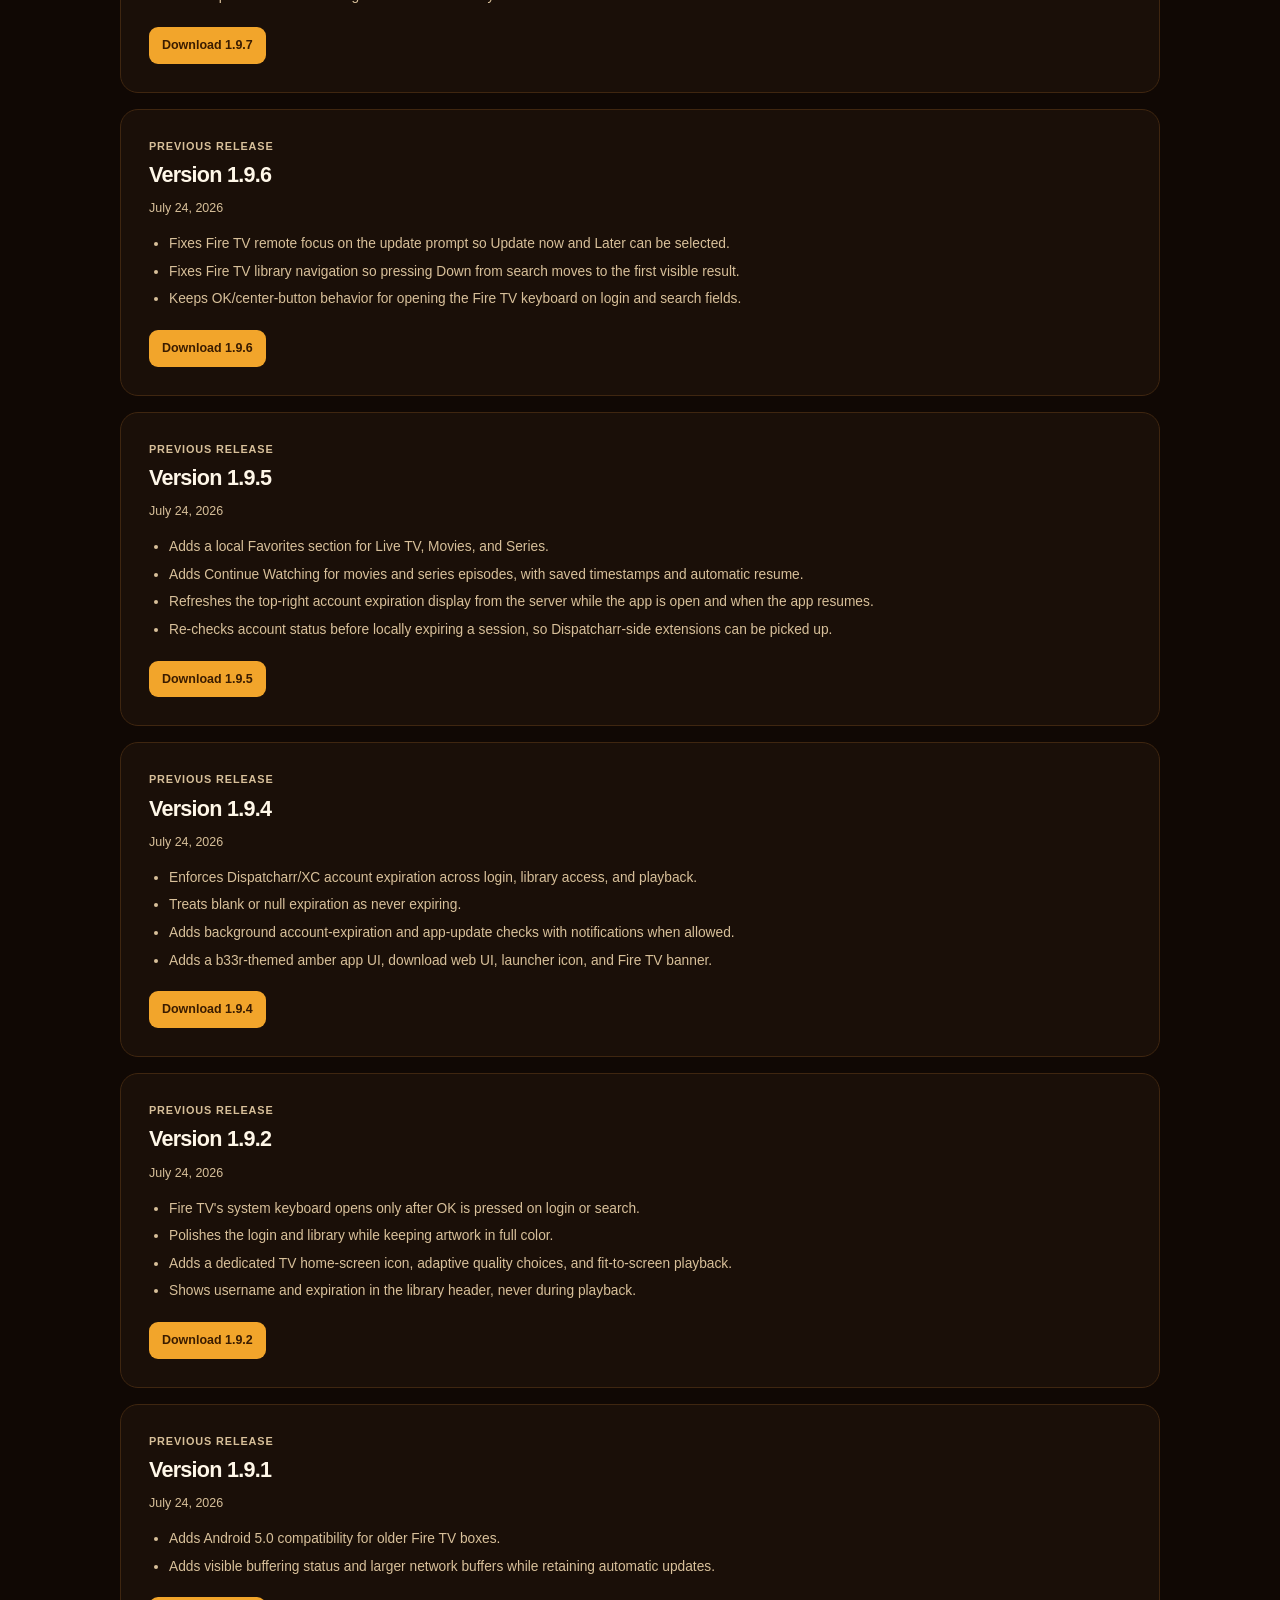
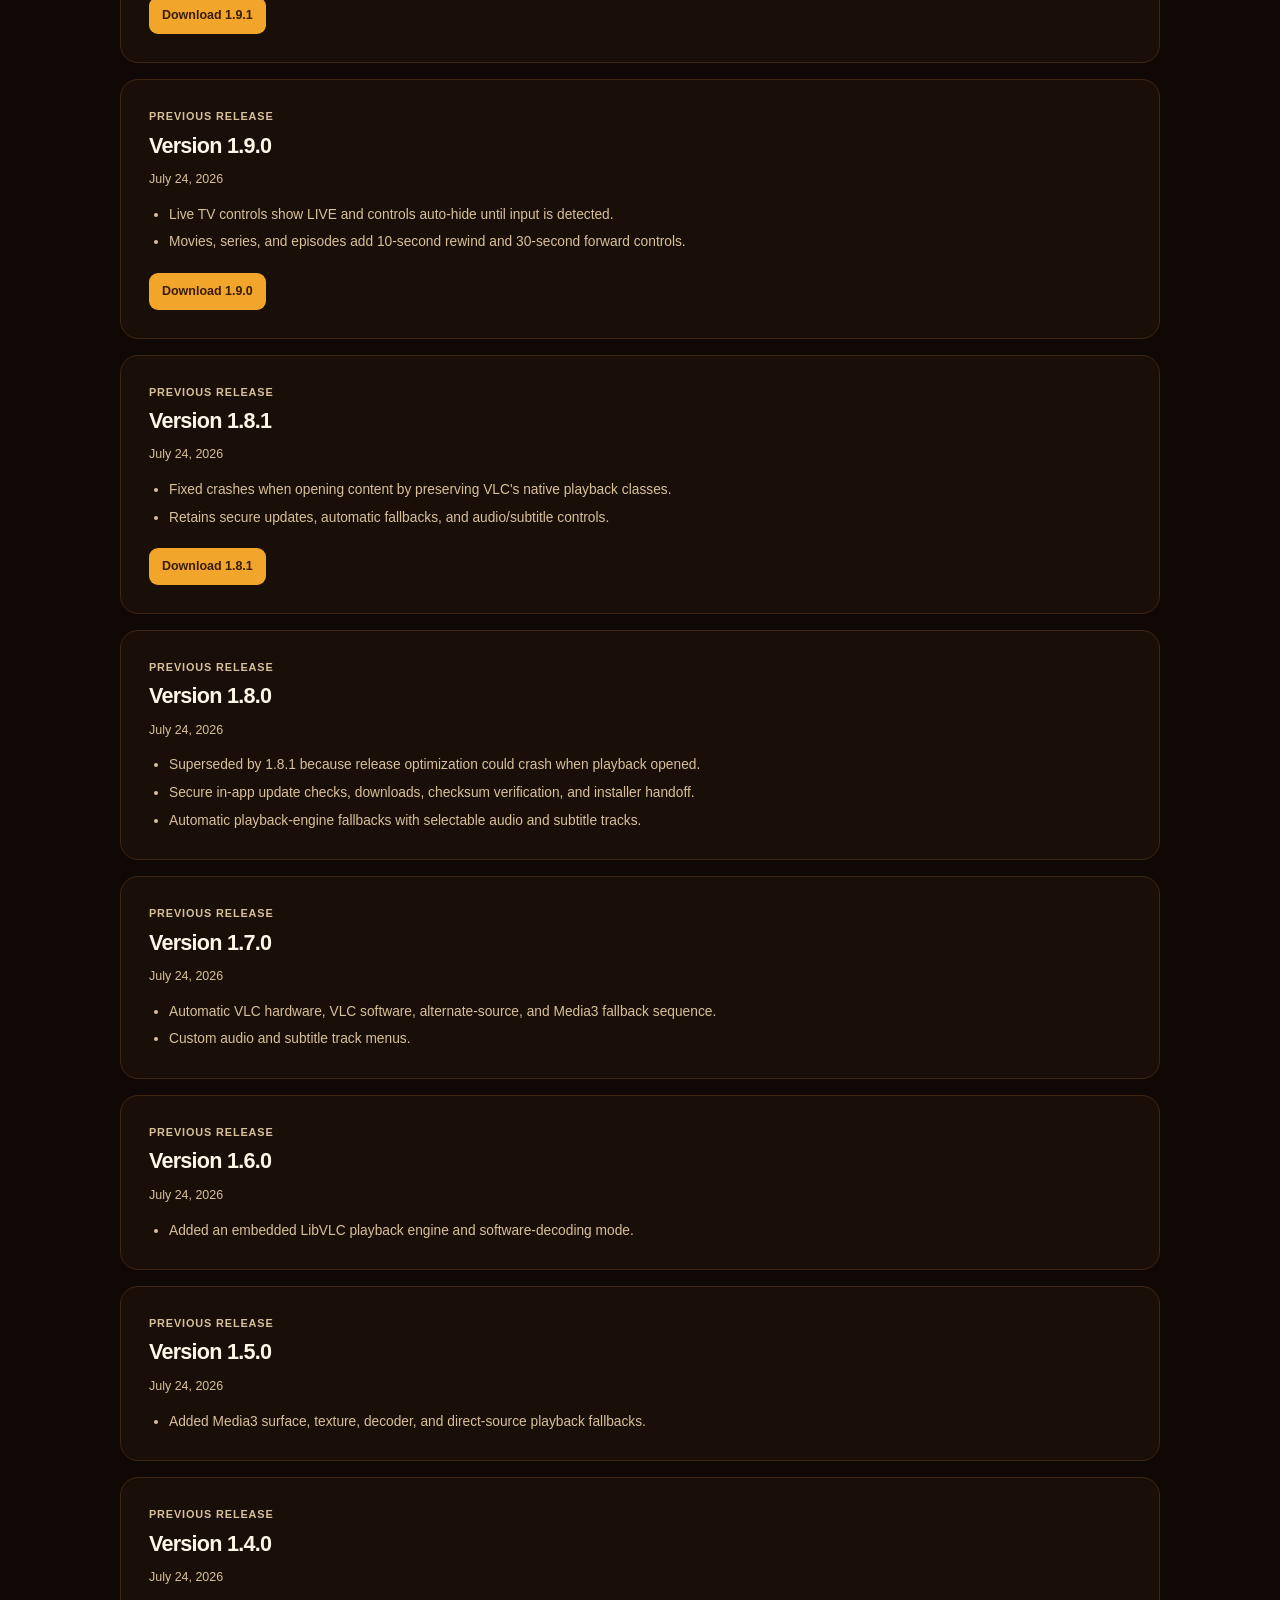
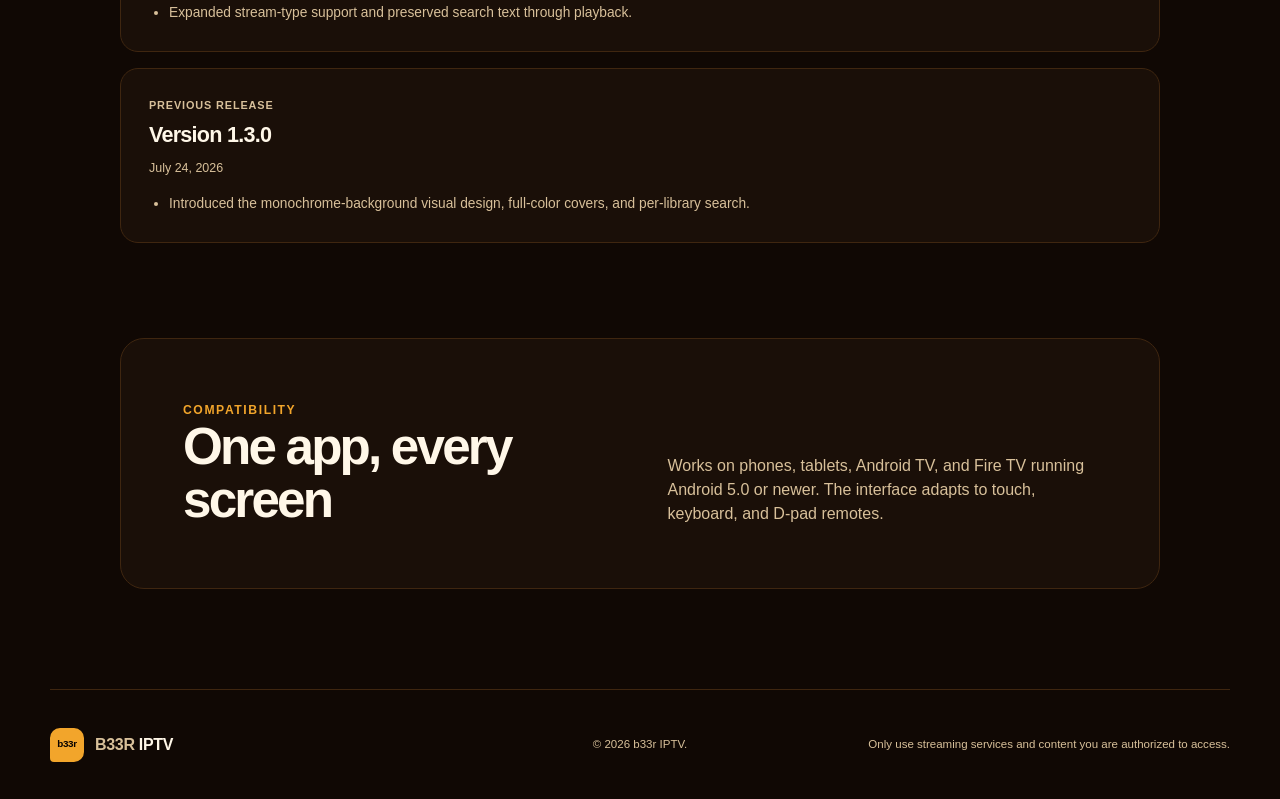
==== commit 3287a29b: "Publish 1.9.10 playback and update hardening" ====
--- a/index.html
+++ b/index.html
@@ -10,11 +10,11 @@
     <meta property="og:type" content="website">
     <meta name="twitter:card" content="summary">
     <title>b33r IPTV - Android download</title>
-    <link rel="icon" href="./assets/favicon-b33r-199.png" type="image/png">
-    <link rel="apple-touch-icon" href="./assets/icon-b33r-192-199.png">
-    <link rel="manifest" href="./manifest.webmanifest?v=b33r-199">
-    <link rel="stylesheet" href="./styles.css?v=b33r-199">
-    <script src="./app.js?v=b33r-199" defer></script>
+    <link rel="icon" href="./assets/favicon-b33r-1910.png" type="image/png">
+    <link rel="apple-touch-icon" href="./assets/icon-b33r-192-1910.png">
+    <link rel="manifest" href="./manifest.webmanifest?v=b33r-1910">
+    <link rel="stylesheet" href="./styles.css?v=b33r-1910">
+    <script src="./app.js?v=b33r-1910" defer></script>
   </head>
   <body>
     <a class="skip-link" href="#main">Skip to content</a>
@@ -33,7 +33,7 @@
     <main id="main">
       <section class="hero" aria-labelledby="hero-title">
         <div class="hero-copy">
-          <p class="eyebrow"><span class="status-dot" aria-hidden="true"></span> Version <span data-latest-version>1.9.9</span> available</p>
+          <p class="eyebrow"><span class="status-dot" aria-hidden="true"></span> Version <span data-latest-version>1.9.10</span> available</p>
           <h1 id="hero-title">b33r IPTV<br><span>on tap.</span></h1>
           <p class="lede">
             Live channels, movies, and series served in a warm amber interface
@@ -43,8 +43,8 @@
           <div class="primary-actions">
             <a
               class="download-button"
-              href="https://github.com/uhuhuhuhuhuhuhuh/b33r/raw/main/versions/1.9.9/StreamDeck-IPTV-1.9.9.apk"
-              download="StreamDeck-IPTV-1.9.9.apk"
+              href="https://github.com/uhuhuhuhuhuhuhuh/b33r/raw/main/versions/1.9.10/StreamDeck-IPTV-1.9.10.apk"
+              download="StreamDeck-IPTV-1.9.10.apk"
               data-latest-download
               aria-describedby="download-note"
             >
@@ -54,7 +54,7 @@
                 <small>Phone, tablet &amp; Android TV</small>
               </span>
             </a>
-            <p id="download-note">Version <span data-latest-version>1.9.9</span> <span aria-hidden="true">&middot;</span> <span data-latest-size>55.30 MB</span></p>
+            <p id="download-note">Version <span data-latest-version>1.9.10</span> <span aria-hidden="true">&middot;</span> <span data-latest-size>55.32 MB</span></p>
           </div>
 
           <div class="trust-row" aria-label="Download assurances">
@@ -68,7 +68,7 @@
           <div class="release-card-top">
             <div>
               <p class="card-label">Current release</p>
-              <h2 id="release-title">Version <span data-latest-version>1.9.9</span></h2>
+              <h2 id="release-title">Version <span data-latest-version>1.9.10</span></h2>
             </div>
             <span class="release-badge">Stable</span>
           </div>
@@ -80,7 +80,7 @@
             </div>
             <div>
               <dt>File size</dt>
-              <dd data-latest-size>55.30 MB</dd>
+              <dd data-latest-size>55.32 MB</dd>
             </div>
             <div>
               <dt>Minimum Android</dt>
@@ -97,7 +97,7 @@
           <div class="checksum">
             <div>
               <p class="card-label">SHA-256 checksum</p>
-              <code id="checksum-value">480A9BE3ACC7041F6B3028052BDDDE3C75DC0DCEDEC3613F1C4F86E0F24A2F58</code>
+              <code id="checksum-value">C7AC16E7259BB9DB5AFA020DA98A72AA216FE374AABA84E948848E734B548238</code>
             </div>
             <button class="copy-button" type="button" data-copy-checksum aria-label="Copy SHA-256 checksum">
               Copy
@@ -174,18 +174,18 @@
             <div class="version-heading">
               <div>
                 <p class="card-label">Latest stable release</p>
-                <h3>Version 1.9.9</h3>
+                <h3>Version 1.9.10</h3>
               </div>
               <span class="release-badge">Latest</span>
             </div>
             <p class="version-date">July 24, 2026</p>
             <ul>
-              <li>Stops repeated presses from launching overlapping catalog, episode, update, or playback work.</li>
-              <li>Serializes VLC and Media3 decoder shutdown before each automatic fallback.</li>
-              <li>Scales every UI element and every text style for phones, tablets, and 720p, 1080p, or 4K TVs.</li>
-              <li>Cancels stale network work to reduce memory use on older Fire TV boxes.</li>
+              <li>Bounds and cancels large catalog, account, and update work to reduce crashes on older Fire TV hardware.</li>
+              <li>Stabilizes automatic Media3 and VLC fallbacks, buffering, and app lifecycle handling.</li>
+              <li>Preserves Continue Watching progress across exits, rewinds, and player fallbacks.</li>
+              <li>Fixes Fire TV remote focus, responsive scaling, track menus, and secure update verification.</li>
             </ul>
-            <a class="version-download" href="https://github.com/uhuhuhuhuhuhuhuh/b33r/raw/main/versions/1.9.9/StreamDeck-IPTV-1.9.9.apk">Download 1.9.9</a>
+            <a class="version-download" href="https://github.com/uhuhuhuhuhuhuhuh/b33r/raw/main/versions/1.9.10/StreamDeck-IPTV-1.9.10.apk">Download 1.9.10</a>
           </article>
         </div>
       </section>
